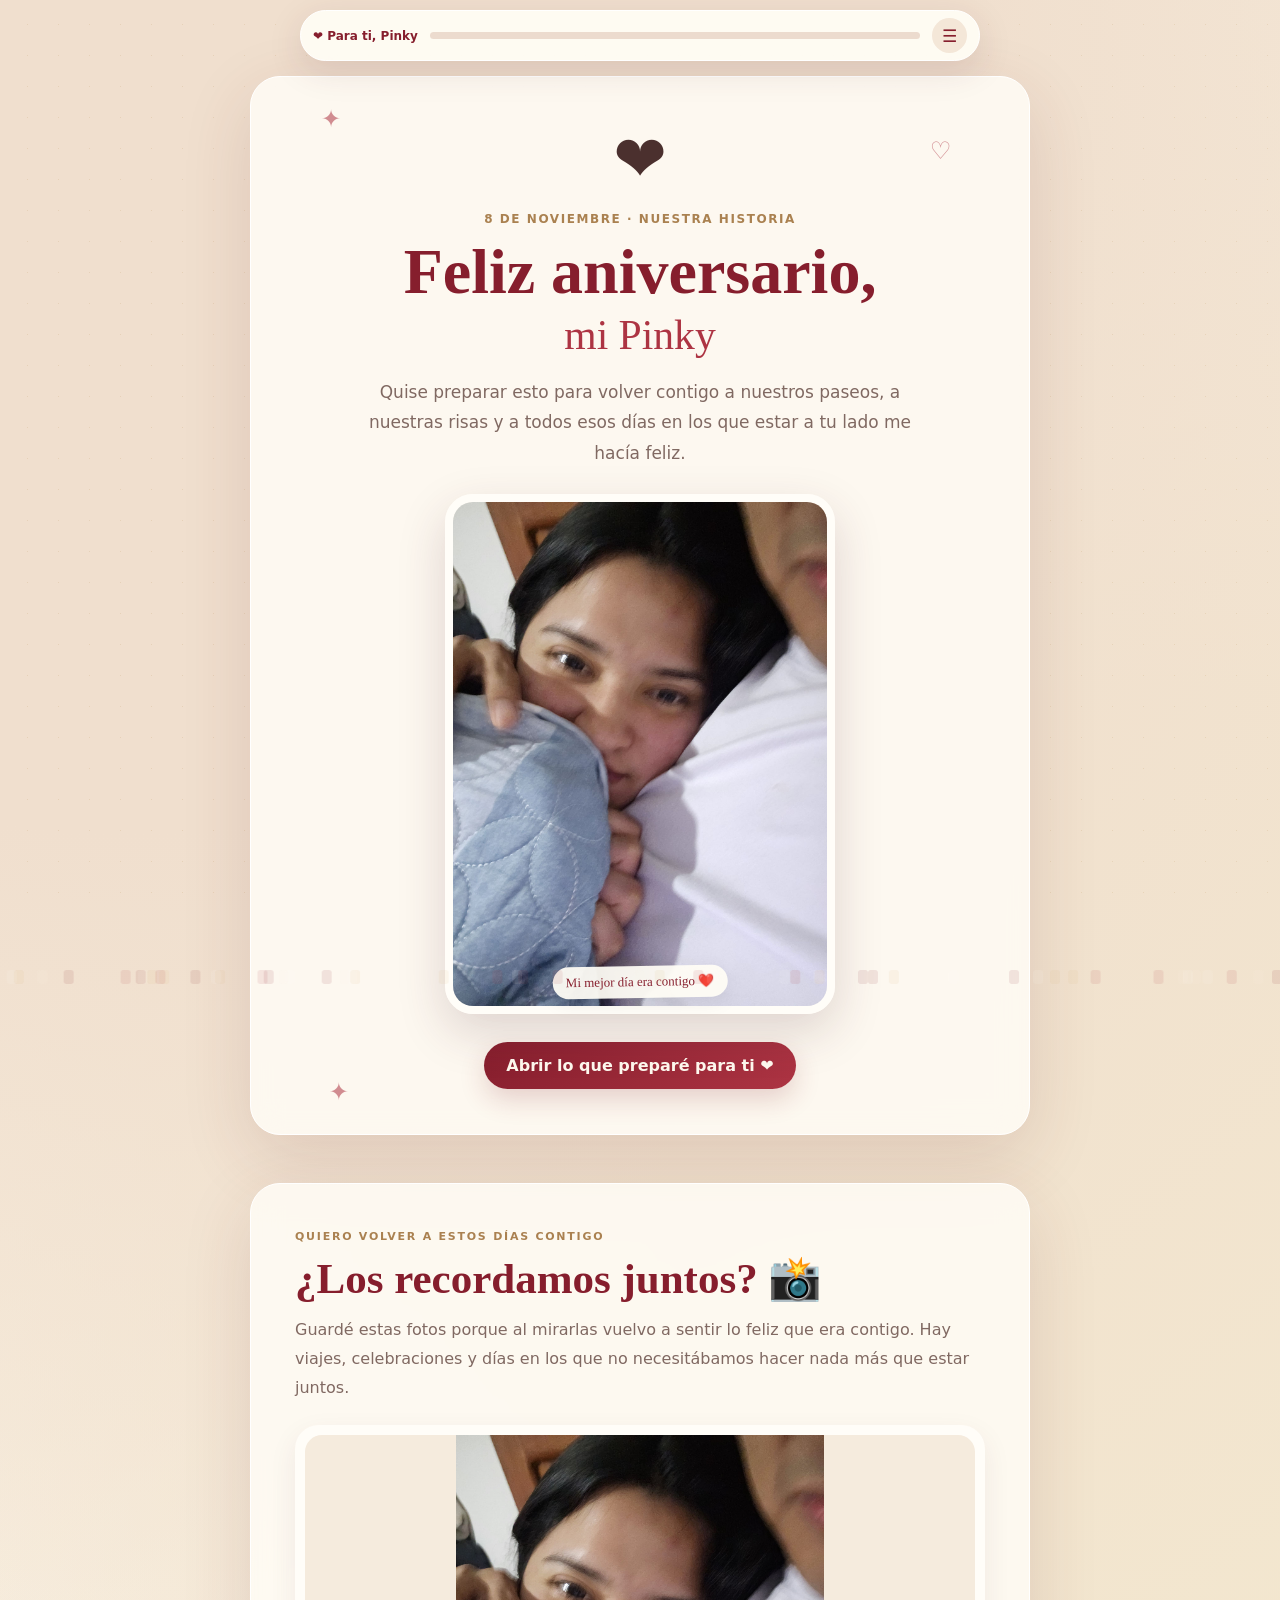
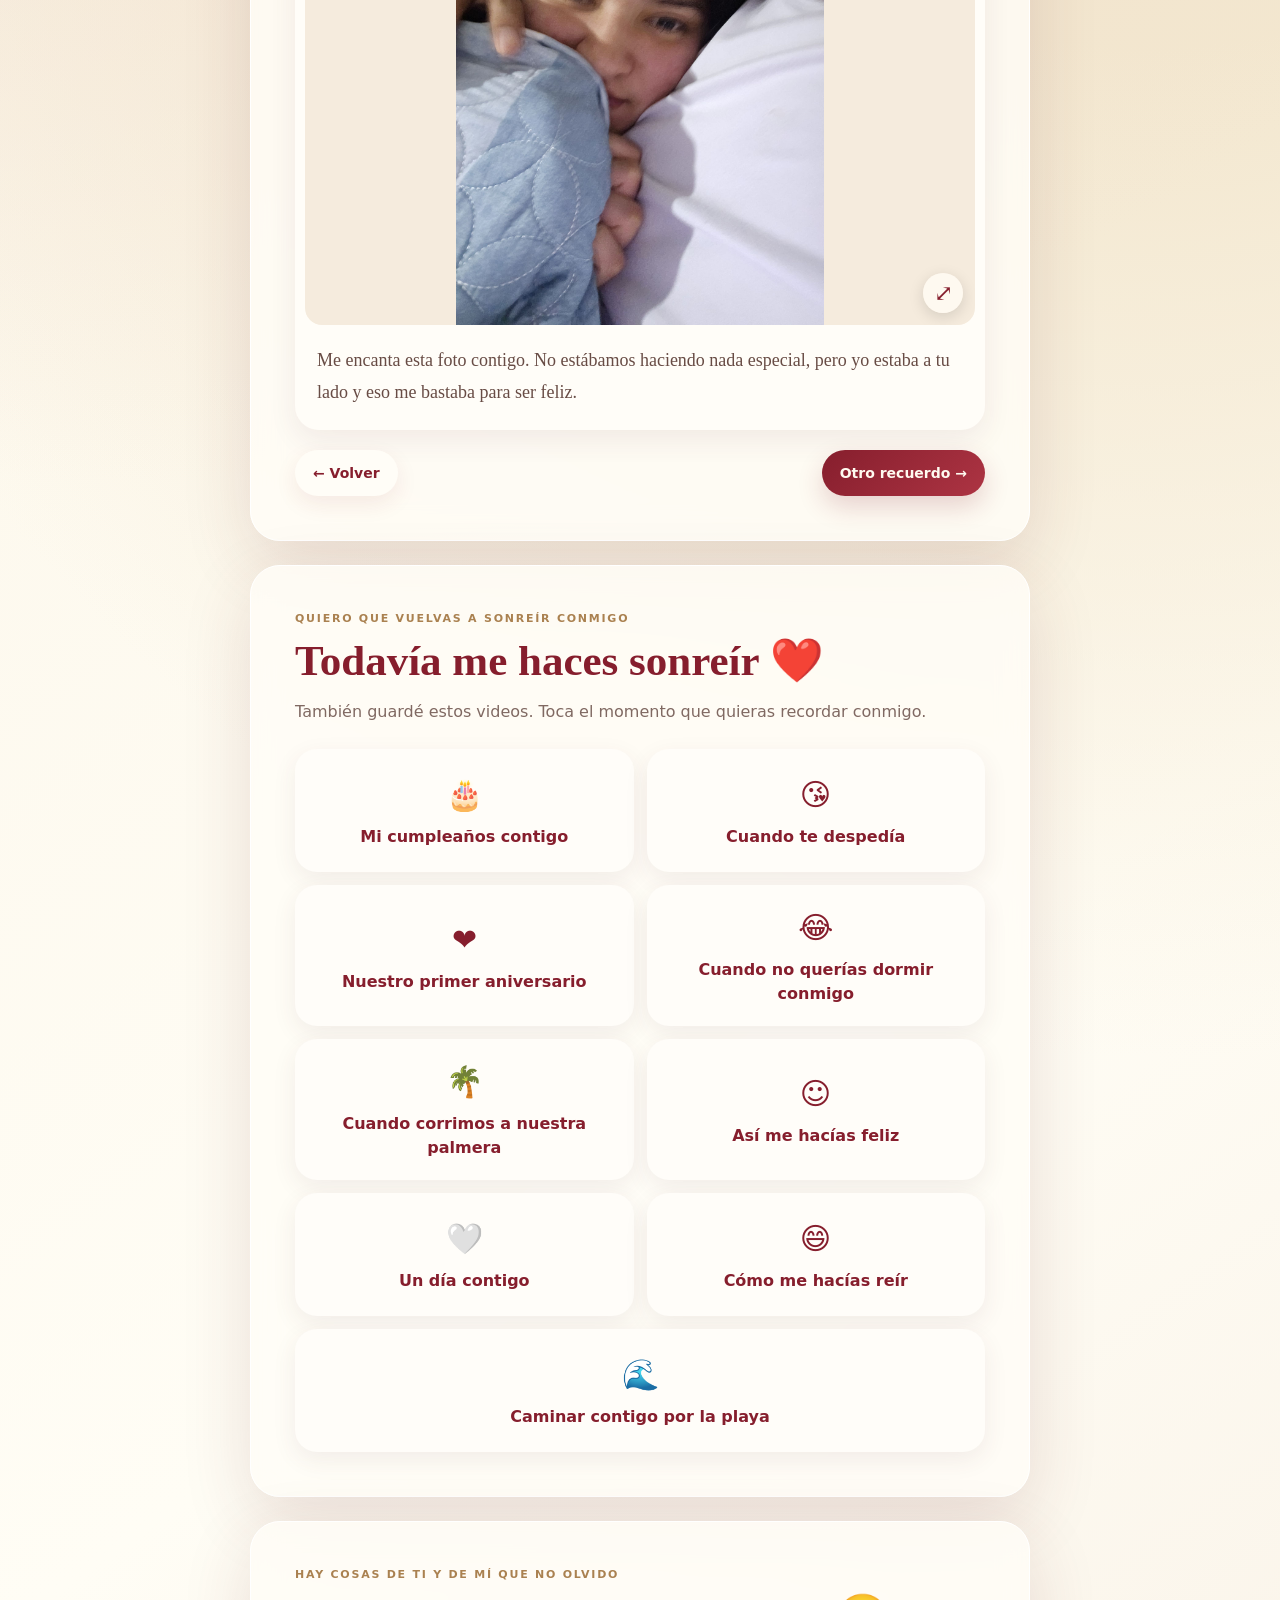
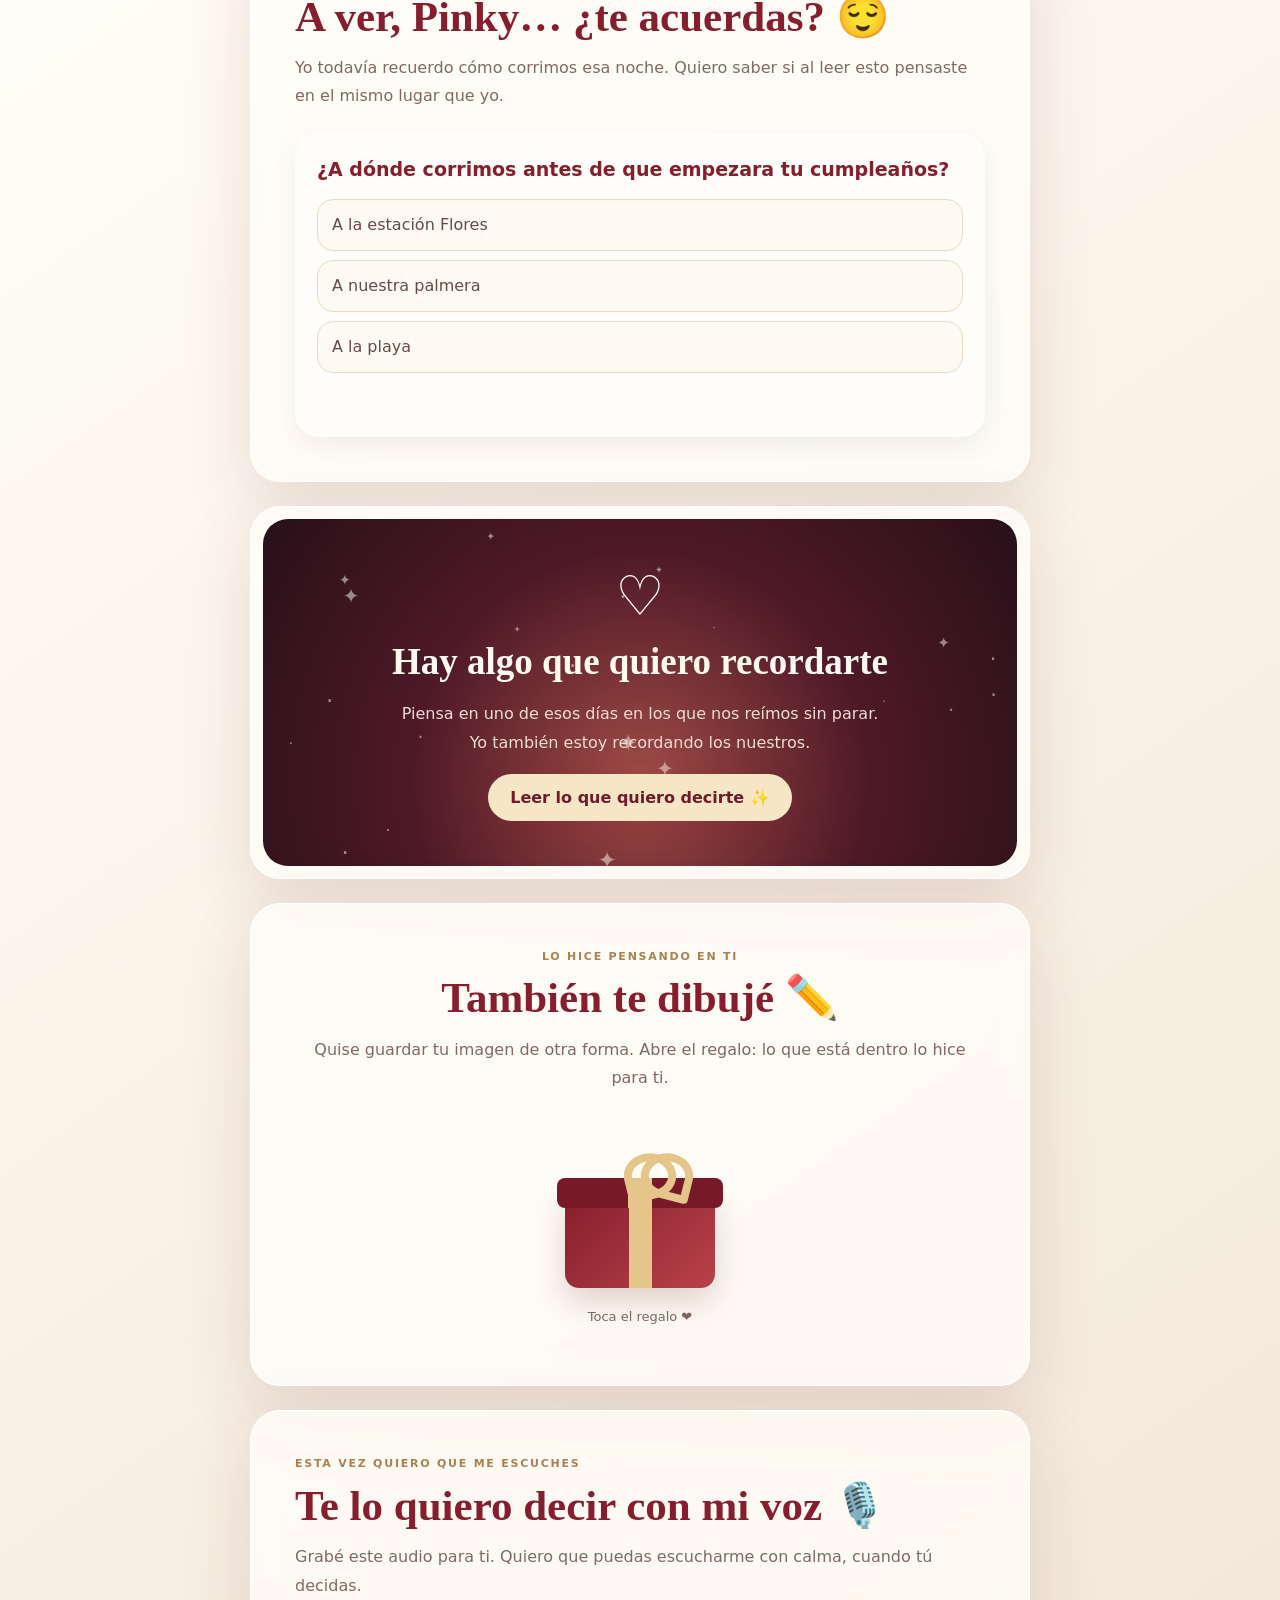
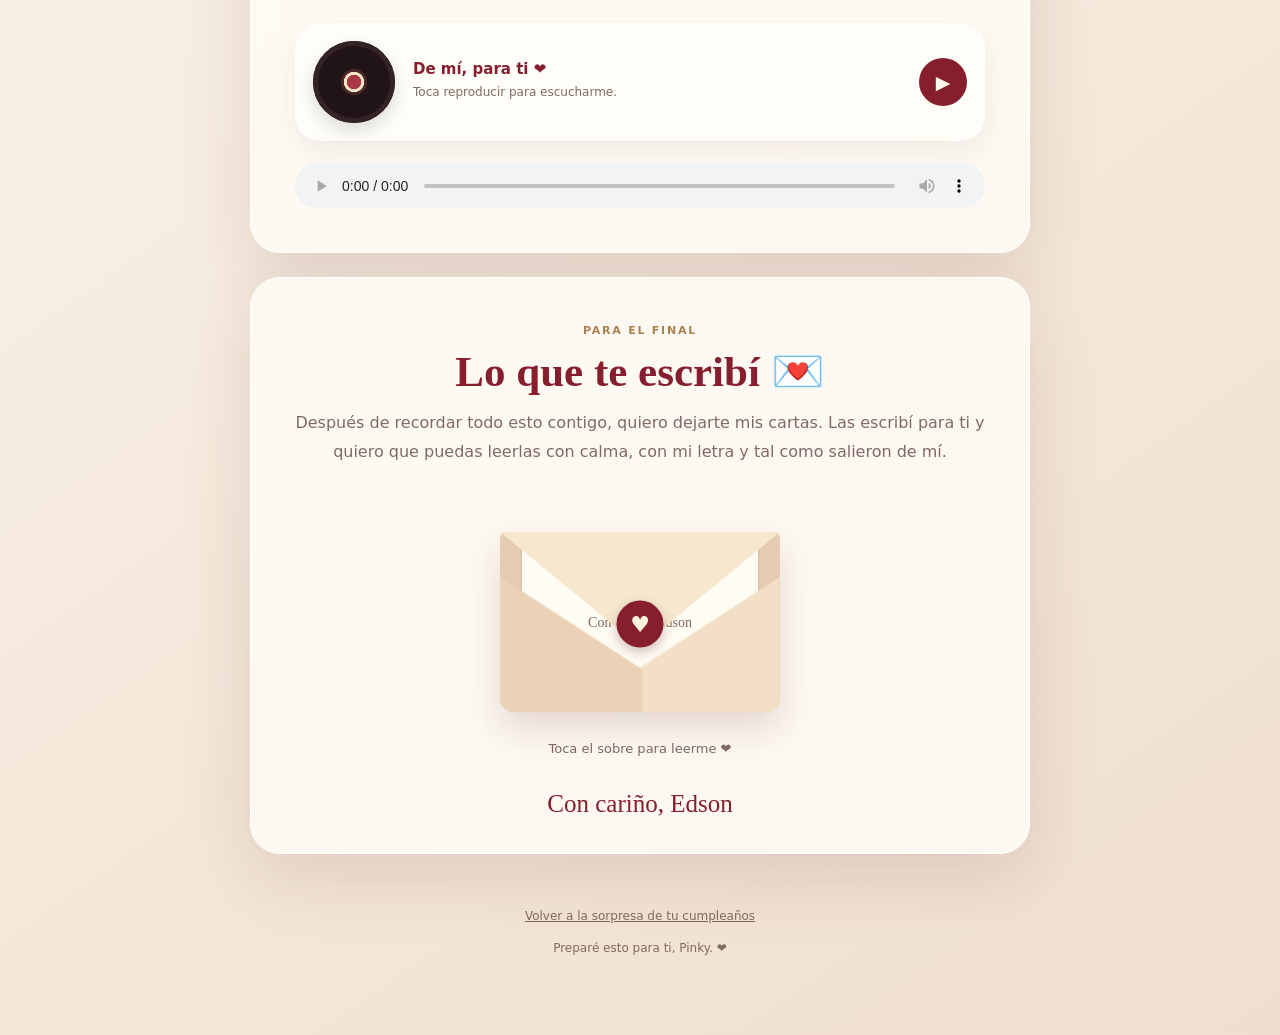
==== aniversario.html @ f5d980b7 "Rehacer aniversario con la experiencia del cumpleaños: mensajes directos a Pinky, sin diminutivos ni" ====
<!doctype html>
<html lang="es">
<head>
<meta charset="utf-8">
<meta name="viewport" content="width=device-width,initial-scale=1,viewport-fit=cover">
<meta name="theme-color" content="#861e2d">
<meta name="robots" content="noindex,nofollow">
<meta name="description" content="Pinky, preparé esto para recordar contigo todo lo que vivimos.">
<title>Feliz aniversario, mi Pinky ❤️</title>
<link rel="stylesheet" href="./assets/aniversario-experiencia.css?v=20261107-2">
<script src="./assets/aniversario-experiencia.js?v=20261107-2" defer></script>
</head>
<body>
<div class="floaters" id="floaters" aria-hidden="true"></div>
<div id="vistaEtiqueta" class="preview-banner" hidden>Vista previa · <a href="./aniversario.html">Ver con la cuenta regresiva</a></div>
<section id="gate" class="gate" aria-labelledby="gateTitle">
  <div class="gate-card">
    <div class="gate-heart" aria-hidden="true">❤️</div>
    <h1 id="gateTitle">Para ti, mi Pinky</h1>
    <p>Te preparé una sorpresa para nuestro aniversario.<br>Quiero que la abras cuando empiece el 8 de noviembre.</p>
    <div class="countdown" role="timer" aria-label="Tiempo para abrir la sorpresa">
      <div><b id="dd">00</b><span>días</span></div><div><b id="hh">00</b><span>horas</span></div><div><b id="mm">00</b><span>minutos</span></div><div><b id="ss">00</b><span>segundos</span></div>
    </div>
    <p class="date-note">8 de noviembre · 00:00 · Hora de Perú</p>
    <a class="back" href="./index.html">Volver a tu cumpleaños</a>
  </div>
</section>
<div id="experience" hidden>
  <div class="progress-shell">
    <a href="#inicio" class="progress-name">❤️ Para ti, Pinky</a>
    <div class="progress-track" role="progressbar" aria-label="Sorpresas descubiertas" aria-valuemin="0" aria-valuemax="7" aria-valuenow="0" id="progressTrack"><span id="progressBar"></span></div>
    <button id="menuButton" class="icon-button" aria-label="Ir a una parte de la sorpresa" aria-expanded="false" aria-controls="sectionMenu">☰</button>
    <nav id="sectionMenu" class="section-menu" aria-label="Nuestra sorpresa" hidden><a href="#recuerdos">Nuestros recuerdos</a><a href="#momentos">Nuestros videos</a><a href="#juego">¿Te acuerdas?</a><a href="#regalo">Lo que dibujé para ti</a><a href="#voz">Mi voz</a><a href="#cartas">Lo que te escribí</a></nav>
  </div>
  <main class="app"><div class="wrap">
    <section class="hero" id="inicio">
      <div class="panel hero-panel">
        <span class="spark s1" aria-hidden="true">✦</span><span class="spark s2" aria-hidden="true">♡</span><span class="spark s3" aria-hidden="true">✦</span>
        <div class="hero-heart" aria-hidden="true">❤️</div>
        <p class="hero-date">8 de noviembre · Nuestra historia</p>
        <h1>Feliz aniversario,<small>mi Pinky</small></h1>
        <p class="hero-copy">Quise preparar esto para volver contigo a nuestros paseos, a nuestras risas y a todos esos días en los que estar a tu lado me hacía feliz.</p>
        <div class="hero-photo"><img src="assets/aniversario/foto-01.jpg" alt="Nosotros abrazados" fetchpriority="high"><span>Mi mejor día era contigo ❤️</span></div>
        <button class="btn" id="start">Abrir lo que preparé para ti ❤️</button>
      </div>
    </section>
    <section class="panel" id="recuerdos" aria-labelledby="photosTitle">
      <p class="section-kicker">Quiero volver a estos días contigo</p>
      <h2 class="section-title" id="photosTitle">¿Los recordamos juntos? 📸</h2>
      <p class="section-copy">Guardé estas fotos porque al mirarlas vuelvo a sentir lo feliz que era contigo. Hay viajes, celebraciones y días en los que no necesitábamos hacer nada más que estar juntos.</p>
      <div class="photo-viewer" id="photoViewer" tabindex="0" aria-label="Nuestros recuerdos; usa las flechas para cambiar de imagen">
        <button class="photo-open" id="photoOpen" aria-label="Ampliar este recuerdo"><img id="memoryPhoto" alt=""><span class="zoom-badge" aria-hidden="true">⤢</span></button>
        <p id="photoCaption" class="photo-caption" aria-live="polite"></p>
      </div>
      <div class="photo-actions"><button class="btn soft" id="previousPhoto">← Volver</button><button class="btn" id="nextPhoto">Otro recuerdo →</button></div>
    </section>
    <section class="panel" id="momentos" aria-labelledby="videosTitle">
      <p class="section-kicker">Quiero que vuelvas a sonreír conmigo</p>
      <h2 class="section-title" id="videosTitle">Todavía me haces sonreír ❤️</h2>
      <p class="section-copy">También guardé estos videos. Toca el momento que quieras recordar conmigo.</p>
      <div class="open-grid" id="videoGrid"></div>
    </section>
    <section class="panel" id="juego" aria-labelledby="quizTitle">
      <p class="section-kicker">Hay cosas de ti y de mí que no olvido</p>
      <h2 class="section-title" id="quizTitle">A ver, Pinky… ¿te acuerdas? 😌</h2>
      <p class="section-copy">Yo todavía recuerdo cómo corrimos esa noche. Quiero saber si al leer esto pensaste en el mismo lugar que yo.</p>
      <div class="quiz-card"><h3>¿A dónde corrimos antes de que empezara tu cumpleaños?</h3><div class="quiz-options" id="quizOptions"><button data-correct="false">A la estación Flores</button><button data-correct="true">A nuestra palmera</button><button data-correct="false">A la playa</button></div><p id="quizResult" class="quiz-result" role="status"></p></div>
      <div class="quiz-memory" id="quizMemory" hidden><p>¡A nuestra palmera! Faltaban diez minutos para tu cumpleaños y llegamos a tiempo. Me hizo feliz recibir ese día contigo, donde nos dimos nuestro primer beso.</p><button class="btn soft" id="palmVideo">Volver a esa noche ❤️</button></div>
    </section>
    <section class="panel wish-panel" id="mensaje" aria-labelledby="wishTitle">
      <div class="wish-box"><div class="starfield" id="starfield" aria-hidden="true"></div><div class="wish-content"><span class="wish-heart" aria-hidden="true">♡</span><h2 id="wishTitle">Hay algo que quiero recordarte</h2><p>Piensa en uno de esos días en los que nos reímos sin parar.<br>Yo también estoy recordando los nuestros.</p><button class="btn cream" id="wishButton">Leer lo que quiero decirte ✨</button><div id="wishMessage" class="wish-message" hidden>Contigo aprendí que no hacía falta un plan especial para tener un día hermoso. A veces era una caminata, una conversación o estar acostados sin hacer nada. Estar a tu lado convertía ese día en mi mejor día. ❤️</div></div></div>
    </section>
    <section class="panel center" id="regalo" aria-labelledby="giftTitle">
      <p class="section-kicker">Lo hice pensando en ti</p>
      <h2 class="section-title" id="giftTitle">También te dibujé ✏️</h2>
      <p class="section-copy">Quise guardar tu imagen de otra forma. Abre el regalo: lo que está dentro lo hice para ti.</p>
      <button class="gift" id="gift" aria-label="Abrir el regalo y ver mi dibujo para ti" aria-expanded="false" aria-controls="giftMessage"><span class="gift-bow" aria-hidden="true"></span><span class="gift-box" aria-hidden="true"></span><span class="gift-ribbon" aria-hidden="true"></span><span class="gift-lid" aria-hidden="true"></span></button>
      <p class="hint" id="giftHint">Toca el regalo ❤️</p>
      <div class="gift-message" id="giftMessage" hidden><button class="drawing-open" id="drawingOpen" aria-label="Ampliar mi dibujo para ti"><img src="assets/aniversario/dibujo.jpg" alt="El retrato que dibujé para ti" loading="lazy"></button><p>Este dibujo también es una forma de decirte cuánto significas para mí.</p><button class="btn soft" id="drawingZoom">Ver mi dibujo completo</button></div>
    </section>
    <section class="panel" id="voz" aria-labelledby="voiceTitle">
      <p class="section-kicker">Esta vez quiero que me escuches</p>
      <h2 class="section-title" id="voiceTitle">Te lo quiero decir con mi voz 🎙️</h2>
      <p class="section-copy">Grabé este audio para ti. Quiero que puedas escucharme con calma, cuando tú decidas.</p>
      <div class="music-card"><div class="disc" id="disc" aria-hidden="true"></div><div class="music-info"><strong>De mí, para ti ❤️</strong><p id="voiceStatus" role="status">Toca reproducir para escucharme.</p></div><button class="music-play" id="voiceButton" aria-label="Reproducir mi mensaje de voz">▶</button></div>
      <audio id="voiceAudio" controls preload="none" aria-label="Mi mensaje de voz para ti"></audio>
    </section>
    <section class="panel center letters-panel" id="cartas" aria-labelledby="lettersTitle">
      <p class="section-kicker">Para el final</p>
      <h2 class="section-title" id="lettersTitle">Lo que te escribí 💌</h2>
      <p class="section-copy">Después de recordar todo esto contigo, quiero dejarte mis cartas. Las escribí para ti y quiero que puedas leerlas con calma, con mi letra y tal como salieron de mí.</p>
      <button class="envelope" id="envelope" aria-label="Abrir mis cartas para ti"><span class="envelope-back" aria-hidden="true"></span><span class="envelope-paper" aria-hidden="true">Para ti, Pinky<br><span>Con cariño, Edson</span></span><span class="envelope-front" aria-hidden="true"></span><span class="envelope-flap" aria-hidden="true"></span><span class="envelope-seal" aria-hidden="true">♥</span></button>
      <p class="hint" id="envelopeHint">Toca el sobre para leerme ❤️</p>
      <p class="signature">Con cariño, Edson</p>
    </section>
    <footer class="footer"><a href="./index.html">Volver a la sorpresa de tu cumpleaños</a><br>Preparé esto para ti, Pinky. ❤️</footer>
  </div></main>
</div>
<dialog class="modal" id="mediaDialog" aria-labelledby="mediaTitle"><div class="modal-header"><h2 id="mediaTitle"></h2><button class="close" id="closeMedia" aria-label="Cerrar recuerdo">×</button></div><div class="modal-content"><div id="mediaBody"></div><p id="mediaCaption" class="modal-caption"></p></div></dialog>
<dialog class="modal letter-modal" id="letterDialog" aria-labelledby="letterTitle"><div class="modal-header"><h2 id="letterTitle">Lo que te escribí</h2><button class="close" id="closeLetter" aria-label="Cerrar mis cartas">×</button></div><div class="letter-tools"><button id="zoomLetter" class="text-button" aria-pressed="false">Ampliar la letra</button><a id="fullLetter" target="_blank" rel="noopener noreferrer">Abrir a tamaño completo ↗</a></div><div class="paper-scroll" id="paperScroll"><img id="letterImage" alt="Una de las páginas que te escribí a mano"></div><div class="letter-navigation"><button class="btn soft" id="previousLetter">← Volver</button><button class="btn" id="nextLetter">Seguir leyendo →</button></div></dialog>
<div class="toast" id="toast" role="status"></div>
<noscript><p class="noscript">Para abrir las sorpresas, activa JavaScript en tu navegador.</p></noscript>
</body>
</html>
---- assets/aniversario-experiencia.css ----
/* La misma base visual de la página de cumpleaños, en crema y rojo. */
:root{--wine:#861e2d;--wine2:#ad3443;--cream:#faf3e3;--paper:#fffdf7;--ink:#4b302e;--muted:#806962;--gold:#aa8150;--glass:rgba(255,253,247,.83);--shadow:0 22px 70px rgba(103,39,42,.14);--top:10px}
*{box-sizing:border-box}html{scroll-behavior:smooth;scroll-padding-top:85px}body{margin:0;min-height:100vh;font-family:Inter,ui-sans-serif,system-ui,-apple-system,"Segoe UI",sans-serif;color:var(--ink);background:radial-gradient(circle at 10% 0%,#f0dfce 0 14%,transparent 35%),radial-gradient(circle at 90% 20%,#f3e7cf 0 10%,transparent 31%),linear-gradient(145deg,#faf2e2,#fffdf5 48%,#efdfcf);overflow-x:hidden}body:before{content:"";position:fixed;inset:0;pointer-events:none;opacity:.17;background-image:radial-gradient(#ad3443 .7px,transparent .7px),radial-gradient(#b78c50 .7px,transparent .7px);background-size:26px 26px,31px 31px;background-position:0 0,12px 9px;z-index:-2}[hidden]{display:none!important}button,a{-webkit-tap-highlight-color:transparent}button{font:inherit;cursor:pointer}a{color:inherit}button:focus-visible,a:focus-visible,[tabindex]:focus-visible{outline:3px solid var(--wine2);outline-offset:4px}button:disabled{cursor:default;opacity:.45}img{max-width:100%}p{overflow-wrap:break-word}.center{text-align:center}
.floaters{position:fixed;inset:0;overflow:hidden;pointer-events:none;z-index:0}.floater{position:absolute;bottom:-50px;opacity:0;color:var(--wine2);animation:rise linear infinite;filter:drop-shadow(0 3px 4px #78323218)}@keyframes rise{0%{transform:translateY(0) rotate(0) scale(.7);opacity:0}10%{opacity:.26}85%{opacity:.18}100%{transform:translateY(-120vh) rotate(22deg) scale(1.2);opacity:0}}@keyframes pulse{50%{transform:scale(1.12)}}@keyframes twinkle{50%{transform:scale(1.5) rotate(10deg);opacity:1}}@keyframes pop{from{transform:translateY(12px) scale(.96);opacity:0}to{transform:translateY(0) scale(1);opacity:1}}
.gate{min-height:100svh;display:grid;place-items:center;padding:28px 18px;position:relative;z-index:3}.gate-card{width:min(620px,100%);text-align:center;border:1px solid #fff;background:var(--glass);backdrop-filter:blur(18px);border-radius:34px;padding:38px 24px 32px;box-shadow:var(--shadow)}.gate-heart{font-size:68px;animation:pulse 1.55s ease-in-out infinite}.gate h1{margin:10px 0 9px;font:700 clamp(32px,7vw,54px) Georgia,serif;color:var(--wine)}.gate p{line-height:1.7;color:var(--muted)}.countdown{margin:24px auto;display:grid;grid-template-columns:repeat(4,1fr);gap:8px;max-width:440px}.countdown div{background:var(--paper);padding:16px 4px;border-radius:20px;box-shadow:0 10px 30px #622f4312}.countdown b{display:block;color:var(--wine);font-size:clamp(23px,7vw,36px);font-variant-numeric:tabular-nums}.countdown span{font-size:10px;color:var(--muted);text-transform:uppercase;letter-spacing:.08em}.date-note,.back{font-size:13px}.back{display:inline-block;padding:12px}.preview-banner{position:fixed;inset:0 0 auto;z-index:100;text-align:center;padding:9px 12px;background:#48252a;color:#fff8e9;font-size:12px;line-height:1.5}.preview-banner a{color:#f4daba}.is-preview{--top:49px}.is-preview .app{padding-top:110px}.is-preview{scroll-padding-top:120px}
.progress-shell{position:fixed;left:50%;transform:translateX(-50%);top:var(--top);width:min(680px,calc(100% - 24px));z-index:60;display:flex;align-items:center;gap:12px;background:rgba(255,253,246,.92);backdrop-filter:blur(14px);border:1px solid #fff;border-radius:999px;padding:7px 12px;box-shadow:0 9px 35px #52273621}.progress-name{font-size:12px;white-space:nowrap;color:var(--wine);font-weight:750;text-decoration:none}.progress-track{height:7px;background:#ecdbce;border-radius:999px;flex:1;overflow:hidden}.progress-track span{display:block;height:100%;width:0;background:linear-gradient(90deg,var(--wine2),#cb6c68);border-radius:999px;transition:width .45s}.icon-button{width:35px;height:35px;border:0;border-radius:50%;background:#f4e7d8;color:var(--wine);font-size:17px;flex-shrink:0}.section-menu{position:absolute;right:0;top:58px;padding:10px;background:var(--paper);border-radius:20px;box-shadow:var(--shadow);width:min(270px,85vw)}.section-menu a{display:block;padding:12px;border-radius:12px;text-decoration:none;color:var(--wine);font-size:14px}.section-menu a:hover{background:#f2e5d4}
.app{position:relative;z-index:2;padding:76px 14px 45px}.wrap{width:min(780px,100%);margin:auto}.panel{background:var(--glass);border:1px solid #fff;backdrop-filter:blur(15px);border-radius:30px;box-shadow:var(--shadow);padding:clamp(24px,5vw,44px);margin:24px 0;overflow:hidden;scroll-margin-top:85px}.section-kicker{text-transform:uppercase;letter-spacing:.16em;color:var(--gold);font-weight:800;font-size:11px;line-height:1.6;margin:0 0 9px}.section-title{margin:0 0 13px;color:var(--wine);font-family:Georgia,serif;font-size:clamp(28px,6vw,43px);line-height:1.12}.section-copy{color:var(--muted);line-height:1.8;margin:0 0 22px;font-size:16px}.btn{border:0;border-radius:999px;padding:14px 22px;min-height:46px;background:linear-gradient(135deg,var(--wine),var(--wine2));color:#fffaf0;font-weight:800;box-shadow:0 11px 26px #861e2d30;transition:transform .22s,box-shadow .22s}.btn:hover:not(:disabled){transform:translateY(-2px) scale(1.015)}.btn:active:not(:disabled){transform:scale(.98)}.btn.soft{background:var(--paper);color:var(--wine);box-shadow:0 8px 22px #861e2d16}.btn.cream{background:#f7e6c5;color:#6f1b29}
.hero{display:grid;place-items:center;min-height:calc(100svh - 100px)}.hero-panel{text-align:center;padding-top:45px;padding-bottom:45px;position:relative;width:100%;margin-top:0}.hero-heart{font-size:64px;animation:pulse 1.8s infinite}.hero-date{color:var(--gold);font-weight:850;letter-spacing:.13em;text-transform:uppercase;font-size:12px;margin:16px 0 12px}.hero h1{font-family:Georgia,serif;font-size:clamp(40px,9vw,64px);line-height:1.02;color:var(--wine);margin:13px 0 20px}.hero h1 small{display:block;font-size:.65em;margin-top:10px;color:var(--wine2);font-weight:500}.hero-copy{max-width:590px;margin:0 auto 24px;color:var(--muted);line-height:1.8;font-size:17px}.spark{position:absolute;font-size:24px;color:var(--wine2);opacity:.55;animation:twinkle 2s infinite}.s1{top:28px;left:9%}.s2{top:60px;right:10%;animation-delay:.8s}.s3{bottom:28px;left:10%;animation-delay:1.3s}.hero-photo{width:min(390px,94%);margin:26px auto 28px;position:relative}.hero-photo img{width:100%;aspect-ratio:3/4;object-fit:cover;display:block;border-radius:28px;box-shadow:0 18px 48px #5528382e;border:8px solid #fffdf8}.hero-photo span{position:absolute;left:50%;bottom:16px;transform:translateX(-50%) rotate(-1deg);background:#fffdf6ee;color:var(--wine);padding:8px 13px;border-radius:999px;font-family:Georgia,serif;font-size:13px;white-space:nowrap;box-shadow:0 5px 20px #0001}
.photo-viewer{background:#fffdf8;padding:10px 10px 22px;border-radius:24px;box-shadow:0 10px 28px #5a2b3b14;touch-action:pan-y}.photo-open{display:block;position:relative;width:100%;border:0;border-radius:17px;background:#f5ebdd;padding:0;overflow:hidden}.photo-open img{width:100%;height:clamp(300px,68vw,490px);object-fit:contain;display:block;animation:pop .4s ease}.zoom-badge{position:absolute;right:12px;bottom:12px;display:grid;place-items:center;width:40px;height:40px;border-radius:50%;background:#fffaf2ed;color:var(--wine);font-size:23px;box-shadow:0 4px 15px #0002}.photo-caption{font-family:Georgia,serif;font-size:18px;color:#684c45;line-height:1.8;padding:0 12px;margin:19px 0 0}.photo-actions{display:flex;justify-content:space-between;gap:12px;margin-top:20px}.photo-actions .btn{padding:13px 18px;font-size:14px}
.open-grid{display:grid;grid-template-columns:1fr 1fr;gap:13px;margin-top:22px}.open-btn{min-height:123px;border:0;border-radius:22px;padding:20px 13px;background:#fffdf9;color:var(--wine);font-weight:750;box-shadow:0 8px 24px #5d2d3e14;transition:transform .2s,background .2s;line-height:1.5;position:relative}.open-btn:hover{transform:translateY(-4px)}.open-btn:last-child{grid-column:1/-1}.open-btn .emo{display:block;font-size:30px;margin-bottom:8px}.open-btn.opened{background:#f7e9d9;box-shadow:inset 0 0 0 1px #e7c7b6}.open-btn.opened:after{content:"♥";position:absolute;right:12px;top:10px;font-size:12px;color:var(--wine2)}
.quiz-card{background:#fffdf9;border-radius:24px;padding:22px;margin-top:15px;box-shadow:0 9px 25px #5a2b3b12}.quiz-card h3{color:var(--wine);font-size:19px;margin:0 0 15px;line-height:1.5}.quiz-options{display:grid;gap:9px}.quiz-options button{border:1px solid #e9d9c7;background:#fffaf1;color:#664c45;border-radius:16px;padding:13px 14px;text-align:left;line-height:1.5}.quiz-options .correct{background:#f1e4c9;border:2px solid #9c773e;color:#60202a}.wrong{animation:shake .28s}@keyframes shake{25%{transform:translateX(-5px)}75%{transform:translateX(5px)}}.quiz-result{min-height:27px;margin:15px 0 0;color:var(--wine);font-weight:750;line-height:1.65}.quiz-memory{margin-top:18px;background:#fff9ed;padding:21px;border-radius:20px;animation:pop .4s ease}.quiz-memory p{line-height:1.8;color:var(--muted)}
.wish-panel{padding:12px}.wish-box{position:relative;overflow:hidden;border-radius:25px;padding:45px 25px;background:radial-gradient(circle at 50% 75%,#a04b46,#4e1926 50%,#281018);color:#fff9ef;text-align:center}.wish-box h2{font-family:Georgia,serif;font-size:clamp(28px,6vw,37px);line-height:1.2;margin:12px 0}.wish-box p{color:#efddd3;line-height:1.8}.wish-heart{font-size:55px;display:inline-block;animation:pulse 2s infinite}.starfield{position:absolute;inset:0;pointer-events:none}.star{position:absolute;opacity:.5;animation:twinkle 2s infinite}.wish-content{position:relative;z-index:2}.wish-message{margin-top:22px;font-family:Georgia,serif;line-height:1.9;font-size:20px;animation:pop .6s ease}
.gift{display:block;width:150px;height:150px;margin:45px auto 18px;position:relative;background:none;border:0;padding:0;transition:transform .25s}.gift:hover{transform:translateY(-5px)}.gift-box{position:absolute;bottom:0;left:0;width:100%;height:96px;background:linear-gradient(135deg,#861e2d,#b84249);border-radius:7px 7px 14px 14px;box-shadow:0 14px 30px #711c2d30}.gift-lid{position:absolute;top:40px;left:-8px;width:166px;height:30px;background:linear-gradient(90deg,#781928 43%,#e6c58a 43% 57%,#781928 57%);border-radius:8px;z-index:3;transition:transform .6s}.gift-ribbon{position:absolute;left:64px;bottom:0;width:23px;height:95px;background:#e6c58a;z-index:2}.gift-bow{position:absolute;z-index:4;top:15px;left:41px;width:70px;height:35px;transition:transform .6s}.gift-bow:before,.gift-bow:after{content:"";position:absolute;width:36px;height:30px;border:8px solid #e6c58a;border-radius:70% 60% 10% 60%;transform:rotate(14deg)}.gift-bow:after{right:0;transform:scaleX(-1) rotate(14deg)}.gift.opened .gift-lid{transform:translateY(-42px) rotate(-8deg)}.gift.opened .gift-bow{transform:translateY(-44px) rotate(-8deg)}.gift-message{background:#fffdf8;border-radius:22px;padding:15px;margin-top:22px;box-shadow:0 8px 25px #5a2b3b14;animation:pop .65s ease}.gift-message p{line-height:1.8;color:var(--muted);font-family:Georgia,serif;font-size:18px}.drawing-open{display:block;background:#f8f1e5;border:0;width:100%;padding:8px;border-radius:15px}.drawing-open img{max-height:470px;object-fit:contain;width:100%;display:block}.hint{font-size:13px;color:var(--muted);line-height:1.7}
.music-card{display:flex;align-items:center;gap:18px;background:#fffdf8;border-radius:25px;padding:18px;box-shadow:0 10px 28px #5a2b3b14}.disc{width:82px;height:82px;border-radius:50%;flex:0 0 auto;background:radial-gradient(circle,#a83845 0 12%,#f5e6c5 13% 17%,#4b2629 18% 22%,#201416 23% 100%);box-shadow:inset 0 0 0 5px #332326,0 8px 18px #0002}.disc.playing{animation:spin 3s linear infinite}@keyframes spin{to{transform:rotate(360deg)}}.music-info{flex:1;min-width:0}.music-info strong{color:var(--wine);display:block;margin-bottom:5px;font-size:15px}.music-info p{font-size:12px;color:var(--muted);line-height:1.6;margin:0}.music-play{width:48px;height:48px;border:0;border-radius:50%;background:var(--wine);color:#fff9ec;font-size:19px;flex:0 0 auto}audio{display:block;width:100%;margin-top:22px;height:45px}
.letters-panel{padding-bottom:35px}.envelope{display:block;position:relative;width:min(280px,88%);height:180px;margin:65px auto 26px;background:none;border:0;padding:0;perspective:800px;isolation:isolate;transition:transform .4s}.envelope:hover{transform:translateY(-5px)}.envelope-back{position:absolute;inset:0;background:#e5cbb2;border-radius:6px 6px 14px 14px;box-shadow:0 17px 36px #64223428}.envelope-front{position:absolute;inset:0;border-radius:6px 6px 14px 14px;background:linear-gradient(33deg,#ebd2b6 49%,transparent 50%) left/51% 100% no-repeat,linear-gradient(-33deg,#f3dfc6 49%,transparent 50%) right/51% 100% no-repeat;z-index:3;pointer-events:none}.envelope-flap{position:absolute;top:0;left:0;width:100%;height:115px;clip-path:polygon(0 0,100% 0,50% 100%);background:#f7e7ce;transform-origin:top;z-index:4;transition:transform .6s ease,z-index 0s .3s;backface-visibility:visible;pointer-events:none}.envelope-paper{position:absolute;left:8%;right:8%;top:10px;height:145px;background:#fffcf3;border-radius:5px;padding:25px 10px;color:var(--wine);font:22px/1.6 Georgia,serif;z-index:2;transition:transform .6s .25s;box-shadow:0 0 0 1px #d7bfa9}.envelope-paper span{font-size:14px;color:var(--muted)}.envelope-seal{position:absolute;left:50%;top:92px;transform:translate(-50%,-50%);z-index:5;width:47px;height:47px;border-radius:50%;background:var(--wine);color:#fff5df;display:grid;place-items:center;box-shadow:0 4px 12px #68283350;font-size:22px;transition:opacity .2s}.envelope.opened .envelope-flap{transform:rotateX(180deg);z-index:1}.envelope.opened .envelope-paper{transform:translateY(-65px)}.envelope.opened .envelope-seal{opacity:0}.signature{font-family:"Segoe Script","Brush Script MT",cursive;font-size:25px;color:var(--wine);margin:30px 0 0}.footer{text-align:center;color:var(--muted);font-size:12px;padding:18px 8px 30px;line-height:2}.footer a{display:inline-block;padding:8px}
.modal{border:0;border-radius:28px;padding:0;width:min(720px,calc(100% - 24px));max-width:none;max-height:92svh;background:#fffaf0;color:var(--ink);box-shadow:0 30px 90px #2a141b50;overflow:hidden}.modal[open]{animation:pop .3s ease;display:flex;flex-direction:column}.modal::backdrop{background:#371b25ac;backdrop-filter:blur(7px)}.modal-header{display:flex;align-items:center;justify-content:space-between;gap:15px;padding:15px 20px;border-bottom:1px solid #ecddcc;flex-shrink:0}.modal-header h2{font:700 25px/1.2 Georgia,serif;color:var(--wine);margin:0}.close{background:#f0e0ce;border:0;border-radius:50%;width:42px;height:42px;font-size:26px;color:var(--wine);flex-shrink:0}.modal-content{overflow:auto;padding:18px;overscroll-behavior:contain}.modal-content img,.modal-content video{width:100%;max-height:65svh;object-fit:contain;display:block;border-radius:15px;background:#f2e8da}.modal-content video{background:#25191b;min-height:200px}.modal-caption{font-family:Georgia,serif;line-height:1.85;font-size:18px;padding:0 5px;color:#6c5049}.media-status{font-size:13px;line-height:1.7;color:var(--muted);text-align:center}.retry{display:block;margin:12px auto}.letter-modal{height:92svh}.letter-tools{display:flex;align-items:center;justify-content:space-between;gap:8px;padding:10px 16px;font-size:12px;flex-shrink:0}.text-button{border:0;border-radius:10px;padding:10px;background:#f0dfcb;color:var(--wine);font-size:12px}.letter-tools a{padding:10px;color:var(--wine)}.paper-scroll{min-height:0;flex:1;overflow:auto;padding:14px;background:#e9ddcd;overscroll-behavior:contain}.paper-scroll img{width:100%;max-width:none;height:auto;display:block;margin:auto;box-shadow:0 8px 25px #513c2c25}.paper-scroll.zoomed img{width:175%}.letter-navigation{display:flex;justify-content:space-between;gap:10px;padding:12px 16px;flex-shrink:0}.letter-navigation .btn{font-size:13px;padding:12px 15px}.paper-turn{animation:paperTurn .4s ease}@keyframes paperTurn{from{opacity:0;transform:perspective(900px) rotateY(-10deg) translateX(10px)}to{opacity:1;transform:none}}
.toast{position:fixed;left:50%;bottom:22px;transform:translate(-50%,20px);z-index:200;background:#48252a;color:white;border-radius:999px;padding:11px 17px;opacity:0;pointer-events:none;transition:.3s;font-size:13px;text-align:center;width:max-content;max-width:90vw}.toast.show{opacity:1;transform:translate(-50%,0)}.confetti{position:fixed;top:-20px;width:10px;height:14px;z-index:150;pointer-events:none;border-radius:3px;animation:confettiFall 3.4s linear forwards}@keyframes confettiFall{to{transform:translate3d(var(--drift),110vh,0) rotate(720deg);opacity:.1}}.noscript{text-align:center;padding:25px}
@media(max-width:520px){.panel{border-radius:25px;padding:27px 20px}.hero-panel{padding:36px 18px}.hero-copy{font-size:16px}.hero-photo img{border-width:6px;border-radius:24px}.section-copy{font-size:15px}.open-grid{gap:10px}.open-btn{font-size:13px;padding:17px 10px;min-height:118px;border-radius:18px}.photo-caption{font-size:16px;padding:0 6px}.photo-actions .btn{font-size:12px;padding:12px 15px}.wish-panel{padding:10px}.wish-box{padding:35px 18px}.music-card{gap:12px;padding:14px}.disc{width:60px;height:60px}.music-play{width:42px;height:42px}.music-info strong{font-size:13px}.modal-header{padding:12px 14px}.modal-header h2{font-size:23px}.modal-content{padding:12px}.modal-caption{font-size:16px}.letter-tools{padding:7px 10px;gap:4px}.letter-tools a{font-size:11px;padding:5px}.paper-scroll{padding:9px}.letter-navigation{padding:10px}.gift-message{padding:12px}.progress-shell{gap:8px}.progress-name{font-size:11px}.hero-date{font-size:11px}.photo-open img{height:360px}}
@media(max-width:350px){.app{padding-left:10px;padding-right:10px}.panel{padding:25px 16px}.open-grid{grid-template-columns:1fr}.hero h1{font-size:37px}.photo-open img{height:310px}.photo-actions{gap:8px}.music-card{gap:8px}.disc{width:48px;height:48px}.section-kicker{font-size:10px}.hero-photo span{font-size:11px}.preview-banner{font-size:11px}.envelope{width:240px;max-width:100%}.modal{width:calc(100% - 14px)}}
@media(prefers-reduced-motion:reduce){html{scroll-behavior:auto}*,*:before,*:after{animation:none!important;transition:none!important}.floater{opacity:.12}}
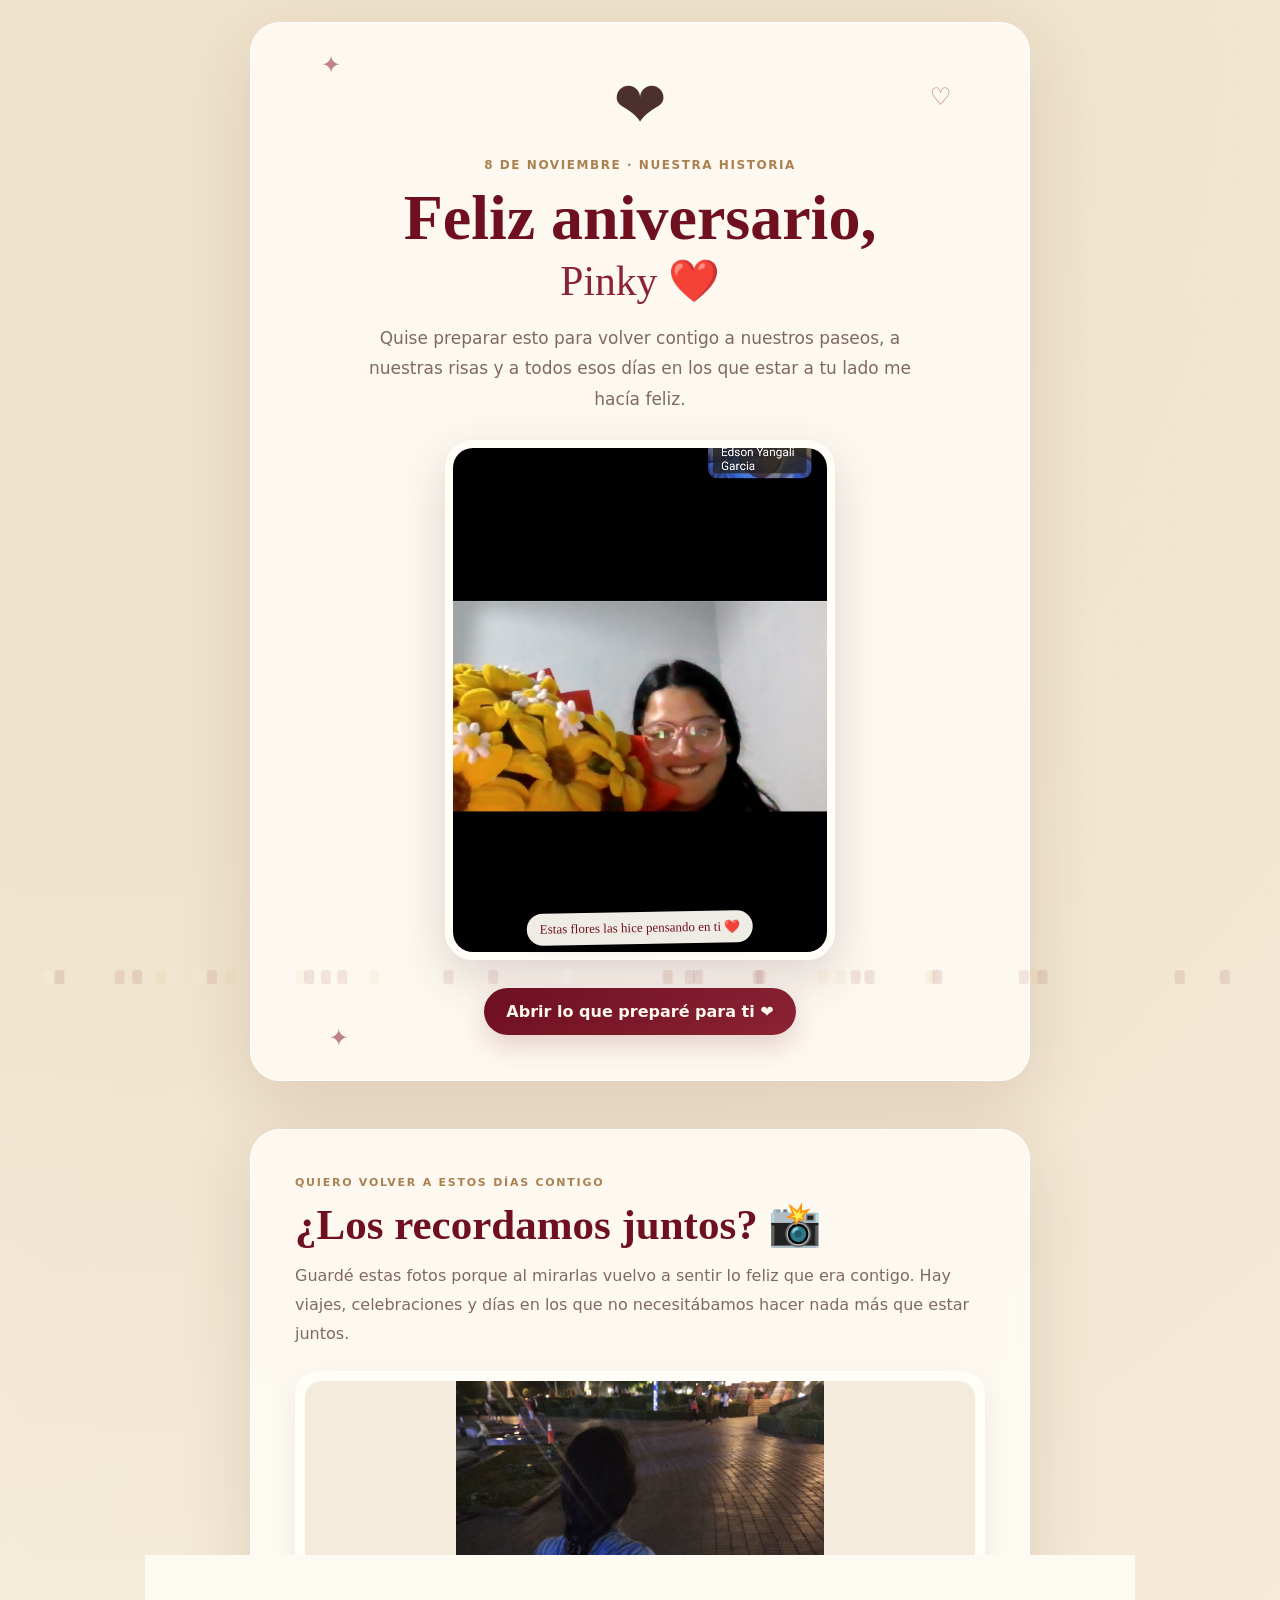
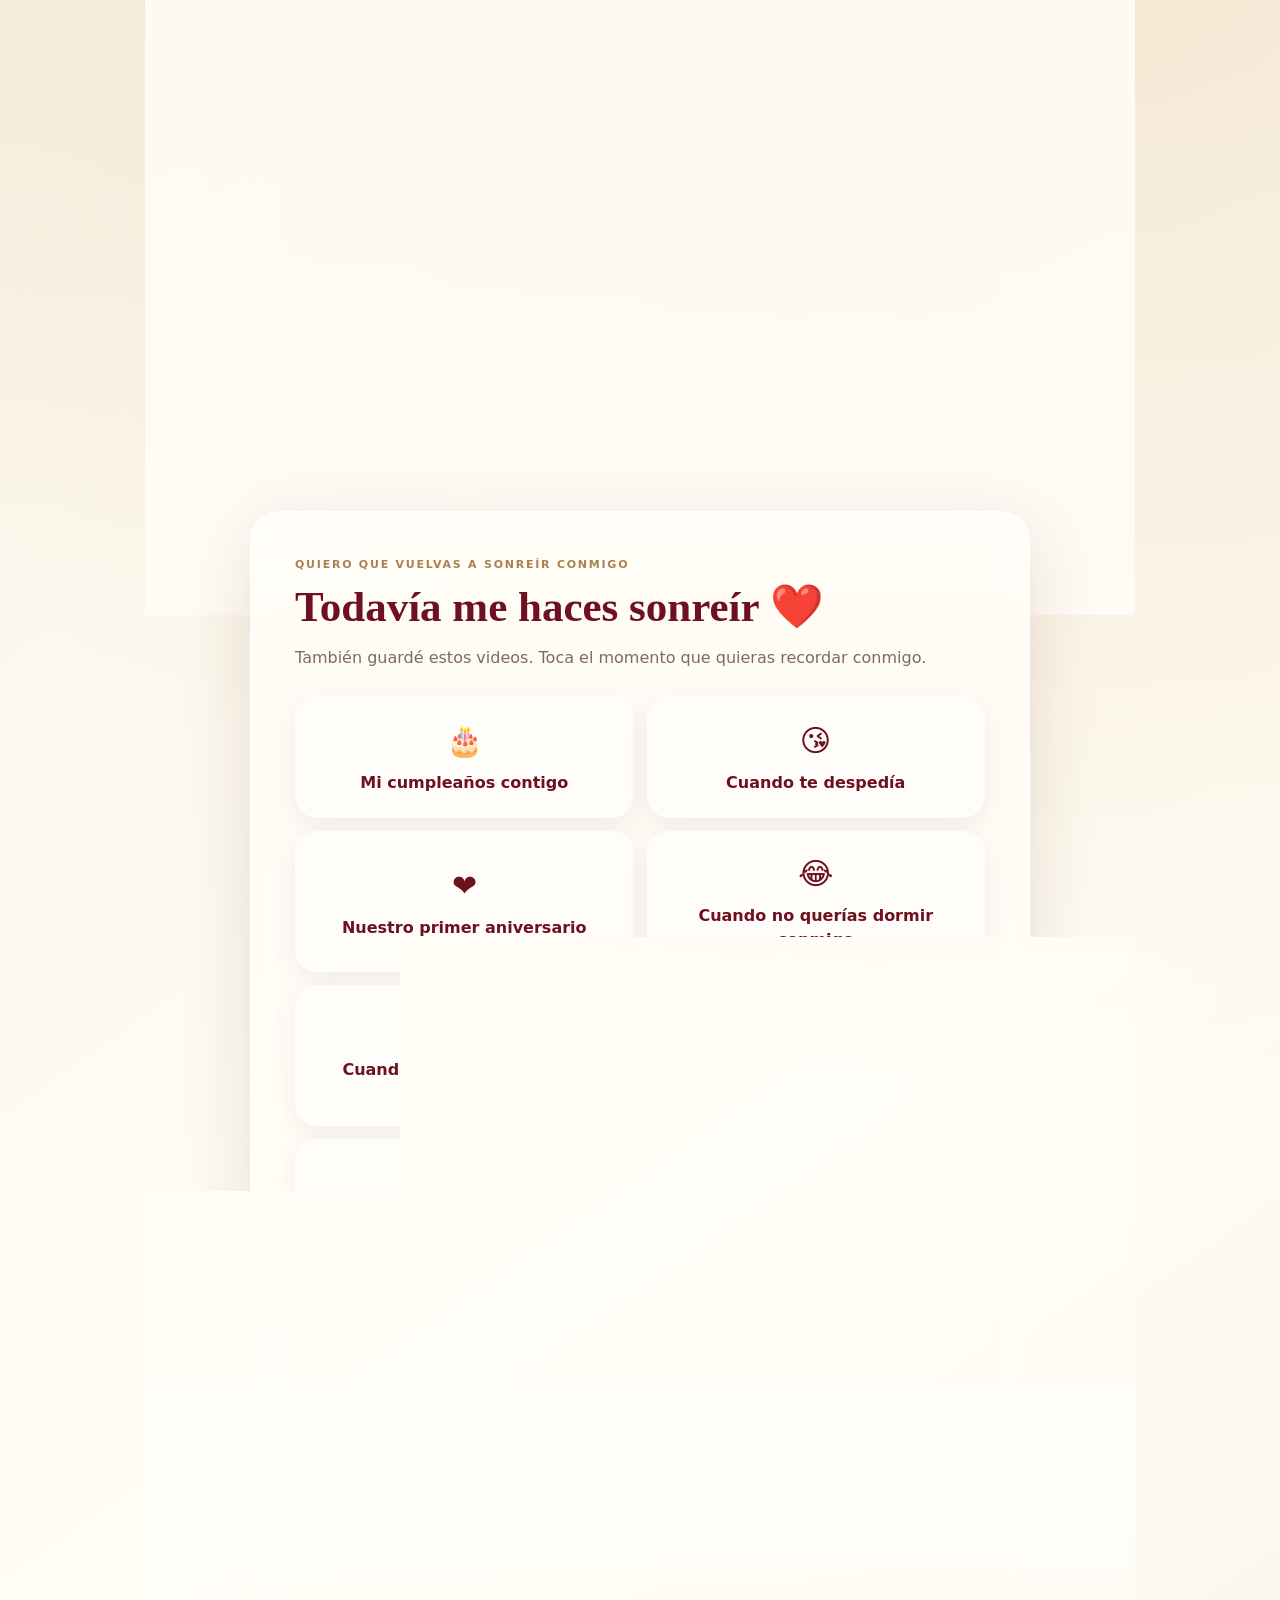
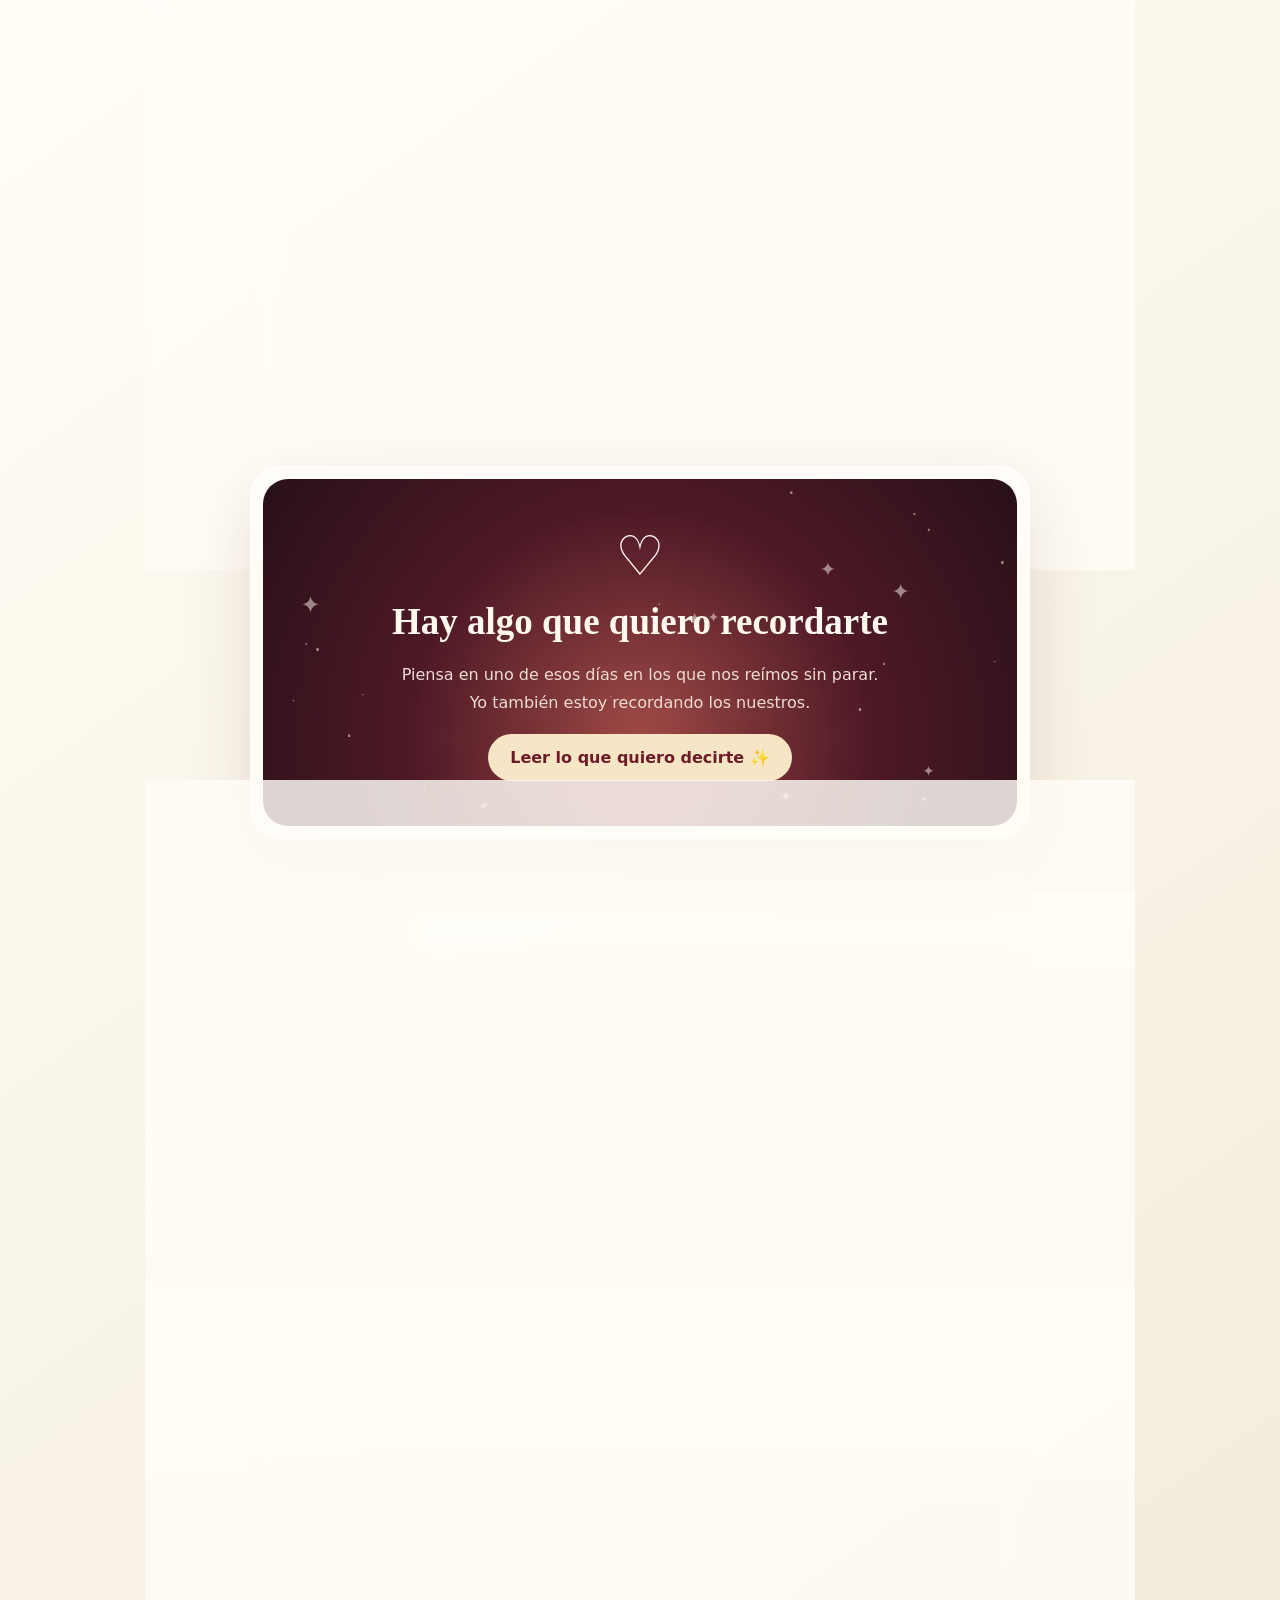
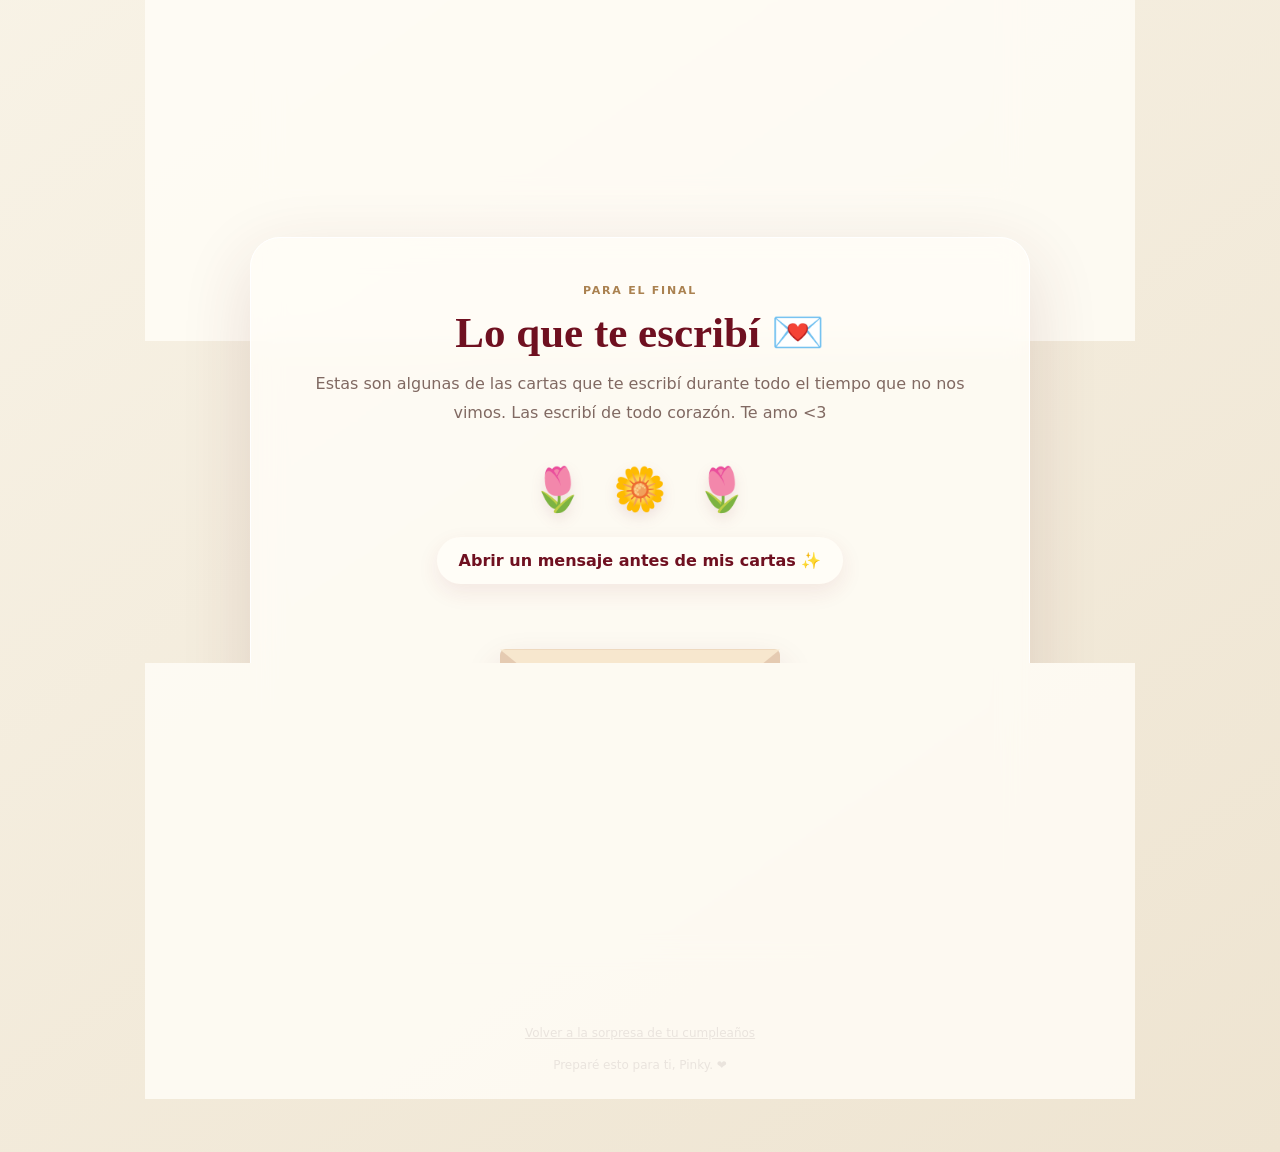
==== commit 5aac1a84: "Personalizar aniversario para Pinky: portada, recuerdos, dibujo y cartas" ====
--- a/aniversario.html
+++ b/aniversario.html
@@ -6,9 +6,9 @@
 <meta name="theme-color" content="#861e2d">
 <meta name="robots" content="noindex,nofollow">
 <meta name="description" content="Pinky, preparé esto para recordar contigo todo lo que vivimos.">
-<title>Feliz aniversario, mi Pinky ❤️</title>
-<link rel="stylesheet" href="./assets/aniversario-experiencia.css?v=20261107-2">
-<script src="./assets/aniversario-experiencia.js?v=20261107-2" defer></script>
+<title>Feliz aniversario, Pinky ❤️</title>
+<link rel="stylesheet" href="./assets/aniversario-experiencia.css?v=20261107-4">
+<script src="./assets/aniversario-experiencia.js?v=20261107-4" defer></script>
 </head>
 <body>
 <div class="floaters" id="floaters" aria-hidden="true"></div>
@@ -26,21 +26,15 @@
   </div>
 </section>
 <div id="experience" hidden>
-  <div class="progress-shell">
-    <a href="#inicio" class="progress-name">❤️ Para ti, Pinky</a>
-    <div class="progress-track" role="progressbar" aria-label="Sorpresas descubiertas" aria-valuemin="0" aria-valuemax="7" aria-valuenow="0" id="progressTrack"><span id="progressBar"></span></div>
-    <button id="menuButton" class="icon-button" aria-label="Ir a una parte de la sorpresa" aria-expanded="false" aria-controls="sectionMenu">☰</button>
-    <nav id="sectionMenu" class="section-menu" aria-label="Nuestra sorpresa" hidden><a href="#recuerdos">Nuestros recuerdos</a><a href="#momentos">Nuestros videos</a><a href="#juego">¿Te acuerdas?</a><a href="#regalo">Lo que dibujé para ti</a><a href="#voz">Mi voz</a><a href="#cartas">Lo que te escribí</a></nav>
-  </div>
-  <main class="app"><div class="wrap">
+    <main class="app"><div class="wrap">
     <section class="hero" id="inicio">
       <div class="panel hero-panel">
         <span class="spark s1" aria-hidden="true">✦</span><span class="spark s2" aria-hidden="true">♡</span><span class="spark s3" aria-hidden="true">✦</span>
         <div class="hero-heart" aria-hidden="true">❤️</div>
         <p class="hero-date">8 de noviembre · Nuestra historia</p>
-        <h1>Feliz aniversario,<small>mi Pinky</small></h1>
+        <h1>Feliz aniversario,<small>Pinky ❤️</small></h1>
         <p class="hero-copy">Quise preparar esto para volver contigo a nuestros paseos, a nuestras risas y a todos esos días en los que estar a tu lado me hacía feliz.</p>
-        <div class="hero-photo"><img src="assets/aniversario/foto-01.jpg" alt="Nosotros abrazados" fetchpriority="high"><span>Mi mejor día era contigo ❤️</span></div>
+        <div class="hero-photo"><img src="assets/aniversario/foto-11.jpg" alt="Tú con las flores que hice para ti" fetchpriority="high"><span>Estas flores las hice pensando en ti ❤️</span></div>
         <button class="btn" id="start">Abrir lo que preparé para ti ❤️</button>
       </div>
     </section>
@@ -60,12 +54,23 @@
       <p class="section-copy">También guardé estos videos. Toca el momento que quieras recordar conmigo.</p>
       <div class="open-grid" id="videoGrid"></div>
     </section>
-    <section class="panel" id="juego" aria-labelledby="quizTitle">
-      <p class="section-kicker">Hay cosas de ti y de mí que no olvido</p>
-      <h2 class="section-title" id="quizTitle">A ver, Pinky… ¿te acuerdas? 😌</h2>
-      <p class="section-copy">Yo todavía recuerdo cómo corrimos esa noche. Quiero saber si al leer esto pensaste en el mismo lugar que yo.</p>
-      <div class="quiz-card"><h3>¿A dónde corrimos antes de que empezara tu cumpleaños?</h3><div class="quiz-options" id="quizOptions"><button data-correct="false">A la estación Flores</button><button data-correct="true">A nuestra palmera</button><button data-correct="false">A la playa</button></div><p id="quizResult" class="quiz-result" role="status"></p></div>
-      <div class="quiz-memory" id="quizMemory" hidden><p>¡A nuestra palmera! Faltaban diez minutos para tu cumpleaños y llegamos a tiempo. Me hizo feliz recibir ese día contigo, donde nos dimos nuestro primer beso.</p><button class="btn soft" id="palmVideo">Volver a esa noche ❤️</button></div>
+
+    <section class="panel note-section" id="antes-dibujo" aria-labelledby="drawingNoteTitle">
+      <p class="section-kicker">Hay algo que todavía quiero decirte</p>
+      <h2 class="section-title" id="drawingNoteTitle">El dibujo que hice para ti 🌷</h2>
+      <p class="section-copy">Antes de enseñártelo, quiero contarte algo. Te lo dejé escrito para que lo abras cuando quieras.</p>
+      <div class="flower-strip" aria-hidden="true"><span>🌷</span><span>🌼</span><span>🌷</span><span>🌼</span><span>🌷</span></div>
+      <button type="button" class="btn soft" id="drawingMemoryButton" aria-expanded="false" aria-controls="drawingMemoryText">Leer mi mensaje para ti 💌</button>
+      <div class="memory-note" id="drawingMemoryText" hidden>
+        <p>¿Te acuerdas de que el día que nos vimos me dijiste que no te gustaba el dibujo? Por eso pensé en no ponerlo aquí… pero al final decidí hacerlo, porque es un regalo que preparé para ti.</p>
+        <p>Sé que no logré dibujar bien tus hermosos ojos ni tus hermosas pestañas, que tanto me gustan. Quizás no salió como quería, pero lo hice con muchísimo cariño, pensando en ti en cada trazo. ❤️</p>
+      </div>
+      <div class="snoopy-corner">
+        <button id="snoopySticker" type="button" aria-label="Ver un recuerdo de tu Snoopy" title="Tu Snoopy">
+          <img src="assets/aniversario/foto-10.jpg" loading="lazy" alt="Tu peluche de Snoopy">
+        </button>
+        <span>También guardé un espacio para tu Snoopy 🤍</span>
+      </div>
     </section>
     <section class="panel wish-panel" id="mensaje" aria-labelledby="wishTitle">
       <div class="wish-box"><div class="starfield" id="starfield" aria-hidden="true"></div><div class="wish-content"><span class="wish-heart" aria-hidden="true">♡</span><h2 id="wishTitle">Hay algo que quiero recordarte</h2><p>Piensa en uno de esos días en los que nos reímos sin parar.<br>Yo también estoy recordando los nuestros.</p><button class="btn cream" id="wishButton">Leer lo que quiero decirte ✨</button><div id="wishMessage" class="wish-message" hidden>Contigo aprendí que no hacía falta un plan especial para tener un día hermoso. A veces era una caminata, una conversación o estar acostados sin hacer nada. Estar a tu lado convertía ese día en mi mejor día. ❤️</div></div></div>
@@ -88,7 +93,15 @@
     <section class="panel center letters-panel" id="cartas" aria-labelledby="lettersTitle">
       <p class="section-kicker">Para el final</p>
       <h2 class="section-title" id="lettersTitle">Lo que te escribí 💌</h2>
-      <p class="section-copy">Después de recordar todo esto contigo, quiero dejarte mis cartas. Las escribí para ti y quiero que puedas leerlas con calma, con mi letra y tal como salieron de mí.</p>
+      <p class="section-copy">Estas son algunas de las cartas que te escribí durante todo el tiempo que no nos vimos. Las escribí de todo corazón. Te amo &lt;3</p>
+      <div class="letters-intro">
+        <div class="flower-strip" aria-hidden="true"><span>🌷</span><span>🌼</span><span>🌷</span></div>
+        <button type="button" class="btn soft" id="lettersMemoryButton" aria-expanded="false" aria-controls="lettersMemoryText">Abrir un mensaje antes de mis cartas ✨</button>
+        <div class="memory-note" id="lettersMemoryText" hidden>
+          <p>Durante todo ese tiempo en que no nos vimos, seguías presente en mis pensamientos. Escribir estas cartas fue una forma de sentirte cerca, incluso en la distancia.</p>
+          <p>Quise conservarlas aquí tal como las escribí, porque cada palabra salió de mi corazón y es parte de lo que vivimos. Te amo. ❤️</p>
+        </div>
+      </div>
       <button class="envelope" id="envelope" aria-label="Abrir mis cartas para ti"><span class="envelope-back" aria-hidden="true"></span><span class="envelope-paper" aria-hidden="true">Para ti, Pinky<br><span>Con cariño, Edson</span></span><span class="envelope-front" aria-hidden="true"></span><span class="envelope-flap" aria-hidden="true"></span><span class="envelope-seal" aria-hidden="true">♥</span></button>
       <p class="hint" id="envelopeHint">Toca el sobre para leerme ❤️</p>
       <p class="signature">Con cariño, Edson</p>
--- a/assets/aniversario-experiencia.css
+++ b/assets/aniversario-experiencia.css
@@ -1,5 +1,5 @@
 /* La misma base visual de la página de cumpleaños, en crema y rojo. */
-:root{--wine:#861e2d;--wine2:#ad3443;--cream:#faf3e3;--paper:#fffdf7;--ink:#4b302e;--muted:#806962;--gold:#aa8150;--glass:rgba(255,253,247,.83);--shadow:0 22px 70px rgba(103,39,42,.14);--top:10px}
+:root{--wine:#6f1020;--wine2:#8b2334;--cream:#f4e9ca;--paper:#fffdf7;--ink:#4b302e;--muted:#806962;--gold:#aa8150;--glass:rgba(255,253,247,.83);--shadow:0 22px 70px rgba(103,39,42,.14);--top:10px}
 *{box-sizing:border-box}html{scroll-behavior:smooth;scroll-padding-top:85px}body{margin:0;min-height:100vh;font-family:Inter,ui-sans-serif,system-ui,-apple-system,"Segoe UI",sans-serif;color:var(--ink);background:radial-gradient(circle at 10% 0%,#f0dfce 0 14%,transparent 35%),radial-gradient(circle at 90% 20%,#f3e7cf 0 10%,transparent 31%),linear-gradient(145deg,#faf2e2,#fffdf5 48%,#efdfcf);overflow-x:hidden}body:before{content:"";position:fixed;inset:0;pointer-events:none;opacity:.17;background-image:radial-gradient(#ad3443 .7px,transparent .7px),radial-gradient(#b78c50 .7px,transparent .7px);background-size:26px 26px,31px 31px;background-position:0 0,12px 9px;z-index:-2}[hidden]{display:none!important}button,a{-webkit-tap-highlight-color:transparent}button{font:inherit;cursor:pointer}a{color:inherit}button:focus-visible,a:focus-visible,[tabindex]:focus-visible{outline:3px solid var(--wine2);outline-offset:4px}button:disabled{cursor:default;opacity:.45}img{max-width:100%}p{overflow-wrap:break-word}.center{text-align:center}
 .floaters{position:fixed;inset:0;overflow:hidden;pointer-events:none;z-index:0}.floater{position:absolute;bottom:-50px;opacity:0;color:var(--wine2);animation:rise linear infinite;filter:drop-shadow(0 3px 4px #78323218)}@keyframes rise{0%{transform:translateY(0) rotate(0) scale(.7);opacity:0}10%{opacity:.26}85%{opacity:.18}100%{transform:translateY(-120vh) rotate(22deg) scale(1.2);opacity:0}}@keyframes pulse{50%{transform:scale(1.12)}}@keyframes twinkle{50%{transform:scale(1.5) rotate(10deg);opacity:1}}@keyframes pop{from{transform:translateY(12px) scale(.96);opacity:0}to{transform:translateY(0) scale(1);opacity:1}}
 .gate{min-height:100svh;display:grid;place-items:center;padding:28px 18px;position:relative;z-index:3}.gate-card{width:min(620px,100%);text-align:center;border:1px solid #fff;background:var(--glass);backdrop-filter:blur(18px);border-radius:34px;padding:38px 24px 32px;box-shadow:var(--shadow)}.gate-heart{font-size:68px;animation:pulse 1.55s ease-in-out infinite}.gate h1{margin:10px 0 9px;font:700 clamp(32px,7vw,54px) Georgia,serif;color:var(--wine)}.gate p{line-height:1.7;color:var(--muted)}.countdown{margin:24px auto;display:grid;grid-template-columns:repeat(4,1fr);gap:8px;max-width:440px}.countdown div{background:var(--paper);padding:16px 4px;border-radius:20px;box-shadow:0 10px 30px #622f4312}.countdown b{display:block;color:var(--wine);font-size:clamp(23px,7vw,36px);font-variant-numeric:tabular-nums}.countdown span{font-size:10px;color:var(--muted);text-transform:uppercase;letter-spacing:.08em}.date-note,.back{font-size:13px}.back{display:inline-block;padding:12px}.preview-banner{position:fixed;inset:0 0 auto;z-index:100;text-align:center;padding:9px 12px;background:#48252a;color:#fff8e9;font-size:12px;line-height:1.5}.preview-banner a{color:#f4daba}.is-preview{--top:49px}.is-preview .app{padding-top:110px}.is-preview{scroll-padding-top:120px}
@@ -18,3 +18,27 @@
 @media(max-width:520px){.panel{border-radius:25px;padding:27px 20px}.hero-panel{padding:36px 18px}.hero-copy{font-size:16px}.hero-photo img{border-width:6px;border-radius:24px}.section-copy{font-size:15px}.open-grid{gap:10px}.open-btn{font-size:13px;padding:17px 10px;min-height:118px;border-radius:18px}.photo-caption{font-size:16px;padding:0 6px}.photo-actions .btn{font-size:12px;padding:12px 15px}.wish-panel{padding:10px}.wish-box{padding:35px 18px}.music-card{gap:12px;padding:14px}.disc{width:60px;height:60px}.music-play{width:42px;height:42px}.music-info strong{font-size:13px}.modal-header{padding:12px 14px}.modal-header h2{font-size:23px}.modal-content{padding:12px}.modal-caption{font-size:16px}.letter-tools{padding:7px 10px;gap:4px}.letter-tools a{font-size:11px;padding:5px}.paper-scroll{padding:9px}.letter-navigation{padding:10px}.gift-message{padding:12px}.progress-shell{gap:8px}.progress-name{font-size:11px}.hero-date{font-size:11px}.photo-open img{height:360px}}
 @media(max-width:350px){.app{padding-left:10px;padding-right:10px}.panel{padding:25px 16px}.open-grid{grid-template-columns:1fr}.hero h1{font-size:37px}.photo-open img{height:310px}.photo-actions{gap:8px}.music-card{gap:8px}.disc{width:48px;height:48px}.section-kicker{font-size:10px}.hero-photo span{font-size:11px}.preview-banner{font-size:11px}.envelope{width:240px;max-width:100%}.modal{width:calc(100% - 14px)}}
 @media(prefers-reduced-motion:reduce){html{scroll-behavior:auto}*,*:before,*:after{animation:none!important;transition:none!important}.floater{opacity:.12}}
+
+/* Ajustes solicitados: sin barra y con la paleta crema y guinda */
+.app{padding-top:22px}
+.is-preview .app{padding-top:22px}
+.preview-banner{display:none!important}
+body{background:radial-gradient(circle at 10% 0%,#efe3cc 0 14%,transparent 36%),radial-gradient(circle at 90% 20%,#f6ecd9 0 10%,transparent 31%),linear-gradient(145deg,#f5ecdc,#fffdf5 48%,#eee4d1)}
+.note-section{text-align:center}
+.note-section .section-copy{max-width:590px;margin:0 auto 22px}
+.flower-strip{display:flex;justify-content:center;align-items:flex-end;gap:clamp(12px,3vw,28px);padding:15px 10px 22px;min-height:78px}
+.flower-strip span{display:inline-block;font-size:clamp(29px,6vw,43px);transform-origin:50% 100%;animation:flowerSway 3.4s ease-in-out infinite;filter:drop-shadow(0 6px 7px #7e25331e)}
+.flower-strip span:nth-child(2n){animation-delay:-1s}.flower-strip span:nth-child(3n){animation-delay:-2s}
+@keyframes flowerSway{0%,100%{transform:rotate(-8deg) translateY(2px)}50%{transform:rotate(9deg) translateY(-7px)}}
+.memory-note{margin:24px auto 8px;padding:22px clamp(15px,4vw,32px);border-radius:24px;max-width:680px;background:linear-gradient(135deg,#fffdf9,#f7eadc);border:1px solid #f0e0ca;box-shadow:0 12px 25px #5b18211b;animation:noteEnter .55s ease both;text-align:left}
+.memory-note p{font-family:Georgia,serif;color:#664640;font-size:clamp(17px,2.6vw,20px);line-height:1.9;margin:0 0 16px}
+.memory-note p:last-child{margin-bottom:0}
+@keyframes noteEnter{from{opacity:0;transform:translateY(16px) rotate(-1deg)}to{opacity:1;transform:none}}
+.snoopy-corner{display:flex;align-items:center;justify-content:center;flex-direction:column;gap:10px;margin:24px auto 2px;color:var(--muted);font-size:13px}
+.snoopy-corner button{border:7px solid white;border-radius:24px;background:#fff;box-shadow:0 10px 26px #6e263025;padding:0;transform:rotate(3deg);transition:transform .25s}
+.snoopy-corner button:hover{transform:rotate(-3deg) translateY(-5px)}
+.snoopy-corner img{display:block;width:110px;height:118px;object-fit:cover;border-radius:16px}
+.letters-intro{margin:20px auto 28px}
+.letters-intro .memory-note{text-align:left}
+@media(max-width:520px){.note-section .memory-note{padding:20px 18px}.flower-strip{gap:12px}.snoopy-corner img{width:92px;height:100px}}
+@media(prefers-reduced-motion:reduce){.flower-strip span{animation:none}}
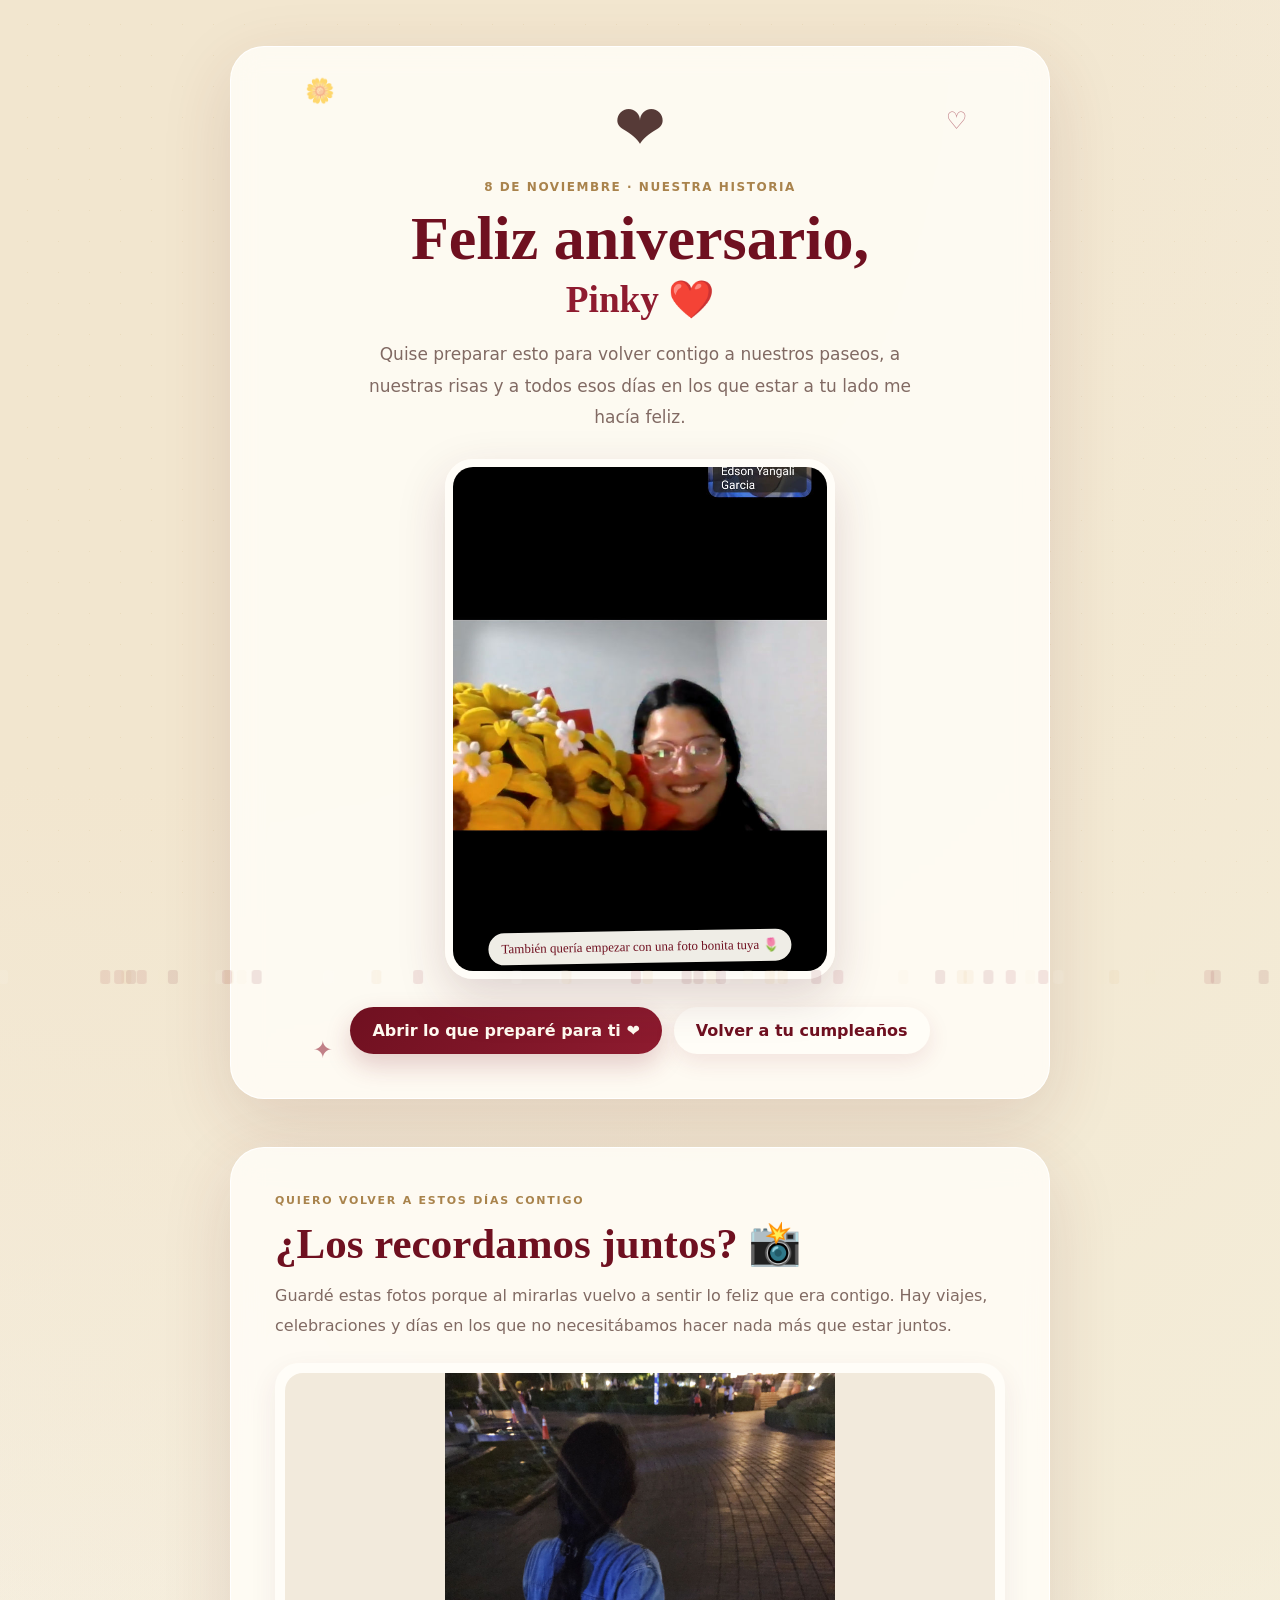
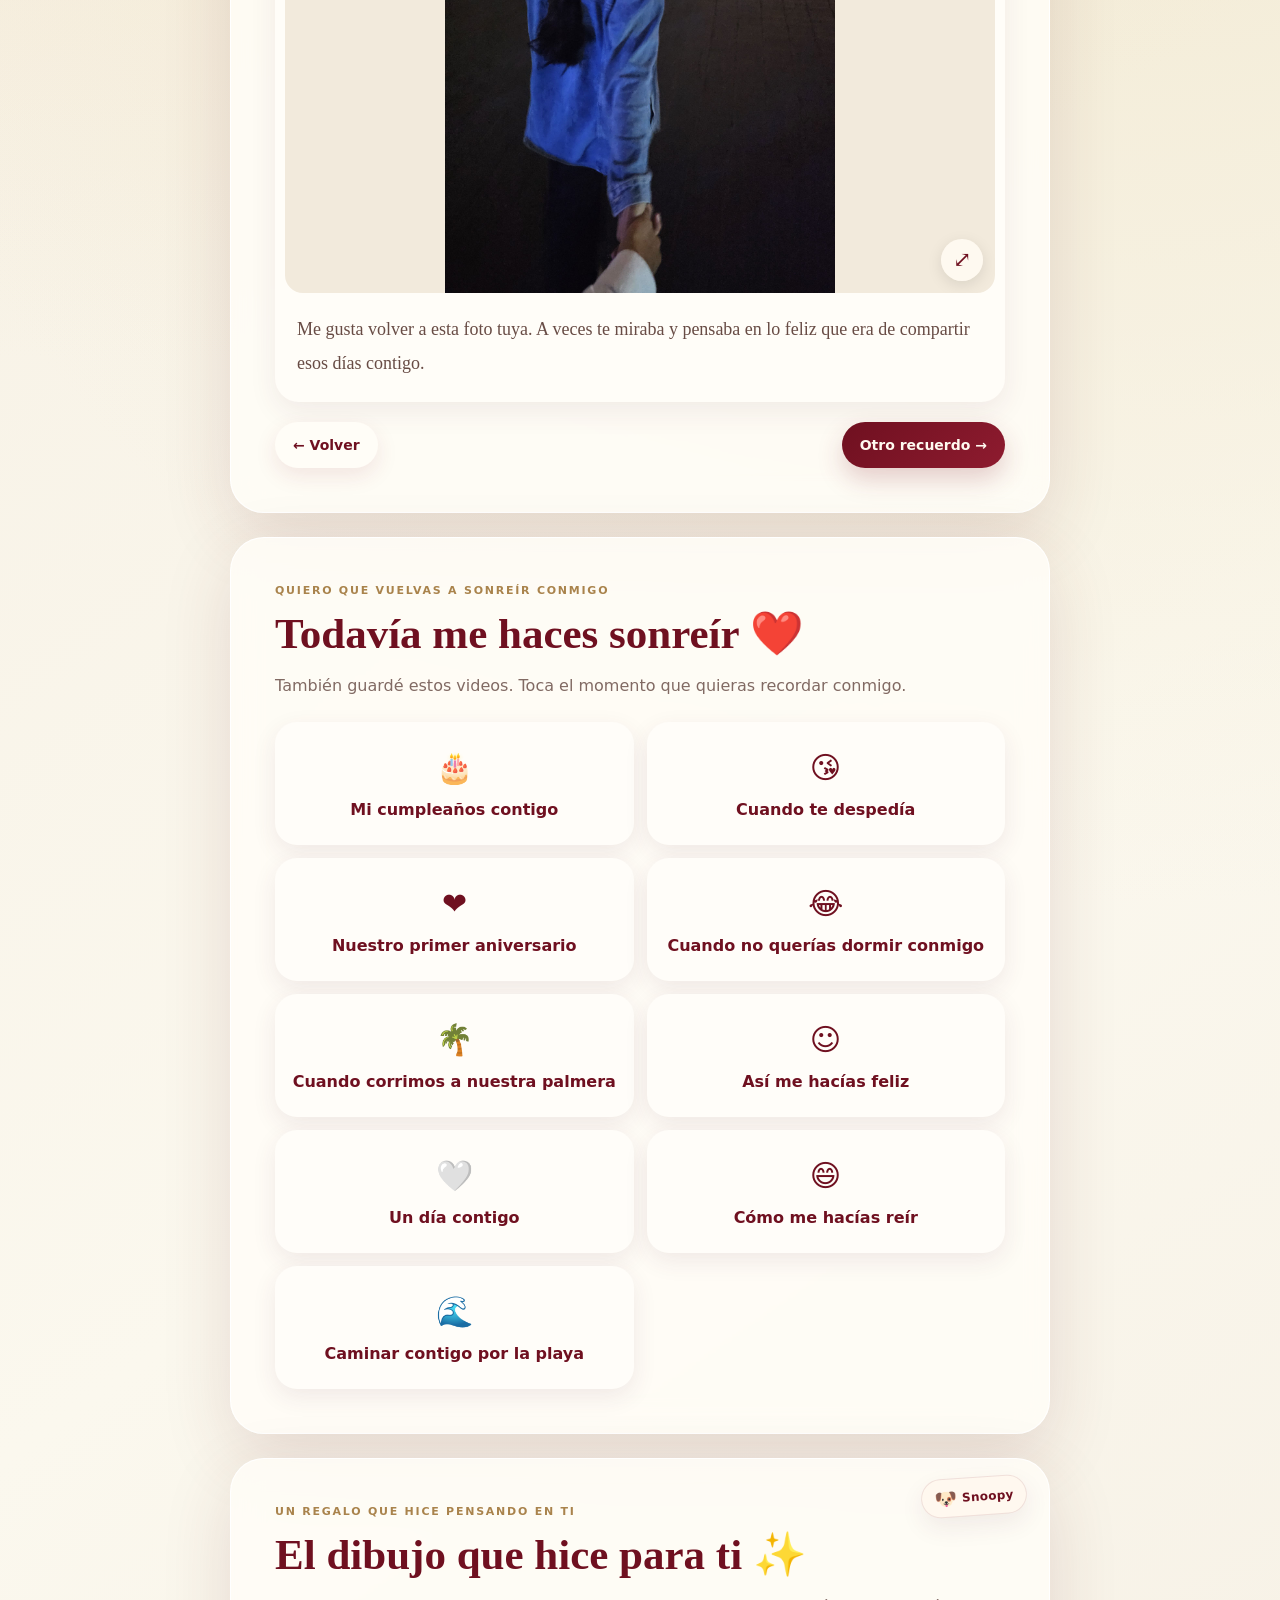
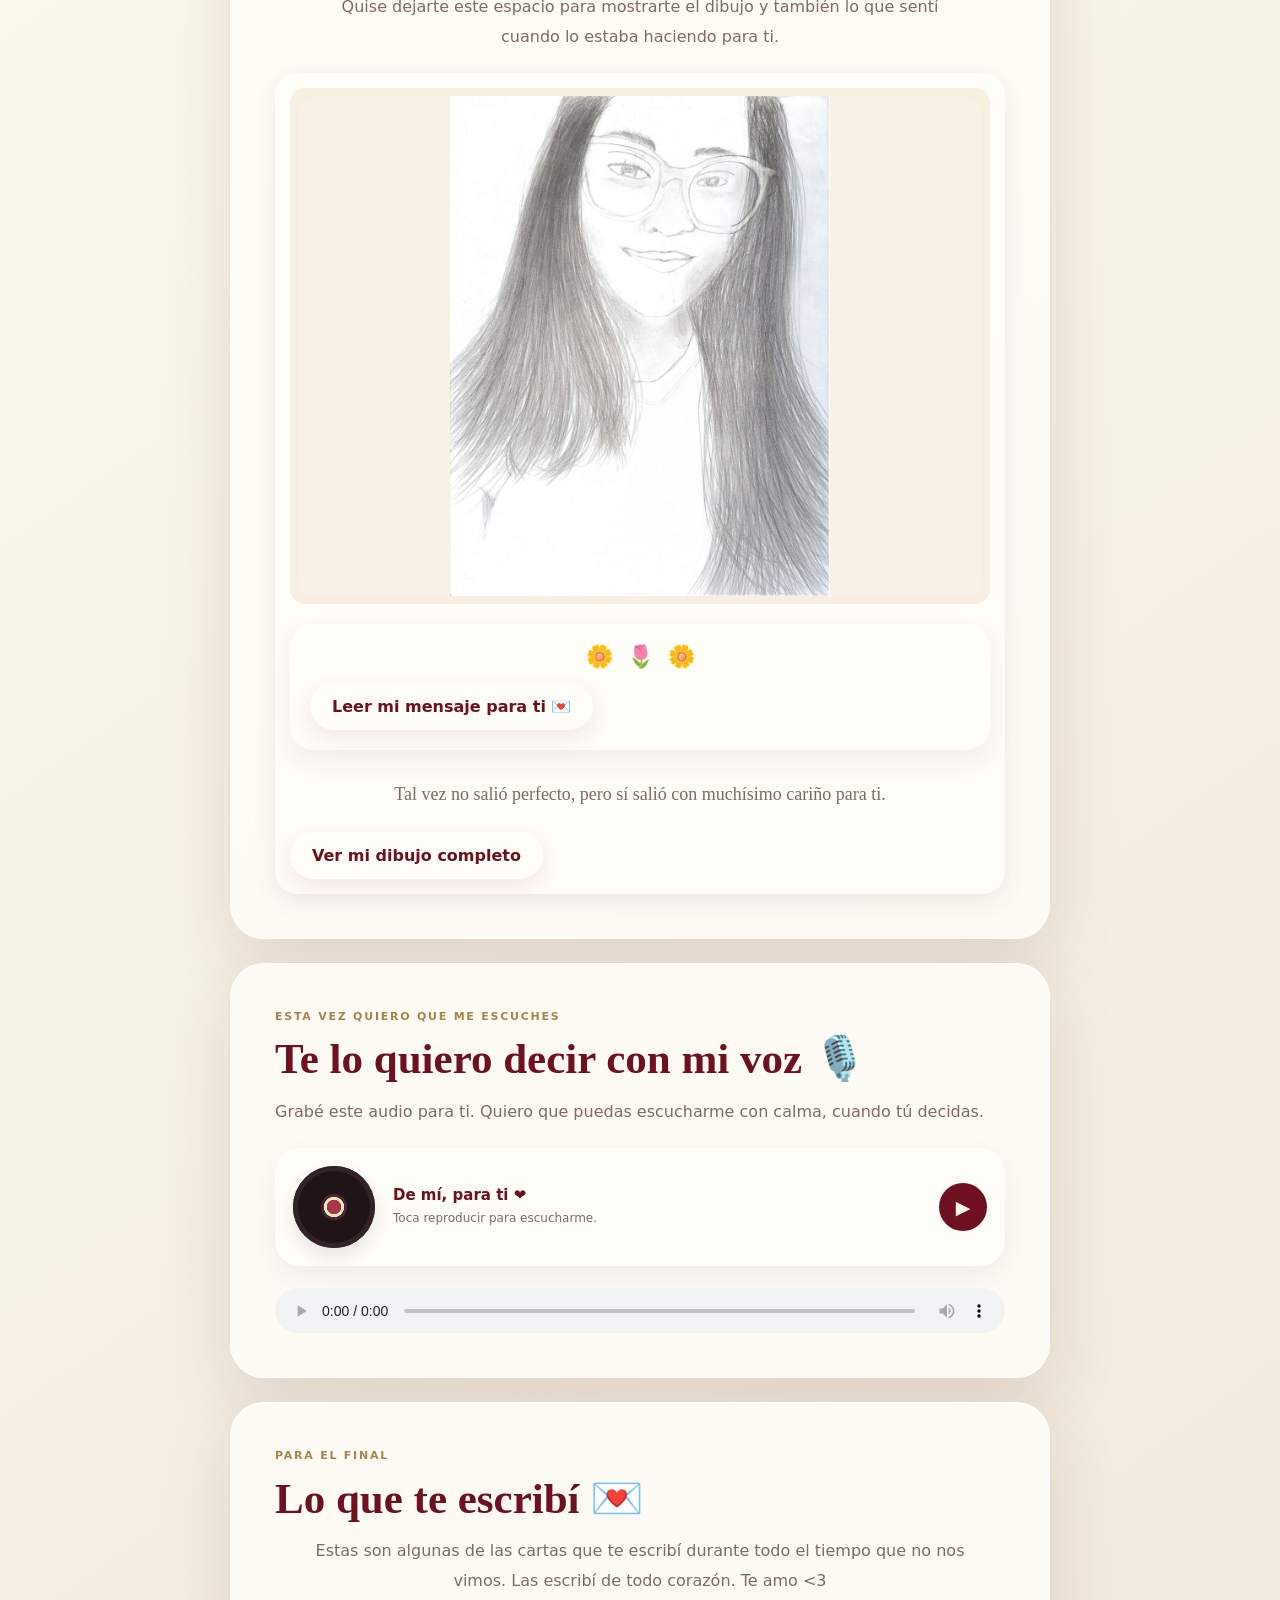
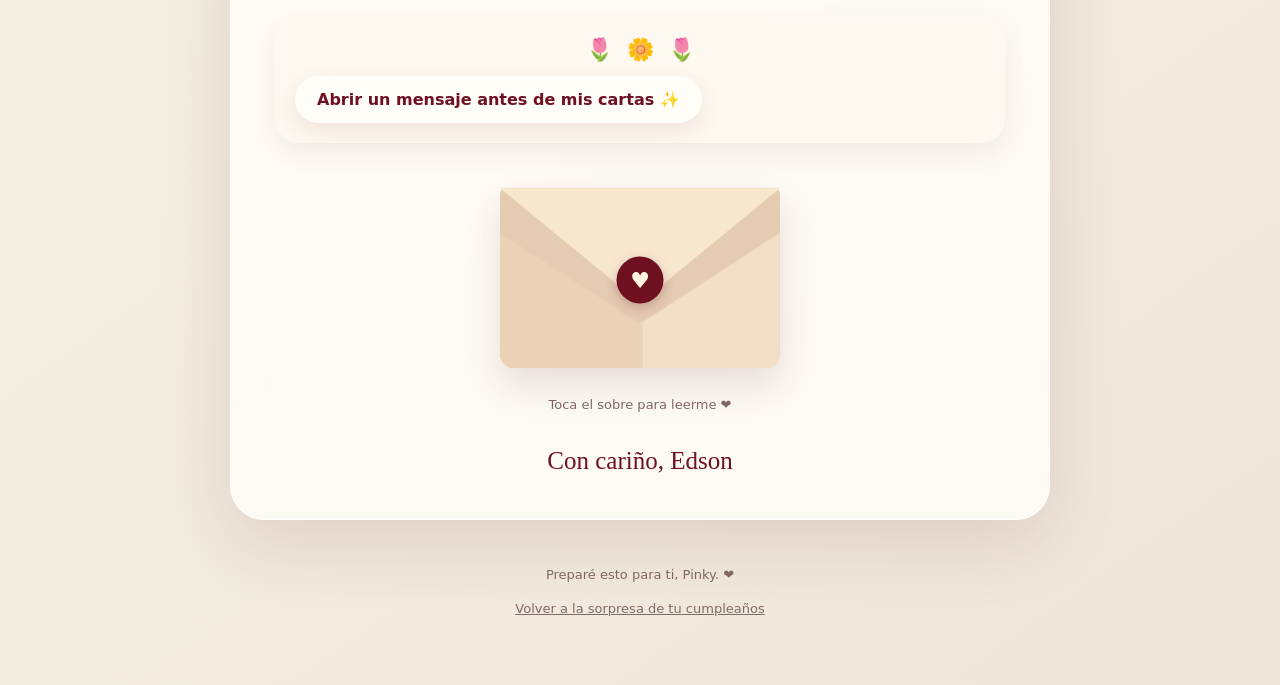
==== commit ce3d06a5: "Corregir aniversario: dibujo integrado, Snoopy separado y sobre cerrado" ====
--- a/aniversario.html
+++ b/aniversario.html
@@ -3,12 +3,12 @@
 <head>
 <meta charset="utf-8">
 <meta name="viewport" content="width=device-width,initial-scale=1,viewport-fit=cover">
-<meta name="theme-color" content="#861e2d">
+<meta name="theme-color" content="#6f1020">
 <meta name="robots" content="noindex,nofollow">
 <meta name="description" content="Pinky, preparé esto para recordar contigo todo lo que vivimos.">
 <title>Feliz aniversario, Pinky ❤️</title>
-<link rel="stylesheet" href="./assets/aniversario-experiencia.css?v=20261107-4">
-<script src="./assets/aniversario-experiencia.js?v=20261107-4" defer></script>
+<link rel="stylesheet" href="./assets/aniversario-experiencia.css?v=20261107-5">
+<script src="./assets/aniversario-experiencia.js?v=20261107-5" defer></script>
 </head>
 <body>
 <div class="floaters" id="floaters" aria-hidden="true"></div>
@@ -16,7 +16,7 @@
 <section id="gate" class="gate" aria-labelledby="gateTitle">
   <div class="gate-card">
     <div class="gate-heart" aria-hidden="true">❤️</div>
-    <h1 id="gateTitle">Para ti, mi Pinky</h1>
+    <h1 id="gateTitle">Para ti, Pinky</h1>
     <p>Te preparé una sorpresa para nuestro aniversario.<br>Quiero que la abras cuando empiece el 8 de noviembre.</p>
     <div class="countdown" role="timer" aria-label="Tiempo para abrir la sorpresa">
       <div><b id="dd">00</b><span>días</span></div><div><b id="hh">00</b><span>horas</span></div><div><b id="mm">00</b><span>minutos</span></div><div><b id="ss">00</b><span>segundos</span></div>
@@ -26,18 +26,19 @@
   </div>
 </section>
 <div id="experience" hidden>
-    <main class="app"><div class="wrap">
+  <main class="app"><div class="wrap">
     <section class="hero" id="inicio">
       <div class="panel hero-panel">
-        <span class="spark s1" aria-hidden="true">✦</span><span class="spark s2" aria-hidden="true">♡</span><span class="spark s3" aria-hidden="true">✦</span>
+        <span class="spark s1" aria-hidden="true">🌼</span><span class="spark s2" aria-hidden="true">♡</span><span class="spark s3" aria-hidden="true">✦</span>
         <div class="hero-heart" aria-hidden="true">❤️</div>
         <p class="hero-date">8 de noviembre · Nuestra historia</p>
         <h1>Feliz aniversario,<small>Pinky ❤️</small></h1>
         <p class="hero-copy">Quise preparar esto para volver contigo a nuestros paseos, a nuestras risas y a todos esos días en los que estar a tu lado me hacía feliz.</p>
-        <div class="hero-photo"><img src="assets/aniversario/foto-11.jpg" alt="Tú con las flores que hice para ti" fetchpriority="high"><span>Estas flores las hice pensando en ti ❤️</span></div>
-        <button class="btn" id="start">Abrir lo que preparé para ti ❤️</button>
+        <div class="hero-photo"><img src="assets/aniversario/foto-11.jpg" alt="Tú con las flores que hice a mano" fetchpriority="high"><span>También quería empezar con una foto bonita tuya 🌷</span></div>
+        <div class="hero-actions"><button class="btn" id="start">Abrir lo que preparé para ti ❤️</button><a class="btn soft" href="./index.html">Volver a tu cumpleaños</a></div>
       </div>
     </section>
+
     <section class="panel" id="recuerdos" aria-labelledby="photosTitle">
       <p class="section-kicker">Quiero volver a estos días contigo</p>
       <h2 class="section-title" id="photosTitle">¿Los recordamos juntos? 📸</h2>
@@ -48,6 +49,7 @@
       </div>
       <div class="photo-actions"><button class="btn soft" id="previousPhoto">← Volver</button><button class="btn" id="nextPhoto">Otro recuerdo →</button></div>
     </section>
+
     <section class="panel" id="momentos" aria-labelledby="videosTitle">
       <p class="section-kicker">Quiero que vuelvas a sonreír conmigo</p>
       <h2 class="section-title" id="videosTitle">Todavía me haces sonreír ❤️</h2>
@@ -55,34 +57,26 @@
       <div class="open-grid" id="videoGrid"></div>
     </section>
 
-    <section class="panel note-section" id="antes-dibujo" aria-labelledby="drawingNoteTitle">
-      <p class="section-kicker">Hay algo que todavía quiero decirte</p>
-      <h2 class="section-title" id="drawingNoteTitle">El dibujo que hice para ti 🌷</h2>
-      <p class="section-copy">Antes de enseñártelo, quiero contarte algo. Te lo dejé escrito para que lo abras cuando quieras.</p>
-      <div class="flower-strip" aria-hidden="true"><span>🌷</span><span>🌼</span><span>🌷</span><span>🌼</span><span>🌷</span></div>
-      <button type="button" class="btn soft" id="drawingMemoryButton" aria-expanded="false" aria-controls="drawingMemoryText">Leer mi mensaje para ti 💌</button>
-      <div class="memory-note" id="drawingMemoryText" hidden>
-        <p>¿Te acuerdas de que el día que nos vimos me dijiste que no te gustaba el dibujo? Por eso pensé en no ponerlo aquí… pero al final decidí hacerlo, porque es un regalo que preparé para ti.</p>
-        <p>Sé que no logré dibujar bien tus hermosos ojos ni tus hermosas pestañas, que tanto me gustan. Quizás no salió como quería, pero lo hice con muchísimo cariño, pensando en ti en cada trazo. ❤️</p>
-      </div>
-      <div class="snoopy-corner">
-        <button id="snoopySticker" type="button" aria-label="Ver un recuerdo de tu Snoopy" title="Tu Snoopy">
-          <img src="assets/aniversario/foto-10.jpg" loading="lazy" alt="Tu peluche de Snoopy">
-        </button>
-        <span>También guardé un espacio para tu Snoopy 🤍</span>
+    <section class="panel drawing-panel" id="dibujo" aria-labelledby="drawingTitle">
+      <div class="snoopy-float" aria-hidden="true">🐶 <span>Snoopy</span></div>
+      <p class="section-kicker">Un regalo que hice pensando en ti</p>
+      <h2 class="section-title" id="drawingTitle">El dibujo que hice para ti ✨</h2>
+      <p class="section-copy">Quise dejarte este espacio para mostrarte el dibujo y también lo que sentí cuando lo estaba haciendo para ti.</p>
+      <div class="gift-message is-visible" id="giftMessage">
+        <button class="drawing-open" id="drawingOpen" aria-label="Ampliar mi dibujo para ti"><img src="assets/aniversario/dibujo.jpg" alt="El retrato que dibujé para ti" loading="lazy"></button>
+        <div class="note-card drawing-note-card">
+          <div class="flower-row" aria-hidden="true"><span>🌼</span><span>🌷</span><span>🌼</span></div>
+          <button class="btn soft" id="revealDrawingNote">Leer mi mensaje para ti 💌</button>
+          <div class="revealed-note" id="drawingNote" hidden>
+            <p>¿Te acuerdas de que el día que nos vimos me dijiste que no te gustaba el dibujo? Por eso pensé en no ponerlo aquí… pero al final decidí dejarlo, porque es un regalo que preparé para ti.</p>
+            <p>Sé que no logré dibujar bien tus hermosos ojos ni tus hermosas pestañas, que tanto me gustan. Quizás no salió como quería, pero lo hice con muchísimo cariño, pensando en ti en cada trazo. ❤️</p>
+          </div>
+        </div>
+        <p class="drawing-caption">Tal vez no salió perfecto, pero sí salió con muchísimo cariño para ti.</p>
+        <button class="btn soft" id="drawingZoom">Ver mi dibujo completo</button>
       </div>
     </section>
-    <section class="panel wish-panel" id="mensaje" aria-labelledby="wishTitle">
-      <div class="wish-box"><div class="starfield" id="starfield" aria-hidden="true"></div><div class="wish-content"><span class="wish-heart" aria-hidden="true">♡</span><h2 id="wishTitle">Hay algo que quiero recordarte</h2><p>Piensa en uno de esos días en los que nos reímos sin parar.<br>Yo también estoy recordando los nuestros.</p><button class="btn cream" id="wishButton">Leer lo que quiero decirte ✨</button><div id="wishMessage" class="wish-message" hidden>Contigo aprendí que no hacía falta un plan especial para tener un día hermoso. A veces era una caminata, una conversación o estar acostados sin hacer nada. Estar a tu lado convertía ese día en mi mejor día. ❤️</div></div></div>
-    </section>
-    <section class="panel center" id="regalo" aria-labelledby="giftTitle">
-      <p class="section-kicker">Lo hice pensando en ti</p>
-      <h2 class="section-title" id="giftTitle">También te dibujé ✏️</h2>
-      <p class="section-copy">Quise guardar tu imagen de otra forma. Abre el regalo: lo que está dentro lo hice para ti.</p>
-      <button class="gift" id="gift" aria-label="Abrir el regalo y ver mi dibujo para ti" aria-expanded="false" aria-controls="giftMessage"><span class="gift-bow" aria-hidden="true"></span><span class="gift-box" aria-hidden="true"></span><span class="gift-ribbon" aria-hidden="true"></span><span class="gift-lid" aria-hidden="true"></span></button>
-      <p class="hint" id="giftHint">Toca el regalo ❤️</p>
-      <div class="gift-message" id="giftMessage" hidden><button class="drawing-open" id="drawingOpen" aria-label="Ampliar mi dibujo para ti"><img src="assets/aniversario/dibujo.jpg" alt="El retrato que dibujé para ti" loading="lazy"></button><p>Este dibujo también es una forma de decirte cuánto significas para mí.</p><button class="btn soft" id="drawingZoom">Ver mi dibujo completo</button></div>
-    </section>
+
     <section class="panel" id="voz" aria-labelledby="voiceTitle">
       <p class="section-kicker">Esta vez quiero que me escuches</p>
       <h2 class="section-title" id="voiceTitle">Te lo quiero decir con mi voz 🎙️</h2>
@@ -90,23 +84,26 @@
       <div class="music-card"><div class="disc" id="disc" aria-hidden="true"></div><div class="music-info"><strong>De mí, para ti ❤️</strong><p id="voiceStatus" role="status">Toca reproducir para escucharme.</p></div><button class="music-play" id="voiceButton" aria-label="Reproducir mi mensaje de voz">▶</button></div>
       <audio id="voiceAudio" controls preload="none" aria-label="Mi mensaje de voz para ti"></audio>
     </section>
-    <section class="panel center letters-panel" id="cartas" aria-labelledby="lettersTitle">
+
+    <section class="panel letters-panel" id="cartas" aria-labelledby="lettersTitle">
       <p class="section-kicker">Para el final</p>
       <h2 class="section-title" id="lettersTitle">Lo que te escribí 💌</h2>
       <p class="section-copy">Estas son algunas de las cartas que te escribí durante todo el tiempo que no nos vimos. Las escribí de todo corazón. Te amo &lt;3</p>
-      <div class="letters-intro">
-        <div class="flower-strip" aria-hidden="true"><span>🌷</span><span>🌼</span><span>🌷</span></div>
-        <button type="button" class="btn soft" id="lettersMemoryButton" aria-expanded="false" aria-controls="lettersMemoryText">Abrir un mensaje antes de mis cartas ✨</button>
-        <div class="memory-note" id="lettersMemoryText" hidden>
-          <p>Durante todo ese tiempo en que no nos vimos, seguías presente en mis pensamientos. Escribir estas cartas fue una forma de sentirte cerca, incluso en la distancia.</p>
-          <p>Quise conservarlas aquí tal como las escribí, porque cada palabra salió de mi corazón y es parte de lo que vivimos. Te amo. ❤️</p>
+      <div class="note-card note-card-soft">
+        <div class="flower-row" aria-hidden="true"><span>🌷</span><span>🌼</span><span>🌷</span></div>
+        <button class="btn soft" id="revealLettersNote">Abrir un mensaje antes de mis cartas ✨</button>
+        <div class="revealed-note" id="lettersNote" hidden>
+          <p>Antes de que leas mis cartas, quiero que sepas algo: incluso en la distancia, seguías estando en mi mente y en mi corazón.</p>
+          <p>Las guardé aquí porque también son parte de nuestra historia, y porque en cada una de ellas hay muchísimo amor para ti.</p>
         </div>
       </div>
-      <button class="envelope" id="envelope" aria-label="Abrir mis cartas para ti"><span class="envelope-back" aria-hidden="true"></span><span class="envelope-paper" aria-hidden="true">Para ti, Pinky<br><span>Con cariño, Edson</span></span><span class="envelope-front" aria-hidden="true"></span><span class="envelope-flap" aria-hidden="true"></span><span class="envelope-seal" aria-hidden="true">♥</span></button>
-      <p class="hint" id="envelopeHint">Toca el sobre para leerme ❤️</p>
-      <p class="signature">Con cariño, Edson</p>
+      <div class="center">
+        <button class="envelope" id="envelope" aria-label="Abrir mis cartas para ti"><span class="envelope-back" aria-hidden="true"></span><span class="envelope-paper" aria-hidden="true">Para ti, Pinky<br><span>Con cariño, Edson</span></span><span class="envelope-front" aria-hidden="true"></span><span class="envelope-flap" aria-hidden="true"></span><span class="envelope-seal" aria-hidden="true">♥</span></button>
+        <p class="hint" id="envelopeHint">Toca el sobre para leerme ❤️</p>
+        <p class="signature">Con cariño, Edson</p>
+      </div>
     </section>
-    <footer class="footer"><a href="./index.html">Volver a la sorpresa de tu cumpleaños</a><br>Preparé esto para ti, Pinky. ❤️</footer>
+    <footer class="footer"><div>Preparé esto para ti, Pinky. ❤️</div><a href="./index.html">Volver a la sorpresa de tu cumpleaños</a></footer>
   </div></main>
 </div>
 <dialog class="modal" id="mediaDialog" aria-labelledby="mediaTitle"><div class="modal-header"><h2 id="mediaTitle"></h2><button class="close" id="closeMedia" aria-label="Cerrar recuerdo">×</button></div><div class="modal-content"><div id="mediaBody"></div><p id="mediaCaption" class="modal-caption"></p></div></dialog>
@@ -114,4 +111,4 @@
 <div class="toast" id="toast" role="status"></div>
 <noscript><p class="noscript">Para abrir las sorpresas, activa JavaScript en tu navegador.</p></noscript>
 </body>
-</html>
+</html>
--- a/assets/aniversario-experiencia.css
+++ b/assets/aniversario-experiencia.css
@@ -1,44 +1,19 @@
-/* La misma base visual de la página de cumpleaños, en crema y rojo. */
-:root{--wine:#6f1020;--wine2:#8b2334;--cream:#f4e9ca;--paper:#fffdf7;--ink:#4b302e;--muted:#806962;--gold:#aa8150;--glass:rgba(255,253,247,.83);--shadow:0 22px 70px rgba(103,39,42,.14);--top:10px}
-*{box-sizing:border-box}html{scroll-behavior:smooth;scroll-padding-top:85px}body{margin:0;min-height:100vh;font-family:Inter,ui-sans-serif,system-ui,-apple-system,"Segoe UI",sans-serif;color:var(--ink);background:radial-gradient(circle at 10% 0%,#f0dfce 0 14%,transparent 35%),radial-gradient(circle at 90% 20%,#f3e7cf 0 10%,transparent 31%),linear-gradient(145deg,#faf2e2,#fffdf5 48%,#efdfcf);overflow-x:hidden}body:before{content:"";position:fixed;inset:0;pointer-events:none;opacity:.17;background-image:radial-gradient(#ad3443 .7px,transparent .7px),radial-gradient(#b78c50 .7px,transparent .7px);background-size:26px 26px,31px 31px;background-position:0 0,12px 9px;z-index:-2}[hidden]{display:none!important}button,a{-webkit-tap-highlight-color:transparent}button{font:inherit;cursor:pointer}a{color:inherit}button:focus-visible,a:focus-visible,[tabindex]:focus-visible{outline:3px solid var(--wine2);outline-offset:4px}button:disabled{cursor:default;opacity:.45}img{max-width:100%}p{overflow-wrap:break-word}.center{text-align:center}
-.floaters{position:fixed;inset:0;overflow:hidden;pointer-events:none;z-index:0}.floater{position:absolute;bottom:-50px;opacity:0;color:var(--wine2);animation:rise linear infinite;filter:drop-shadow(0 3px 4px #78323218)}@keyframes rise{0%{transform:translateY(0) rotate(0) scale(.7);opacity:0}10%{opacity:.26}85%{opacity:.18}100%{transform:translateY(-120vh) rotate(22deg) scale(1.2);opacity:0}}@keyframes pulse{50%{transform:scale(1.12)}}@keyframes twinkle{50%{transform:scale(1.5) rotate(10deg);opacity:1}}@keyframes pop{from{transform:translateY(12px) scale(.96);opacity:0}to{transform:translateY(0) scale(1);opacity:1}}
-.gate{min-height:100svh;display:grid;place-items:center;padding:28px 18px;position:relative;z-index:3}.gate-card{width:min(620px,100%);text-align:center;border:1px solid #fff;background:var(--glass);backdrop-filter:blur(18px);border-radius:34px;padding:38px 24px 32px;box-shadow:var(--shadow)}.gate-heart{font-size:68px;animation:pulse 1.55s ease-in-out infinite}.gate h1{margin:10px 0 9px;font:700 clamp(32px,7vw,54px) Georgia,serif;color:var(--wine)}.gate p{line-height:1.7;color:var(--muted)}.countdown{margin:24px auto;display:grid;grid-template-columns:repeat(4,1fr);gap:8px;max-width:440px}.countdown div{background:var(--paper);padding:16px 4px;border-radius:20px;box-shadow:0 10px 30px #622f4312}.countdown b{display:block;color:var(--wine);font-size:clamp(23px,7vw,36px);font-variant-numeric:tabular-nums}.countdown span{font-size:10px;color:var(--muted);text-transform:uppercase;letter-spacing:.08em}.date-note,.back{font-size:13px}.back{display:inline-block;padding:12px}.preview-banner{position:fixed;inset:0 0 auto;z-index:100;text-align:center;padding:9px 12px;background:#48252a;color:#fff8e9;font-size:12px;line-height:1.5}.preview-banner a{color:#f4daba}.is-preview{--top:49px}.is-preview .app{padding-top:110px}.is-preview{scroll-padding-top:120px}
-.progress-shell{position:fixed;left:50%;transform:translateX(-50%);top:var(--top);width:min(680px,calc(100% - 24px));z-index:60;display:flex;align-items:center;gap:12px;background:rgba(255,253,246,.92);backdrop-filter:blur(14px);border:1px solid #fff;border-radius:999px;padding:7px 12px;box-shadow:0 9px 35px #52273621}.progress-name{font-size:12px;white-space:nowrap;color:var(--wine);font-weight:750;text-decoration:none}.progress-track{height:7px;background:#ecdbce;border-radius:999px;flex:1;overflow:hidden}.progress-track span{display:block;height:100%;width:0;background:linear-gradient(90deg,var(--wine2),#cb6c68);border-radius:999px;transition:width .45s}.icon-button{width:35px;height:35px;border:0;border-radius:50%;background:#f4e7d8;color:var(--wine);font-size:17px;flex-shrink:0}.section-menu{position:absolute;right:0;top:58px;padding:10px;background:var(--paper);border-radius:20px;box-shadow:var(--shadow);width:min(270px,85vw)}.section-menu a{display:block;padding:12px;border-radius:12px;text-decoration:none;color:var(--wine);font-size:14px}.section-menu a:hover{background:#f2e5d4}
-.app{position:relative;z-index:2;padding:76px 14px 45px}.wrap{width:min(780px,100%);margin:auto}.panel{background:var(--glass);border:1px solid #fff;backdrop-filter:blur(15px);border-radius:30px;box-shadow:var(--shadow);padding:clamp(24px,5vw,44px);margin:24px 0;overflow:hidden;scroll-margin-top:85px}.section-kicker{text-transform:uppercase;letter-spacing:.16em;color:var(--gold);font-weight:800;font-size:11px;line-height:1.6;margin:0 0 9px}.section-title{margin:0 0 13px;color:var(--wine);font-family:Georgia,serif;font-size:clamp(28px,6vw,43px);line-height:1.12}.section-copy{color:var(--muted);line-height:1.8;margin:0 0 22px;font-size:16px}.btn{border:0;border-radius:999px;padding:14px 22px;min-height:46px;background:linear-gradient(135deg,var(--wine),var(--wine2));color:#fffaf0;font-weight:800;box-shadow:0 11px 26px #861e2d30;transition:transform .22s,box-shadow .22s}.btn:hover:not(:disabled){transform:translateY(-2px) scale(1.015)}.btn:active:not(:disabled){transform:scale(.98)}.btn.soft{background:var(--paper);color:var(--wine);box-shadow:0 8px 22px #861e2d16}.btn.cream{background:#f7e6c5;color:#6f1b29}
-.hero{display:grid;place-items:center;min-height:calc(100svh - 100px)}.hero-panel{text-align:center;padding-top:45px;padding-bottom:45px;position:relative;width:100%;margin-top:0}.hero-heart{font-size:64px;animation:pulse 1.8s infinite}.hero-date{color:var(--gold);font-weight:850;letter-spacing:.13em;text-transform:uppercase;font-size:12px;margin:16px 0 12px}.hero h1{font-family:Georgia,serif;font-size:clamp(40px,9vw,64px);line-height:1.02;color:var(--wine);margin:13px 0 20px}.hero h1 small{display:block;font-size:.65em;margin-top:10px;color:var(--wine2);font-weight:500}.hero-copy{max-width:590px;margin:0 auto 24px;color:var(--muted);line-height:1.8;font-size:17px}.spark{position:absolute;font-size:24px;color:var(--wine2);opacity:.55;animation:twinkle 2s infinite}.s1{top:28px;left:9%}.s2{top:60px;right:10%;animation-delay:.8s}.s3{bottom:28px;left:10%;animation-delay:1.3s}.hero-photo{width:min(390px,94%);margin:26px auto 28px;position:relative}.hero-photo img{width:100%;aspect-ratio:3/4;object-fit:cover;display:block;border-radius:28px;box-shadow:0 18px 48px #5528382e;border:8px solid #fffdf8}.hero-photo span{position:absolute;left:50%;bottom:16px;transform:translateX(-50%) rotate(-1deg);background:#fffdf6ee;color:var(--wine);padding:8px 13px;border-radius:999px;font-family:Georgia,serif;font-size:13px;white-space:nowrap;box-shadow:0 5px 20px #0001}
-.photo-viewer{background:#fffdf8;padding:10px 10px 22px;border-radius:24px;box-shadow:0 10px 28px #5a2b3b14;touch-action:pan-y}.photo-open{display:block;position:relative;width:100%;border:0;border-radius:17px;background:#f5ebdd;padding:0;overflow:hidden}.photo-open img{width:100%;height:clamp(300px,68vw,490px);object-fit:contain;display:block;animation:pop .4s ease}.zoom-badge{position:absolute;right:12px;bottom:12px;display:grid;place-items:center;width:40px;height:40px;border-radius:50%;background:#fffaf2ed;color:var(--wine);font-size:23px;box-shadow:0 4px 15px #0002}.photo-caption{font-family:Georgia,serif;font-size:18px;color:#684c45;line-height:1.8;padding:0 12px;margin:19px 0 0}.photo-actions{display:flex;justify-content:space-between;gap:12px;margin-top:20px}.photo-actions .btn{padding:13px 18px;font-size:14px}
-.open-grid{display:grid;grid-template-columns:1fr 1fr;gap:13px;margin-top:22px}.open-btn{min-height:123px;border:0;border-radius:22px;padding:20px 13px;background:#fffdf9;color:var(--wine);font-weight:750;box-shadow:0 8px 24px #5d2d3e14;transition:transform .2s,background .2s;line-height:1.5;position:relative}.open-btn:hover{transform:translateY(-4px)}.open-btn:last-child{grid-column:1/-1}.open-btn .emo{display:block;font-size:30px;margin-bottom:8px}.open-btn.opened{background:#f7e9d9;box-shadow:inset 0 0 0 1px #e7c7b6}.open-btn.opened:after{content:"♥";position:absolute;right:12px;top:10px;font-size:12px;color:var(--wine2)}
-.quiz-card{background:#fffdf9;border-radius:24px;padding:22px;margin-top:15px;box-shadow:0 9px 25px #5a2b3b12}.quiz-card h3{color:var(--wine);font-size:19px;margin:0 0 15px;line-height:1.5}.quiz-options{display:grid;gap:9px}.quiz-options button{border:1px solid #e9d9c7;background:#fffaf1;color:#664c45;border-radius:16px;padding:13px 14px;text-align:left;line-height:1.5}.quiz-options .correct{background:#f1e4c9;border:2px solid #9c773e;color:#60202a}.wrong{animation:shake .28s}@keyframes shake{25%{transform:translateX(-5px)}75%{transform:translateX(5px)}}.quiz-result{min-height:27px;margin:15px 0 0;color:var(--wine);font-weight:750;line-height:1.65}.quiz-memory{margin-top:18px;background:#fff9ed;padding:21px;border-radius:20px;animation:pop .4s ease}.quiz-memory p{line-height:1.8;color:var(--muted)}
-.wish-panel{padding:12px}.wish-box{position:relative;overflow:hidden;border-radius:25px;padding:45px 25px;background:radial-gradient(circle at 50% 75%,#a04b46,#4e1926 50%,#281018);color:#fff9ef;text-align:center}.wish-box h2{font-family:Georgia,serif;font-size:clamp(28px,6vw,37px);line-height:1.2;margin:12px 0}.wish-box p{color:#efddd3;line-height:1.8}.wish-heart{font-size:55px;display:inline-block;animation:pulse 2s infinite}.starfield{position:absolute;inset:0;pointer-events:none}.star{position:absolute;opacity:.5;animation:twinkle 2s infinite}.wish-content{position:relative;z-index:2}.wish-message{margin-top:22px;font-family:Georgia,serif;line-height:1.9;font-size:20px;animation:pop .6s ease}
-.gift{display:block;width:150px;height:150px;margin:45px auto 18px;position:relative;background:none;border:0;padding:0;transition:transform .25s}.gift:hover{transform:translateY(-5px)}.gift-box{position:absolute;bottom:0;left:0;width:100%;height:96px;background:linear-gradient(135deg,#861e2d,#b84249);border-radius:7px 7px 14px 14px;box-shadow:0 14px 30px #711c2d30}.gift-lid{position:absolute;top:40px;left:-8px;width:166px;height:30px;background:linear-gradient(90deg,#781928 43%,#e6c58a 43% 57%,#781928 57%);border-radius:8px;z-index:3;transition:transform .6s}.gift-ribbon{position:absolute;left:64px;bottom:0;width:23px;height:95px;background:#e6c58a;z-index:2}.gift-bow{position:absolute;z-index:4;top:15px;left:41px;width:70px;height:35px;transition:transform .6s}.gift-bow:before,.gift-bow:after{content:"";position:absolute;width:36px;height:30px;border:8px solid #e6c58a;border-radius:70% 60% 10% 60%;transform:rotate(14deg)}.gift-bow:after{right:0;transform:scaleX(-1) rotate(14deg)}.gift.opened .gift-lid{transform:translateY(-42px) rotate(-8deg)}.gift.opened .gift-bow{transform:translateY(-44px) rotate(-8deg)}.gift-message{background:#fffdf8;border-radius:22px;padding:15px;margin-top:22px;box-shadow:0 8px 25px #5a2b3b14;animation:pop .65s ease}.gift-message p{line-height:1.8;color:var(--muted);font-family:Georgia,serif;font-size:18px}.drawing-open{display:block;background:#f8f1e5;border:0;width:100%;padding:8px;border-radius:15px}.drawing-open img{max-height:470px;object-fit:contain;width:100%;display:block}.hint{font-size:13px;color:var(--muted);line-height:1.7}
-.music-card{display:flex;align-items:center;gap:18px;background:#fffdf8;border-radius:25px;padding:18px;box-shadow:0 10px 28px #5a2b3b14}.disc{width:82px;height:82px;border-radius:50%;flex:0 0 auto;background:radial-gradient(circle,#a83845 0 12%,#f5e6c5 13% 17%,#4b2629 18% 22%,#201416 23% 100%);box-shadow:inset 0 0 0 5px #332326,0 8px 18px #0002}.disc.playing{animation:spin 3s linear infinite}@keyframes spin{to{transform:rotate(360deg)}}.music-info{flex:1;min-width:0}.music-info strong{color:var(--wine);display:block;margin-bottom:5px;font-size:15px}.music-info p{font-size:12px;color:var(--muted);line-height:1.6;margin:0}.music-play{width:48px;height:48px;border:0;border-radius:50%;background:var(--wine);color:#fff9ec;font-size:19px;flex:0 0 auto}audio{display:block;width:100%;margin-top:22px;height:45px}
-.letters-panel{padding-bottom:35px}.envelope{display:block;position:relative;width:min(280px,88%);height:180px;margin:65px auto 26px;background:none;border:0;padding:0;perspective:800px;isolation:isolate;transition:transform .4s}.envelope:hover{transform:translateY(-5px)}.envelope-back{position:absolute;inset:0;background:#e5cbb2;border-radius:6px 6px 14px 14px;box-shadow:0 17px 36px #64223428}.envelope-front{position:absolute;inset:0;border-radius:6px 6px 14px 14px;background:linear-gradient(33deg,#ebd2b6 49%,transparent 50%) left/51% 100% no-repeat,linear-gradient(-33deg,#f3dfc6 49%,transparent 50%) right/51% 100% no-repeat;z-index:3;pointer-events:none}.envelope-flap{position:absolute;top:0;left:0;width:100%;height:115px;clip-path:polygon(0 0,100% 0,50% 100%);background:#f7e7ce;transform-origin:top;z-index:4;transition:transform .6s ease,z-index 0s .3s;backface-visibility:visible;pointer-events:none}.envelope-paper{position:absolute;left:8%;right:8%;top:10px;height:145px;background:#fffcf3;border-radius:5px;padding:25px 10px;color:var(--wine);font:22px/1.6 Georgia,serif;z-index:2;transition:transform .6s .25s;box-shadow:0 0 0 1px #d7bfa9}.envelope-paper span{font-size:14px;color:var(--muted)}.envelope-seal{position:absolute;left:50%;top:92px;transform:translate(-50%,-50%);z-index:5;width:47px;height:47px;border-radius:50%;background:var(--wine);color:#fff5df;display:grid;place-items:center;box-shadow:0 4px 12px #68283350;font-size:22px;transition:opacity .2s}.envelope.opened .envelope-flap{transform:rotateX(180deg);z-index:1}.envelope.opened .envelope-paper{transform:translateY(-65px)}.envelope.opened .envelope-seal{opacity:0}.signature{font-family:"Segoe Script","Brush Script MT",cursive;font-size:25px;color:var(--wine);margin:30px 0 0}.footer{text-align:center;color:var(--muted);font-size:12px;padding:18px 8px 30px;line-height:2}.footer a{display:inline-block;padding:8px}
-.modal{border:0;border-radius:28px;padding:0;width:min(720px,calc(100% - 24px));max-width:none;max-height:92svh;background:#fffaf0;color:var(--ink);box-shadow:0 30px 90px #2a141b50;overflow:hidden}.modal[open]{animation:pop .3s ease;display:flex;flex-direction:column}.modal::backdrop{background:#371b25ac;backdrop-filter:blur(7px)}.modal-header{display:flex;align-items:center;justify-content:space-between;gap:15px;padding:15px 20px;border-bottom:1px solid #ecddcc;flex-shrink:0}.modal-header h2{font:700 25px/1.2 Georgia,serif;color:var(--wine);margin:0}.close{background:#f0e0ce;border:0;border-radius:50%;width:42px;height:42px;font-size:26px;color:var(--wine);flex-shrink:0}.modal-content{overflow:auto;padding:18px;overscroll-behavior:contain}.modal-content img,.modal-content video{width:100%;max-height:65svh;object-fit:contain;display:block;border-radius:15px;background:#f2e8da}.modal-content video{background:#25191b;min-height:200px}.modal-caption{font-family:Georgia,serif;line-height:1.85;font-size:18px;padding:0 5px;color:#6c5049}.media-status{font-size:13px;line-height:1.7;color:var(--muted);text-align:center}.retry{display:block;margin:12px auto}.letter-modal{height:92svh}.letter-tools{display:flex;align-items:center;justify-content:space-between;gap:8px;padding:10px 16px;font-size:12px;flex-shrink:0}.text-button{border:0;border-radius:10px;padding:10px;background:#f0dfcb;color:var(--wine);font-size:12px}.letter-tools a{padding:10px;color:var(--wine)}.paper-scroll{min-height:0;flex:1;overflow:auto;padding:14px;background:#e9ddcd;overscroll-behavior:contain}.paper-scroll img{width:100%;max-width:none;height:auto;display:block;margin:auto;box-shadow:0 8px 25px #513c2c25}.paper-scroll.zoomed img{width:175%}.letter-navigation{display:flex;justify-content:space-between;gap:10px;padding:12px 16px;flex-shrink:0}.letter-navigation .btn{font-size:13px;padding:12px 15px}.paper-turn{animation:paperTurn .4s ease}@keyframes paperTurn{from{opacity:0;transform:perspective(900px) rotateY(-10deg) translateX(10px)}to{opacity:1;transform:none}}
-.toast{position:fixed;left:50%;bottom:22px;transform:translate(-50%,20px);z-index:200;background:#48252a;color:white;border-radius:999px;padding:11px 17px;opacity:0;pointer-events:none;transition:.3s;font-size:13px;text-align:center;width:max-content;max-width:90vw}.toast.show{opacity:1;transform:translate(-50%,0)}.confetti{position:fixed;top:-20px;width:10px;height:14px;z-index:150;pointer-events:none;border-radius:3px;animation:confettiFall 3.4s linear forwards}@keyframes confettiFall{to{transform:translate3d(var(--drift),110vh,0) rotate(720deg);opacity:.1}}.noscript{text-align:center;padding:25px}
-@media(max-width:520px){.panel{border-radius:25px;padding:27px 20px}.hero-panel{padding:36px 18px}.hero-copy{font-size:16px}.hero-photo img{border-width:6px;border-radius:24px}.section-copy{font-size:15px}.open-grid{gap:10px}.open-btn{font-size:13px;padding:17px 10px;min-height:118px;border-radius:18px}.photo-caption{font-size:16px;padding:0 6px}.photo-actions .btn{font-size:12px;padding:12px 15px}.wish-panel{padding:10px}.wish-box{padding:35px 18px}.music-card{gap:12px;padding:14px}.disc{width:60px;height:60px}.music-play{width:42px;height:42px}.music-info strong{font-size:13px}.modal-header{padding:12px 14px}.modal-header h2{font-size:23px}.modal-content{padding:12px}.modal-caption{font-size:16px}.letter-tools{padding:7px 10px;gap:4px}.letter-tools a{font-size:11px;padding:5px}.paper-scroll{padding:9px}.letter-navigation{padding:10px}.gift-message{padding:12px}.progress-shell{gap:8px}.progress-name{font-size:11px}.hero-date{font-size:11px}.photo-open img{height:360px}}
-@media(max-width:350px){.app{padding-left:10px;padding-right:10px}.panel{padding:25px 16px}.open-grid{grid-template-columns:1fr}.hero h1{font-size:37px}.photo-open img{height:310px}.photo-actions{gap:8px}.music-card{gap:8px}.disc{width:48px;height:48px}.section-kicker{font-size:10px}.hero-photo span{font-size:11px}.preview-banner{font-size:11px}.envelope{width:240px;max-width:100%}.modal{width:calc(100% - 14px)}}
+
+:root{--u-maroon:#6f1020;--u-maroon-2:#8e1b2f;--u-cream:#f4ebc8;--u-cream-2:#fbf6e6;--u-paper:#fffdf7;--u-ink:#563a37;--u-muted:#816a63;--u-gold:#a9834c;--glass:rgba(255,253,247,.86);--shadow:0 22px 70px rgba(103,39,42,.14)}
+*{box-sizing:border-box}html{scroll-behavior:smooth}body{margin:0;min-height:100vh;font-family:Inter,ui-sans-serif,system-ui,-apple-system,"Segoe UI",sans-serif;color:var(--u-ink);background:radial-gradient(circle at 10% 0%,#f2e6cf 0 14%,transparent 35%),radial-gradient(circle at 90% 20%,#f4edd9 0 10%,transparent 31%),linear-gradient(145deg,#f3ebdd,#fbf8ee 48%,#efe6d9);overflow-x:hidden}body:before{content:"";position:fixed;inset:0;pointer-events:none;opacity:.16;background-image:radial-gradient(#8e1b2f .7px,transparent .7px),radial-gradient(#c4a569 .7px,transparent .7px);background-size:26px 26px,31px 31px;background-position:0 0,12px 9px;z-index:-2}[hidden]{display:none!important}button{font:inherit;cursor:pointer}a{color:inherit}button:focus-visible,a:focus-visible,[tabindex]:focus-visible{outline:3px solid var(--u-maroon-2);outline-offset:4px}img{max-width:100%;display:block}.center{text-align:center}
+.floaters{position:fixed;inset:0;overflow:hidden;pointer-events:none;z-index:0}.floater{position:absolute;bottom:-50px;opacity:0;color:var(--u-maroon-2);animation:rise linear infinite;filter:drop-shadow(0 3px 4px rgba(120,50,70,.1))}@keyframes rise{0%{transform:translateY(0) rotate(0) scale(.7);opacity:0}10%{opacity:.24}85%{opacity:.18}100%{transform:translateY(-120vh) rotate(22deg) scale(1.2);opacity:0}}@keyframes pulse{50%{transform:scale(1.12)}}@keyframes twinkle{50%{transform:scale(1.5) rotate(10deg);opacity:1}}@keyframes pop{from{transform:translateY(10px) scale(.98);opacity:0}to{transform:none;opacity:1}}@keyframes spin{to{transform:rotate(360deg)}}@keyframes paperTurn{from{opacity:0;transform:perspective(900px) rotateY(-10deg) translateX(10px)}to{opacity:1;transform:none}}@keyframes confettiFall{to{transform:translate3d(var(--drift),110vh,0) rotate(720deg);opacity:.1}}
+.gate{min-height:100svh;display:grid;place-items:center;padding:28px 18px;position:relative;z-index:3}.gate-card{width:min(620px,100%);text-align:center;border:1px solid rgba(255,255,255,.92);background:var(--glass);backdrop-filter:blur(18px);border-radius:34px;padding:38px 24px 32px;box-shadow:var(--shadow)}.gate-heart{font-size:68px;animation:pulse 1.55s ease-in-out infinite}.gate h1{margin:10px 0 9px;font:700 clamp(32px,7vw,54px) Georgia,serif;color:var(--u-maroon)}.gate p{line-height:1.75;color:var(--u-muted)}.countdown{margin:24px auto;display:grid;grid-template-columns:repeat(4,1fr);gap:8px;max-width:440px}.countdown div{background:var(--u-paper);padding:16px 4px;border-radius:20px;box-shadow:0 10px 30px rgba(98,47,67,.08)}.countdown b{display:block;color:var(--u-maroon);font-size:clamp(23px,7vw,36px);font-variant-numeric:tabular-nums}.countdown span{font-size:10px;color:var(--u-muted);text-transform:uppercase;letter-spacing:.08em}.date-note,.back{font-size:13px}.back{display:inline-block;padding:12px}.preview-banner{position:fixed;inset:0 0 auto;z-index:100;text-align:center;padding:9px 12px;background:#47252a;color:#fff8e9;font-size:12px;line-height:1.5}.preview-banner a{color:#f7dfba}.app{position:relative;z-index:2;padding:22px 14px 45px}.wrap{width:min(820px,100%);margin:auto}.panel{position:relative;background:var(--glass);border:1px solid rgba(255,255,255,.92);backdrop-filter:blur(15px);border-radius:34px;box-shadow:var(--shadow);padding:clamp(24px,5vw,44px);margin:24px 0;overflow:hidden}.section-kicker{text-transform:uppercase;letter-spacing:.16em;color:var(--u-gold);font-weight:800;font-size:11px;line-height:1.7;margin:0 0 9px}.section-title{margin:0 0 13px;color:var(--u-maroon);font-family:Georgia,serif;font-size:clamp(28px,6vw,43px);line-height:1.12}.section-copy{color:var(--u-muted);line-height:1.85;margin:0 0 22px;font-size:16px}.btn{border:0;border-radius:999px;padding:14px 22px;min-height:46px;background:linear-gradient(135deg,var(--u-maroon),var(--u-maroon-2));color:#fffaf0;font-weight:800;box-shadow:0 11px 26px rgba(134,30,45,.22);transition:transform .22s,box-shadow .22s;text-decoration:none;display:inline-flex;align-items:center;justify-content:center}.btn:hover:not(:disabled){transform:translateY(-2px) scale(1.015)}.btn:active:not(:disabled){transform:scale(.98)}.btn.soft{background:var(--u-paper);color:var(--u-maroon);box-shadow:0 8px 22px rgba(134,30,45,.1)}
+.hero{display:grid;place-items:center;min-height:calc(100svh - 44px)}.hero-panel{text-align:center;padding-top:44px;padding-bottom:44px;width:100%}.hero-heart{font-size:62px;animation:pulse 1.8s infinite}.hero-date{color:var(--u-gold);font-weight:850;letter-spacing:.13em;text-transform:uppercase;font-size:12px;margin:16px 0 12px}.hero h1{font-family:Georgia,serif;font-size:clamp(40px,9vw,62px);line-height:1.03;color:var(--u-maroon);margin:13px 0 20px}.hero h1 small{display:block;font-size:.6em;margin-top:10px;color:var(--u-maroon-2);font-weight:600}.hero-copy{max-width:590px;margin:0 auto 24px;color:var(--u-muted);line-height:1.85;font-size:17px}.hero-photo{width:min(390px,94%);margin:26px auto 28px;position:relative}.hero-photo img{width:100%;aspect-ratio:3/4;object-fit:cover;border-radius:28px;box-shadow:0 18px 48px rgba(85,40,56,.18);border:8px solid #fffdf8}.hero-photo span{position:absolute;left:50%;bottom:16px;transform:translateX(-50%) rotate(-1deg);background:#fffdf6ef;color:var(--u-maroon);padding:8px 13px;border-radius:999px;font-family:Georgia,serif;font-size:13px;white-space:nowrap;box-shadow:0 5px 20px rgba(0,0,0,.06)}.spark{position:absolute;font-size:24px;color:var(--u-maroon-2);opacity:.55;animation:twinkle 2s infinite}.s1{top:30px;left:9%}.s2{top:60px;right:10%;animation-delay:.8s}.s3{bottom:34px;left:10%;animation-delay:1.3s}.hero-actions{display:flex;justify-content:center;gap:12px;flex-wrap:wrap}
+.photo-viewer{background:#fffdf8;padding:10px 10px 22px;border-radius:24px;box-shadow:0 10px 28px rgba(90,43,59,.08);touch-action:pan-y}.photo-open{display:block;position:relative;width:100%;border:0;border-radius:18px;background:#f2eadc;padding:0;overflow:hidden}.photo-open img{width:100%;height:clamp(300px,68vw,520px);object-fit:contain;animation:pop .4s ease}.zoom-badge{position:absolute;right:12px;bottom:12px;display:grid;place-items:center;width:42px;height:42px;border-radius:50%;background:rgba(255,250,242,.95);color:var(--u-maroon);font-size:22px;box-shadow:0 4px 15px rgba(0,0,0,.1)}.photo-caption{font-family:Georgia,serif;font-size:18px;color:#684c45;line-height:1.9;padding:0 12px;margin:19px 0 0}.photo-actions{display:flex;justify-content:space-between;gap:12px;margin-top:20px}.photo-actions .btn{padding:13px 18px;font-size:14px}
+.open-grid{display:grid;grid-template-columns:1fr 1fr;gap:13px;margin-top:22px}.open-btn{min-height:123px;border:0;border-radius:22px;padding:20px 13px;background:#fffdf9;color:var(--u-maroon);font-weight:750;box-shadow:0 8px 24px rgba(93,45,62,.09);transition:transform .2s,background .2s;line-height:1.5;position:relative}.open-btn:hover{transform:translateY(-4px)}.open-btn .emo{display:block;font-size:30px;margin-bottom:8px}.open-btn.opened{background:#f8efde}.section-head-with-sticker{display:flex;justify-content:space-between;align-items:flex-start;gap:18px}.dog-sticker{width:60px;height:60px;border-radius:50%;border:0;background:#fff8ee;box-shadow:0 10px 25px rgba(90,43,59,.12);font-size:30px;flex-shrink:0;transition:transform .2s}.dog-sticker:hover{transform:rotate(-8deg) scale(1.05)}.note-card{background:#fffdf8;border-radius:24px;padding:20px;box-shadow:0 10px 28px rgba(90,43,59,.08);margin:18px 0 28px}.note-card-soft{background:#fdf9f0}.flower-row{display:flex;justify-content:center;gap:14px;font-size:22px;margin-bottom:14px}.flower-row span{display:inline-block;animation:twinkle 2.6s infinite}.flower-row span:nth-child(2){animation-delay:.6s}.flower-row span:nth-child(3){animation-delay:1.2s}.revealed-note{margin-top:18px;padding:16px 18px;border-radius:18px;background:#f9f0df;animation:pop .35s ease}.revealed-note p{margin:0 0 14px;line-height:1.9;color:#6b4f49}.revealed-note p:last-child{margin-bottom:0}
+.gift{display:block;width:150px;height:150px;margin:15px auto 18px;position:relative;background:none;border:0;padding:0;transition:transform .25s}.gift:hover{transform:translateY(-5px)}.gift-box{position:absolute;bottom:0;left:0;width:100%;height:96px;background:linear-gradient(135deg,var(--u-maroon),var(--u-maroon-2));border-radius:7px 7px 14px 14px;box-shadow:0 14px 30px rgba(113,28,45,.18)}.gift-lid{position:absolute;top:40px;left:-8px;width:166px;height:30px;background:linear-gradient(90deg,#6f1020 43%,#e4c589 43% 57%,#6f1020 57%);border-radius:8px;z-index:3;transition:transform .6s}.gift-ribbon{position:absolute;left:64px;bottom:0;width:23px;height:95px;background:#e4c589;z-index:2}.gift-bow{position:absolute;z-index:4;top:15px;left:41px;width:70px;height:35px;transition:transform .6s}.gift-bow:before,.gift-bow:after{content:"";position:absolute;width:36px;height:30px;border:8px solid #e4c589;border-radius:70% 60% 10% 60%;transform:rotate(14deg)}.gift-bow:after{right:0;transform:scaleX(-1) rotate(14deg)}.gift.opened .gift-lid{transform:translateY(-42px) rotate(-8deg)}.gift.opened .gift-bow{transform:translateY(-44px) rotate(-8deg)}.hint{font-size:13px;color:var(--u-muted);line-height:1.75}.gift-message{background:#fffdf8;border-radius:22px;padding:15px;margin-top:22px;box-shadow:0 8px 25px rgba(90,43,59,.09);animation:pop .65s ease}.gift-message p{line-height:1.85;color:var(--u-muted);font-family:Georgia,serif;font-size:18px}.drawing-open{display:block;background:#f6efe2;border:0;width:100%;padding:8px;border-radius:15px}.drawing-open img{max-height:500px;object-fit:contain;width:100%;display:block}
+.music-card{display:flex;align-items:center;gap:18px;background:#fffdf8;border-radius:25px;padding:18px;box-shadow:0 10px 28px rgba(90,43,59,.08)}.disc{width:82px;height:82px;border-radius:50%;flex:0 0 auto;background:radial-gradient(circle,#a83845 0 12%,#f5e6c5 13% 17%,#4b2629 18% 22%,#201416 23% 100%);box-shadow:inset 0 0 0 5px #332326,0 8px 18px rgba(0,0,0,.1)}.disc.playing{animation:spin 3s linear infinite}.music-info{flex:1;min-width:0}.music-info strong{color:var(--u-maroon);display:block;margin-bottom:5px;font-size:15px}.music-info p{font-size:12px;color:var(--u-muted);line-height:1.6;margin:0}.music-play{width:48px;height:48px;border:0;border-radius:50%;background:var(--u-maroon);color:#fff9ec;font-size:19px;flex:0 0 auto}audio{display:block;width:100%;margin-top:22px;height:45px}
+.letters-panel .section-copy{text-align:center;max-width:650px;margin-left:auto;margin-right:auto}.signature{font-family:"Segoe Script","Brush Script MT",cursive;font-size:25px;color:var(--u-maroon);margin:30px 0 0}.envelope{display:block;position:relative;width:min(280px,88%);height:180px;margin:45px auto 26px;background:none;border:0;padding:0;perspective:800px;isolation:isolate;transition:transform .4s}.envelope:hover{transform:translateY(-5px)}.envelope-back{position:absolute;inset:0;background:#e5cbb2;border-radius:6px 6px 14px 14px;box-shadow:0 17px 36px rgba(100,34,52,.14)}.envelope-front{position:absolute;inset:0;border-radius:6px 6px 14px 14px;background:linear-gradient(33deg,#ebd2b6 49%,transparent 50%) left/51% 100% no-repeat,linear-gradient(-33deg,#f3dfc6 49%,transparent 50%) right/51% 100% no-repeat;z-index:3;pointer-events:none}.envelope-flap{position:absolute;top:0;left:0;width:100%;height:115px;clip-path:polygon(0 0,100% 0,50% 100%);background:#f7e7ce;transform-origin:top;z-index:4;transition:transform .6s ease,z-index 0s .3s;pointer-events:none}.envelope-paper{position:absolute;left:8%;right:8%;top:10px;height:145px;background:#fffcf3;border-radius:5px;padding:25px 10px;color:var(--u-maroon);font:22px/1.6 Georgia,serif;z-index:2;transition:transform .6s .25s;box-shadow:0 0 0 1px #d7bfa9}.envelope-paper span{font-size:14px;color:var(--u-muted)}.envelope-seal{position:absolute;left:50%;top:92px;transform:translate(-50%,-50%);z-index:5;width:47px;height:47px;border-radius:50%;background:var(--u-maroon);color:#fff5df;display:grid;place-items:center;box-shadow:0 4px 12px rgba(104,40,51,.28);font-size:22px;transition:opacity .2s}.envelope.opened .envelope-flap{transform:rotateX(180deg);z-index:1}.envelope.opened .envelope-paper{transform:translateY(-65px)}.envelope.opened .envelope-seal{opacity:0}
+.footer{text-align:center;color:var(--u-muted);font-size:13px;padding:18px 8px 10px;line-height:2}.footer a{display:inline-block;padding:8px}.modal{border:0;border-radius:28px;padding:0;width:min(720px,calc(100% - 24px));max-width:none;max-height:92svh;background:#fffaf0;color:var(--u-ink);box-shadow:0 30px 90px rgba(42,20,27,.3);overflow:hidden}.modal[open]{animation:pop .3s ease;display:flex;flex-direction:column}.modal::backdrop{background:rgba(55,27,37,.67);backdrop-filter:blur(7px)}.modal-header{display:flex;align-items:center;justify-content:space-between;gap:15px;padding:15px 20px;border-bottom:1px solid #ecddcc;flex-shrink:0}.modal-header h2{font:700 25px/1.2 Georgia,serif;color:var(--u-maroon);margin:0}.close{background:#f0e0ce;border:0;border-radius:50%;width:42px;height:42px;font-size:26px;color:var(--u-maroon);flex-shrink:0}.modal-content{overflow:auto;padding:18px;overscroll-behavior:contain}.modal-content img,.modal-content video{width:100%;max-height:65svh;object-fit:contain;border-radius:15px;background:#f2e8da}.modal-content video{background:#25191b;min-height:200px}.modal-caption{font-family:Georgia,serif;line-height:1.85;font-size:18px;padding:0 5px;color:#6c5049}.media-status{font-size:13px;line-height:1.7;color:var(--u-muted);text-align:center}.retry{display:block;margin:12px auto}.letter-modal{height:92svh}.letter-tools{display:flex;align-items:center;justify-content:space-between;gap:8px;padding:10px 16px;font-size:12px;flex-shrink:0}.text-button{border:0;border-radius:10px;padding:10px;background:#f0dfcb;color:var(--u-maroon);font-size:12px}.letter-tools a{padding:10px;color:var(--u-maroon)}.paper-scroll{min-height:0;flex:1;overflow:auto;padding:14px;background:#e9ddcd;overscroll-behavior:contain}.paper-scroll img{width:100%;max-width:none;height:auto;display:block;margin:auto;box-shadow:0 8px 25px rgba(81,60,44,.14)}.paper-scroll.zoomed img{width:175%}.letter-navigation{display:flex;justify-content:space-between;gap:10px;padding:12px 16px;flex-shrink:0}.letter-navigation .btn{font-size:13px;padding:12px 15px}.paper-turn{animation:paperTurn .4s ease}.toast{position:fixed;left:50%;bottom:22px;transform:translate(-50%,20px);z-index:200;background:#48252a;color:white;border-radius:999px;padding:11px 17px;opacity:0;pointer-events:none;transition:.3s;font-size:13px;text-align:center;width:max-content;max-width:90vw}.toast.show{opacity:1;transform:translate(-50%,0)}.confetti{position:fixed;top:-20px;width:10px;height:14px;z-index:150;pointer-events:none;border-radius:3px;animation:confettiFall 3.4s linear forwards}.noscript{text-align:center;padding:25px}
+@media(max-width:520px){.panel{border-radius:25px;padding:27px 20px}.hero-panel{padding:36px 18px}.hero-copy{font-size:16px}.hero-photo img{border-width:6px;border-radius:24px}.hero-photo span{font-size:11px}.section-copy{font-size:15px}.open-grid{grid-template-columns:1fr;gap:10px}.open-btn{font-size:13px;padding:17px 10px;min-height:118px;border-radius:18px}.photo-caption{font-size:16px;padding:0 6px}.photo-actions .btn{font-size:12px;padding:12px 15px}.music-card{gap:12px;padding:14px}.disc{width:60px;height:60px}.music-play{width:42px;height:42px}.music-info strong{font-size:13px}.modal-header{padding:12px 14px}.modal-header h2{font-size:23px}.modal-content{padding:12px}.modal-caption{font-size:16px}.letter-tools{padding:7px 10px;gap:4px}.letter-tools a{font-size:11px;padding:5px}.paper-scroll{padding:9px}.letter-navigation{padding:10px}.gift-message{padding:12px}.photo-open img{height:360px}.section-head-with-sticker{flex-direction:column;align-items:flex-start}.dog-sticker{width:52px;height:52px;font-size:26px}.hero-actions{flex-direction:column}.hero-actions .btn{width:100%}}
+@media(max-width:350px){.app{padding-left:10px;padding-right:10px}.panel{padding:25px 16px}.hero h1{font-size:37px}.photo-open img{height:310px}.photo-actions{gap:8px}.music-card{gap:8px}.disc{width:48px;height:48px}.section-kicker{font-size:10px}.preview-banner{font-size:11px}.envelope{width:240px;max-width:100%}.modal{width:calc(100% - 14px)}}
 @media(prefers-reduced-motion:reduce){html{scroll-behavior:auto}*,*:before,*:after{animation:none!important;transition:none!important}.floater{opacity:.12}}
 
-/* Ajustes solicitados: sin barra y con la paleta crema y guinda */
-.app{padding-top:22px}
-.is-preview .app{padding-top:22px}
-.preview-banner{display:none!important}
-body{background:radial-gradient(circle at 10% 0%,#efe3cc 0 14%,transparent 36%),radial-gradient(circle at 90% 20%,#f6ecd9 0 10%,transparent 31%),linear-gradient(145deg,#f5ecdc,#fffdf5 48%,#eee4d1)}
-.note-section{text-align:center}
-.note-section .section-copy{max-width:590px;margin:0 auto 22px}
-.flower-strip{display:flex;justify-content:center;align-items:flex-end;gap:clamp(12px,3vw,28px);padding:15px 10px 22px;min-height:78px}
-.flower-strip span{display:inline-block;font-size:clamp(29px,6vw,43px);transform-origin:50% 100%;animation:flowerSway 3.4s ease-in-out infinite;filter:drop-shadow(0 6px 7px #7e25331e)}
-.flower-strip span:nth-child(2n){animation-delay:-1s}.flower-strip span:nth-child(3n){animation-delay:-2s}
-@keyframes flowerSway{0%,100%{transform:rotate(-8deg) translateY(2px)}50%{transform:rotate(9deg) translateY(-7px)}}
-.memory-note{margin:24px auto 8px;padding:22px clamp(15px,4vw,32px);border-radius:24px;max-width:680px;background:linear-gradient(135deg,#fffdf9,#f7eadc);border:1px solid #f0e0ca;box-shadow:0 12px 25px #5b18211b;animation:noteEnter .55s ease both;text-align:left}
-.memory-note p{font-family:Georgia,serif;color:#664640;font-size:clamp(17px,2.6vw,20px);line-height:1.9;margin:0 0 16px}
-.memory-note p:last-child{margin-bottom:0}
-@keyframes noteEnter{from{opacity:0;transform:translateY(16px) rotate(-1deg)}to{opacity:1;transform:none}}
-.snoopy-corner{display:flex;align-items:center;justify-content:center;flex-direction:column;gap:10px;margin:24px auto 2px;color:var(--muted);font-size:13px}
-.snoopy-corner button{border:7px solid white;border-radius:24px;background:#fff;box-shadow:0 10px 26px #6e263025;padding:0;transform:rotate(3deg);transition:transform .25s}
-.snoopy-corner button:hover{transform:rotate(-3deg) translateY(-5px)}
-.snoopy-corner img{display:block;width:110px;height:118px;object-fit:cover;border-radius:16px}
-.letters-intro{margin:20px auto 28px}
-.letters-intro .memory-note{text-align:left}
-@media(max-width:520px){.note-section .memory-note{padding:20px 18px}.flower-strip{gap:12px}.snoopy-corner img{width:92px;height:100px}}
-@media(prefers-reduced-motion:reduce){.flower-strip span{animation:none}}
+
+/* Ajustes finos solicitados */
+.drawing-panel{position:relative}.snoopy-float{position:absolute;top:18px;right:22px;display:flex;align-items:center;gap:6px;background:#fff8ef;border:1px solid rgba(111,16,32,.1);border-radius:999px;padding:8px 12px;box-shadow:0 10px 24px rgba(90,43,59,.08);font-size:18px;color:var(--u-maroon);transform:rotate(-4deg)}.snoopy-float span{font-size:12px;font-weight:700;letter-spacing:.02em}.drawing-panel .section-copy{text-align:center;max-width:620px;margin-left:auto;margin-right:auto}.drawing-panel .gift-message{margin-top:18px}.gift-message.is-visible{display:block}.drawing-note-card{margin-top:20px}.drawing-caption{margin:18px 0 20px;text-align:center}.drawing-open img{border-radius:18px;background:#f8f1e5}.envelope-paper{opacity:0;transform:translateY(28px);transition:transform .6s .25s,opacity .25s ease}.envelope.opened .envelope-paper{opacity:1;transform:translateY(-65px)}@media(max-width:520px){.snoopy-float{top:16px;right:16px;font-size:17px;padding:7px 10px}}@media(max-width:420px){.snoopy-float{position:static;display:inline-flex;margin:0 auto 14px;transform:rotate(-3deg)}}
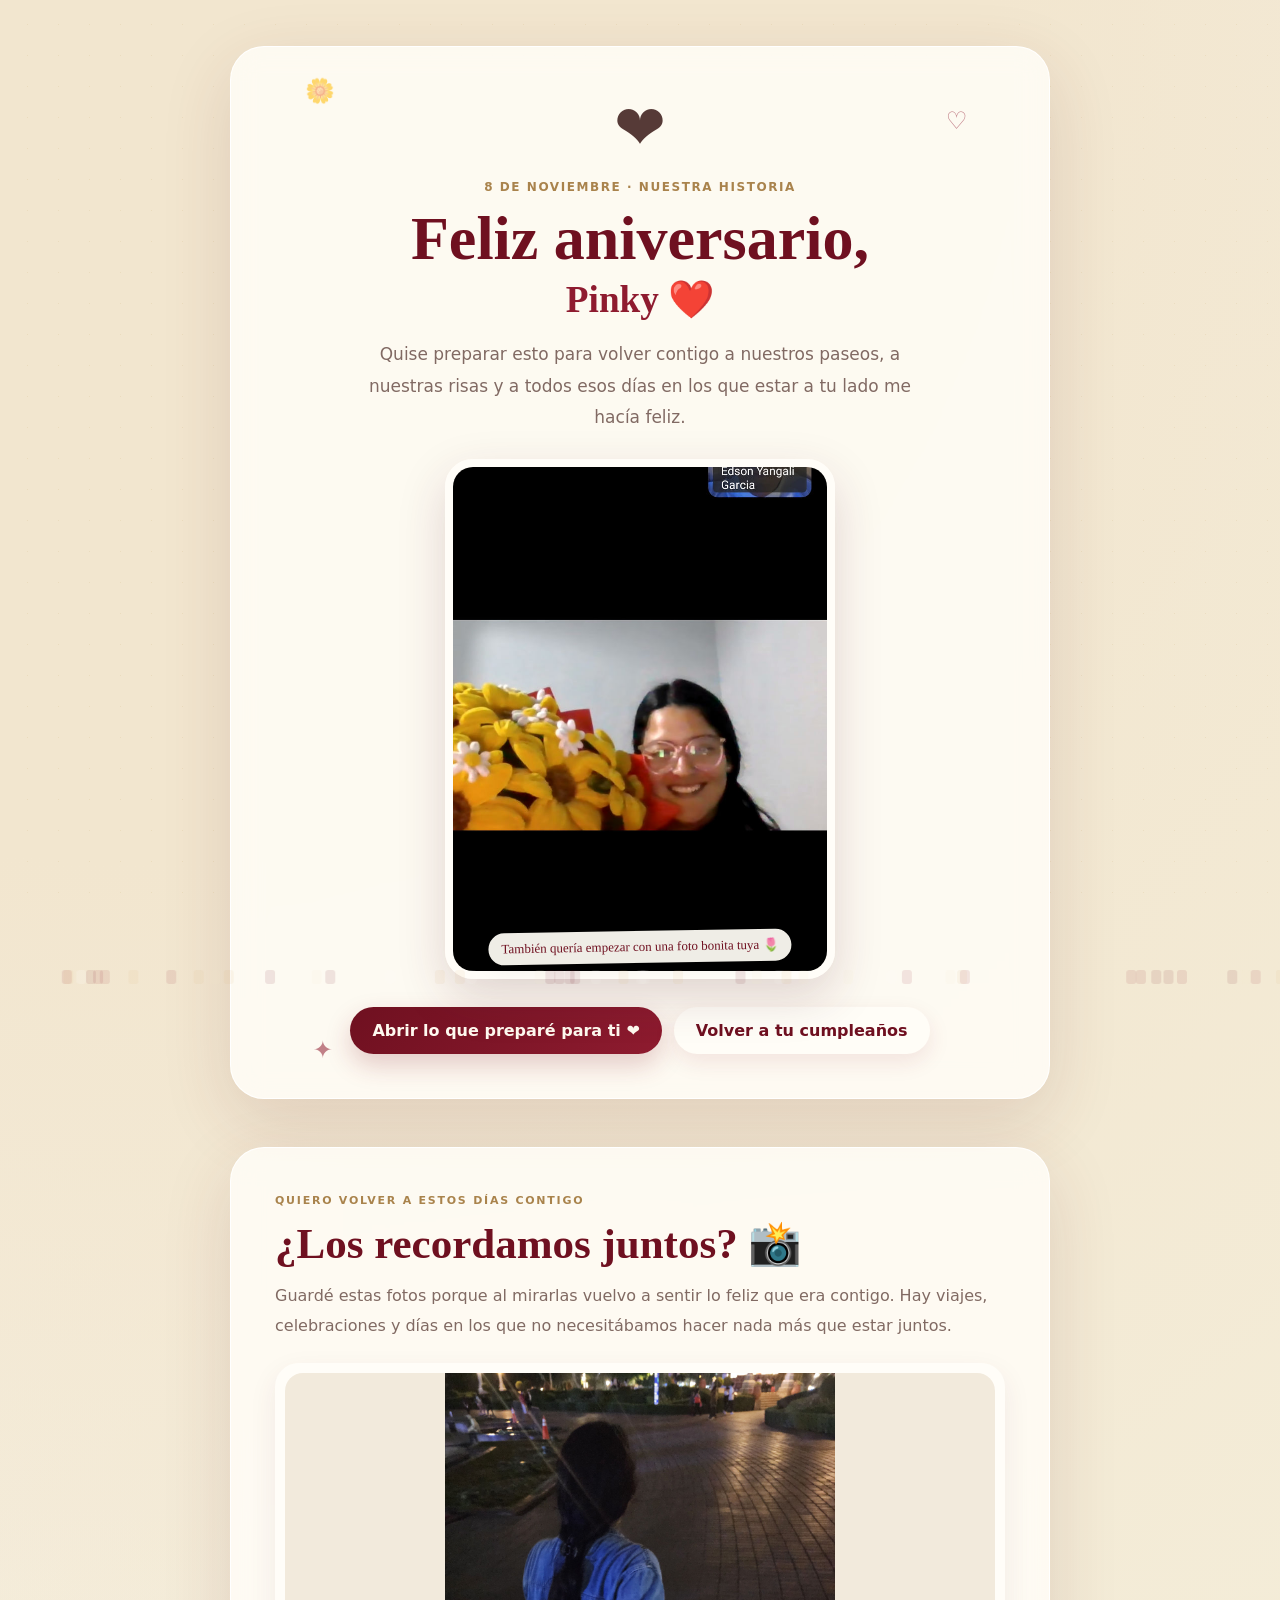
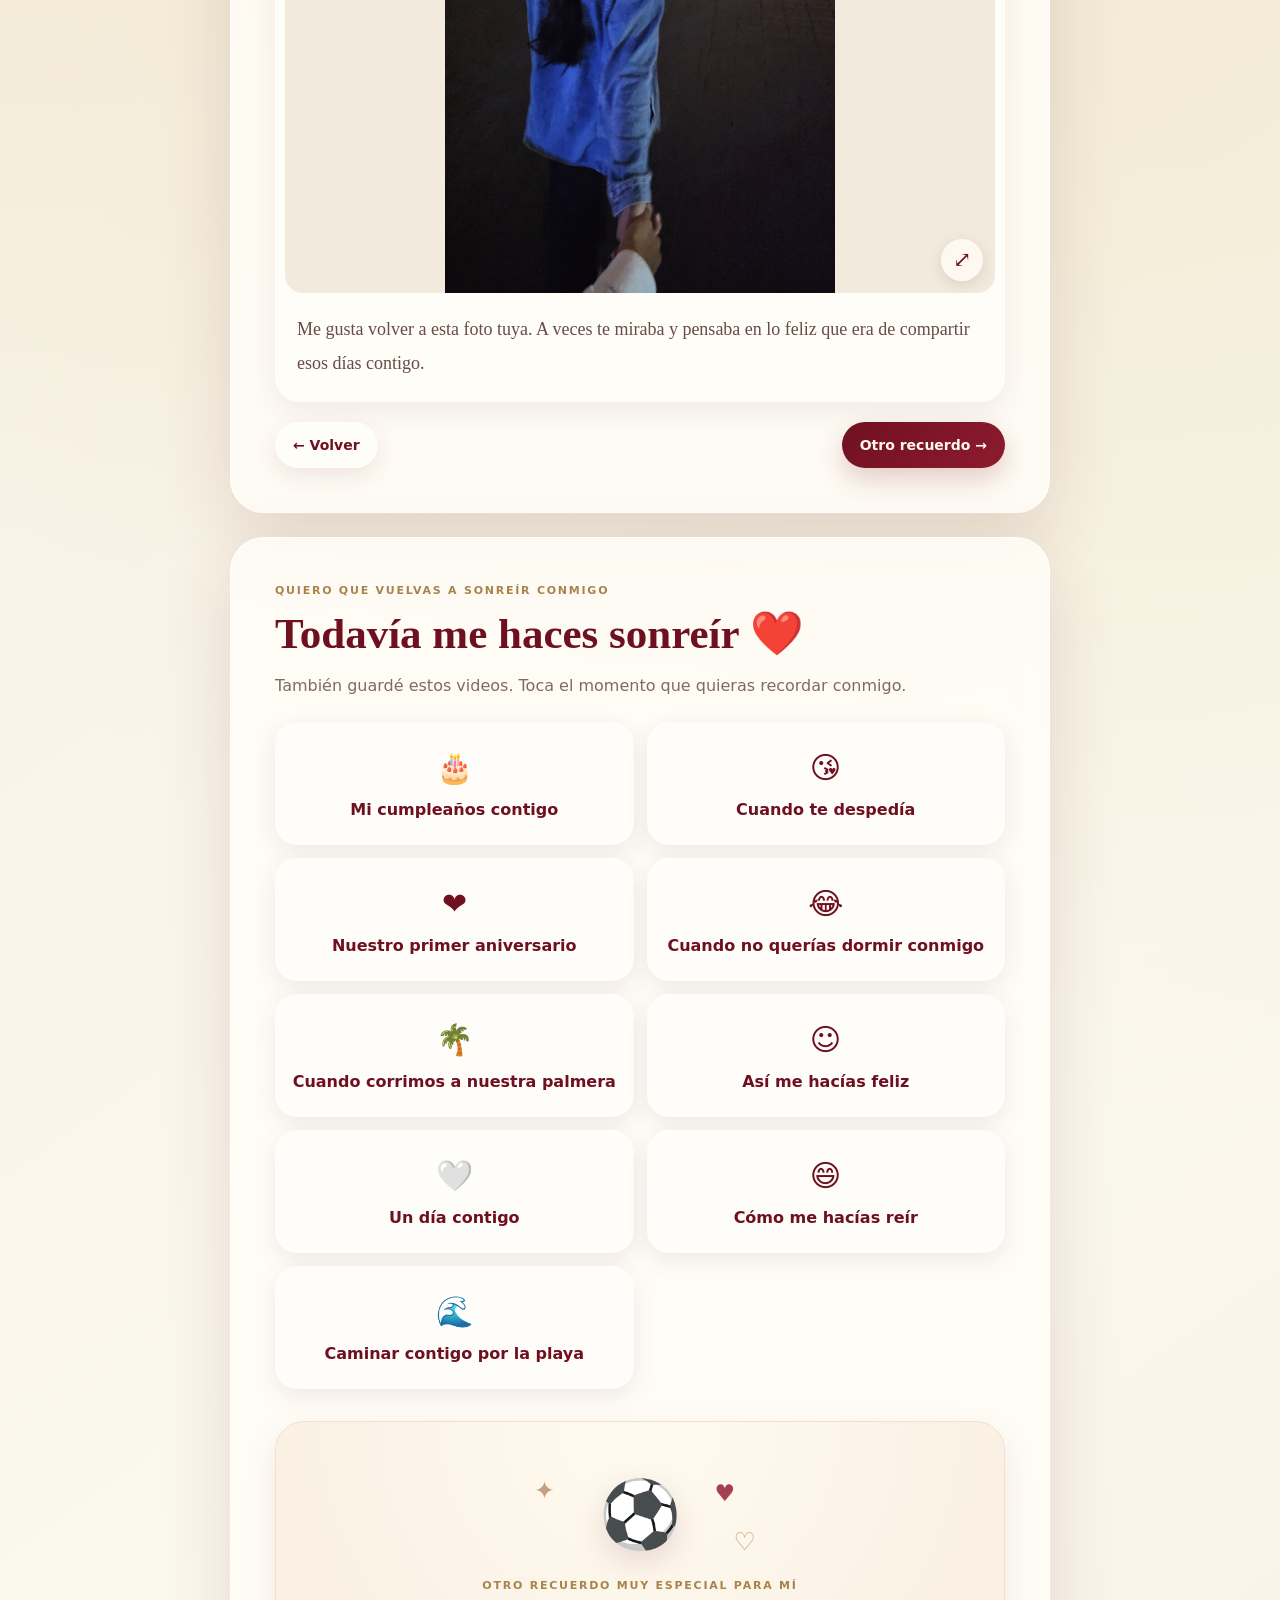
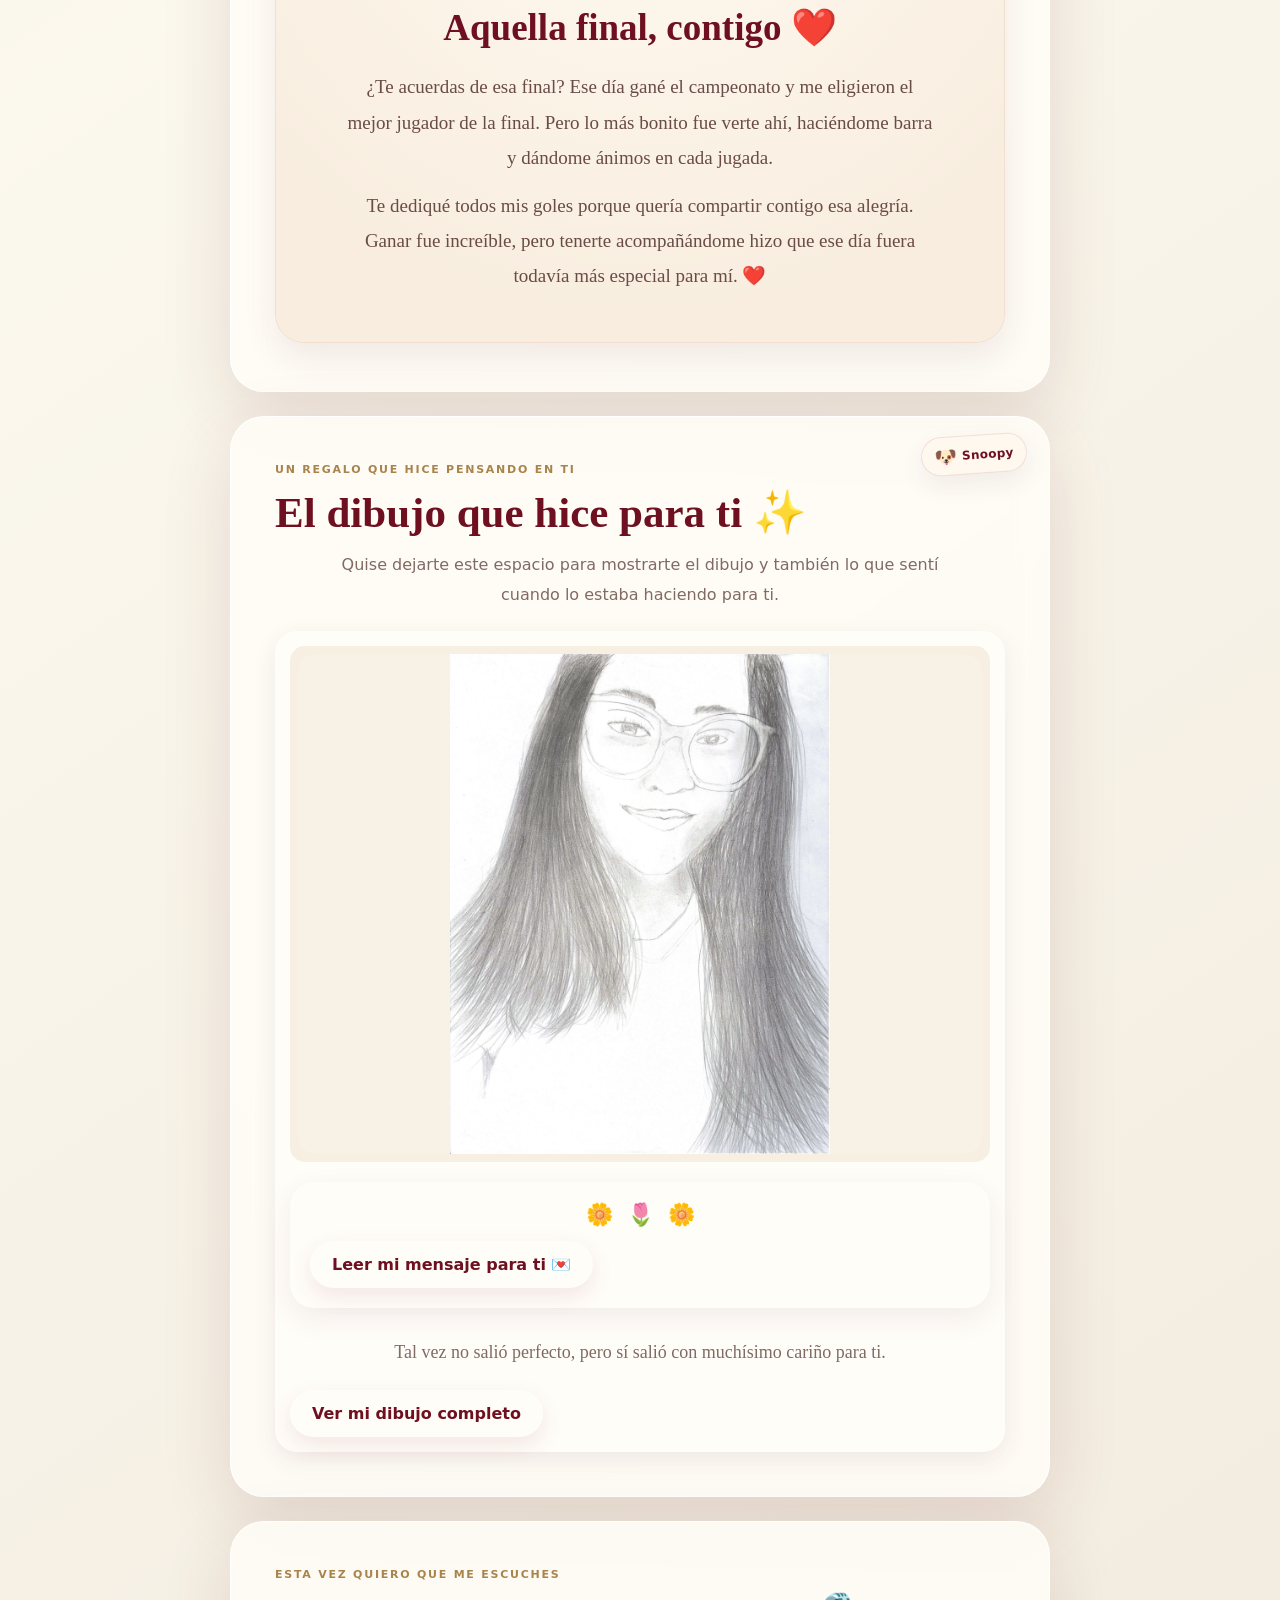
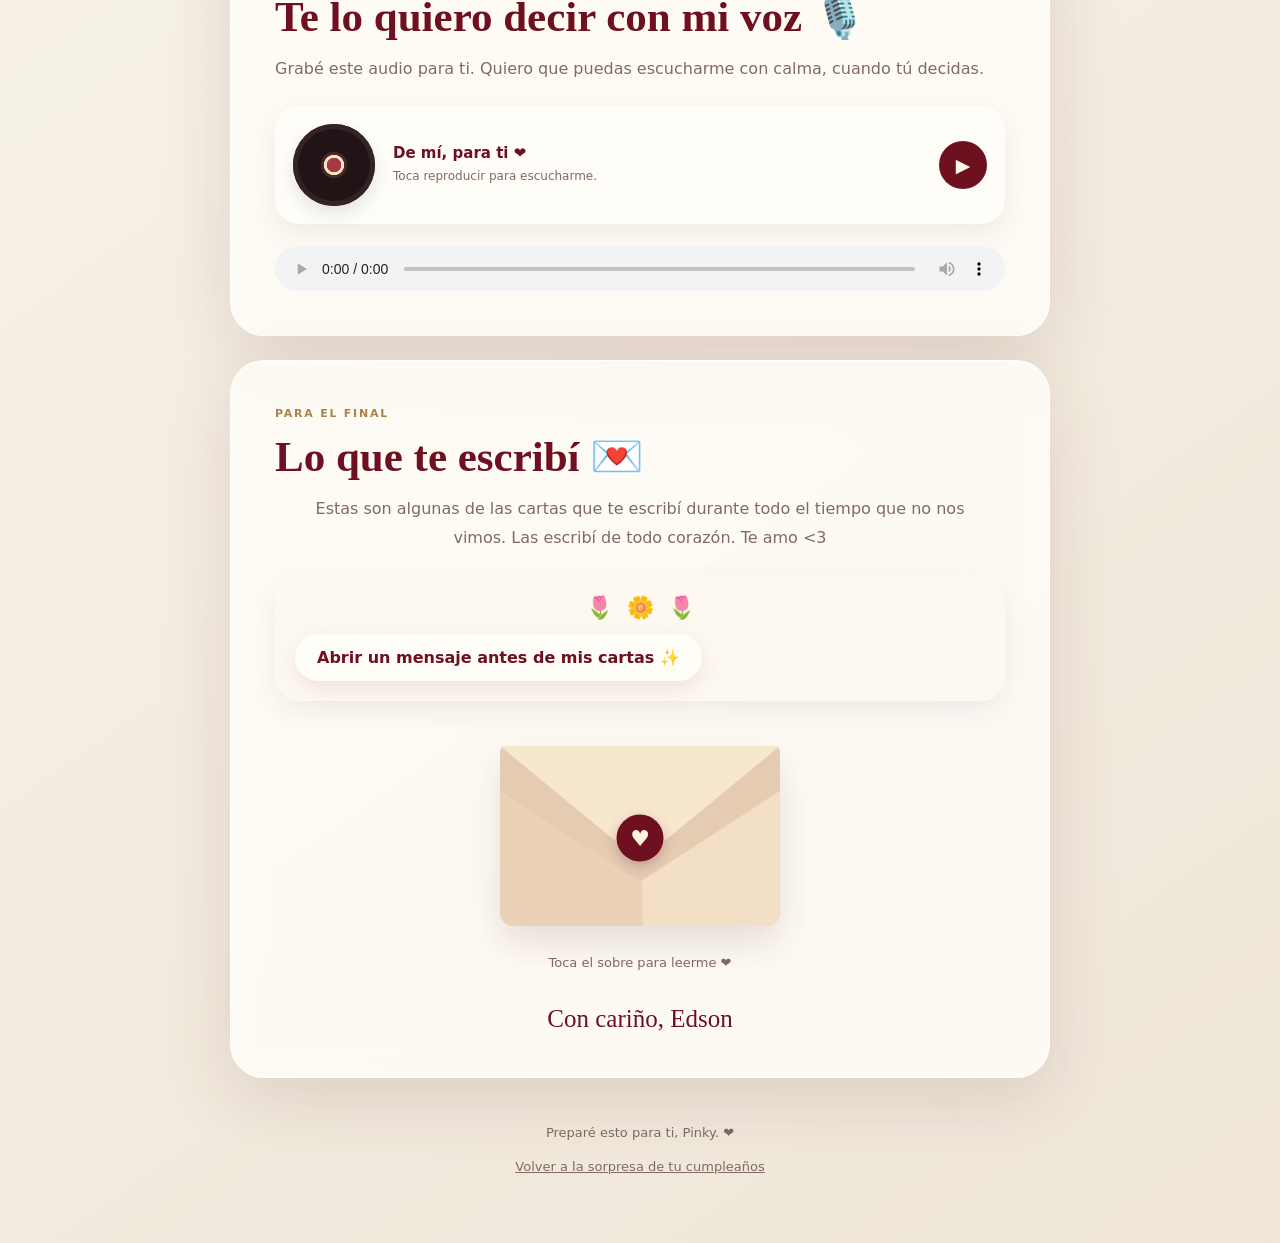
==== commit ca57e09a: "Agregar recuerdo del campeonato y dedicatoria para Pinky" ====
--- a/aniversario.html
+++ b/aniversario.html
@@ -7,8 +7,8 @@
 <meta name="robots" content="noindex,nofollow">
 <meta name="description" content="Pinky, preparé esto para recordar contigo todo lo que vivimos.">
 <title>Feliz aniversario, Pinky ❤️</title>
-<link rel="stylesheet" href="./assets/aniversario-experiencia.css?v=20261107-5">
-<script src="./assets/aniversario-experiencia.js?v=20261107-5" defer></script>
+<link rel="stylesheet" href="./assets/aniversario-experiencia.css?v=20261107-6">
+<script src="./assets/aniversario-experiencia.js?v=20261107-6" defer></script>
 </head>
 <body>
 <div class="floaters" id="floaters" aria-hidden="true"></div>
@@ -55,6 +55,18 @@
       <h2 class="section-title" id="videosTitle">Todavía me haces sonreír ❤️</h2>
       <p class="section-copy">También guardé estos videos. Toca el momento que quieras recordar conmigo.</p>
       <div class="open-grid" id="videoGrid"></div>
+      <article class="championship-card" aria-labelledby="championshipTitle">
+        <div class="championship-art" aria-hidden="true">
+          <span class="championship-spark spark-a">✦</span><span class="championship-spark spark-b">♡</span>
+          <span class="championship-ball">⚽</span>
+          <span class="championship-glow">♥</span>
+        </div>
+        <p class="section-kicker">Otro recuerdo muy especial para mí</p>
+        <h3 id="championshipTitle">Aquella final, contigo ❤️</h3>
+        <p>¿Te acuerdas de esa final? Ese día gané el campeonato y me eligieron el mejor jugador de la final. Pero lo más bonito fue verte ahí, haciéndome barra y dándome ánimos en cada jugada.</p>
+        <p>Te dediqué todos mis goles porque quería compartir contigo esa alegría. Ganar fue increíble, pero tenerte acompañándome hizo que ese día fuera todavía más especial para mí. ❤️</p>
+        <div id="championshipVideo" class="championship-video" hidden></div>
+      </article>
     </section>
 
     <section class="panel drawing-panel" id="dibujo" aria-labelledby="drawingTitle">
--- a/assets/aniversario-experiencia.css
+++ b/assets/aniversario-experiencia.css
@@ -16,4 +16,19 @@
 
 
 /* Ajustes finos solicitados */
-.drawing-panel{position:relative}.snoopy-float{position:absolute;top:18px;right:22px;display:flex;align-items:center;gap:6px;background:#fff8ef;border:1px solid rgba(111,16,32,.1);border-radius:999px;padding:8px 12px;box-shadow:0 10px 24px rgba(90,43,59,.08);font-size:18px;color:var(--u-maroon);transform:rotate(-4deg)}.snoopy-float span{font-size:12px;font-weight:700;letter-spacing:.02em}.drawing-panel .section-copy{text-align:center;max-width:620px;margin-left:auto;margin-right:auto}.drawing-panel .gift-message{margin-top:18px}.gift-message.is-visible{display:block}.drawing-note-card{margin-top:20px}.drawing-caption{margin:18px 0 20px;text-align:center}.drawing-open img{border-radius:18px;background:#f8f1e5}.envelope-paper{opacity:0;transform:translateY(28px);transition:transform .6s .25s,opacity .25s ease}.envelope.opened .envelope-paper{opacity:1;transform:translateY(-65px)}@media(max-width:520px){.snoopy-float{top:16px;right:16px;font-size:17px;padding:7px 10px}}@media(max-width:420px){.snoopy-float{position:static;display:inline-flex;margin:0 auto 14px;transform:rotate(-3deg)}}+.drawing-panel{position:relative}.snoopy-float{position:absolute;top:18px;right:22px;display:flex;align-items:center;gap:6px;background:#fff8ef;border:1px solid rgba(111,16,32,.1);border-radius:999px;padding:8px 12px;box-shadow:0 10px 24px rgba(90,43,59,.08);font-size:18px;color:var(--u-maroon);transform:rotate(-4deg)}.snoopy-float span{font-size:12px;font-weight:700;letter-spacing:.02em}.drawing-panel .section-copy{text-align:center;max-width:620px;margin-left:auto;margin-right:auto}.drawing-panel .gift-message{margin-top:18px}.gift-message.is-visible{display:block}.drawing-note-card{margin-top:20px}.drawing-caption{margin:18px 0 20px;text-align:center}.drawing-open img{border-radius:18px;background:#f8f1e5}.envelope-paper{opacity:0;transform:translateY(28px);transition:transform .6s .25s,opacity .25s ease}.envelope.opened .envelope-paper{opacity:1;transform:translateY(-65px)}@media(max-width:520px){.snoopy-float{top:16px;right:16px;font-size:17px;padding:7px 10px}}@media(max-width:420px){.snoopy-float{position:static;display:inline-flex;margin:0 auto 14px;transform:rotate(-3deg)}}
+/* Recuerdo de la final del campeonato: discreto y con la estética del cumpleaños */
+.championship-card{position:relative;isolation:isolate;margin:32px 0 4px;padding:clamp(24px,5vw,36px);text-align:center;border-radius:29px;background:radial-gradient(circle at 50% 0%,#fffaf0 0%,#f8eddf 80%);border:1px solid #f2dfcd;box-shadow:0 14px 35px rgba(91,33,43,.09)}
+.championship-card .section-kicker{margin-top:8px}
+.championship-card h3{font:700 clamp(27px,5vw,37px)/1.2 Georgia,serif;color:var(--u-maroon);margin:10px 0 19px}
+.championship-card p:not(.section-kicker){margin:0 auto 13px;max-width:590px;font-family:Georgia,serif;font-size:clamp(16px,2.4vw,19px);line-height:1.85;color:#6a4c46}
+.championship-art{height:108px;display:flex;align-items:center;justify-content:center;position:relative;margin:2px auto 9px}
+.championship-ball{display:block;font-size:66px;animation:championshipBounce 3.8s ease-in-out infinite;filter:drop-shadow(0 10px 14px rgba(91,31,44,.14))}
+.championship-glow{position:absolute;right:calc(50% - 95px);top:20px;color:#a44052;font-size:23px;animation:pulse 2s ease-in-out infinite}
+.championship-spark{position:absolute;color:#bb8e67;opacity:.82;font-size:25px;animation:twinkle 2.8s ease-in-out infinite}
+.championship-spark.spark-a{left:calc(50% - 106px);top:16px}
+.championship-spark.spark-b{right:calc(50% - 116px);bottom:12px;animation-delay:1.2s}
+@keyframes championshipBounce{0%,100%{transform:translateY(0) rotate(-8deg)}50%{transform:translateY(-11px) rotate(8deg)}}
+.championship-video{margin:23px auto 2px;max-width:560px}
+.championship-video video{display:block;width:100%;max-height:62svh;object-fit:contain;border-radius:19px;background:#22171a;box-shadow:0 12px 27px #4d132127}
+@media(prefers-reduced-motion:reduce){.championship-ball,.championship-glow,.championship-spark{animation:none}}
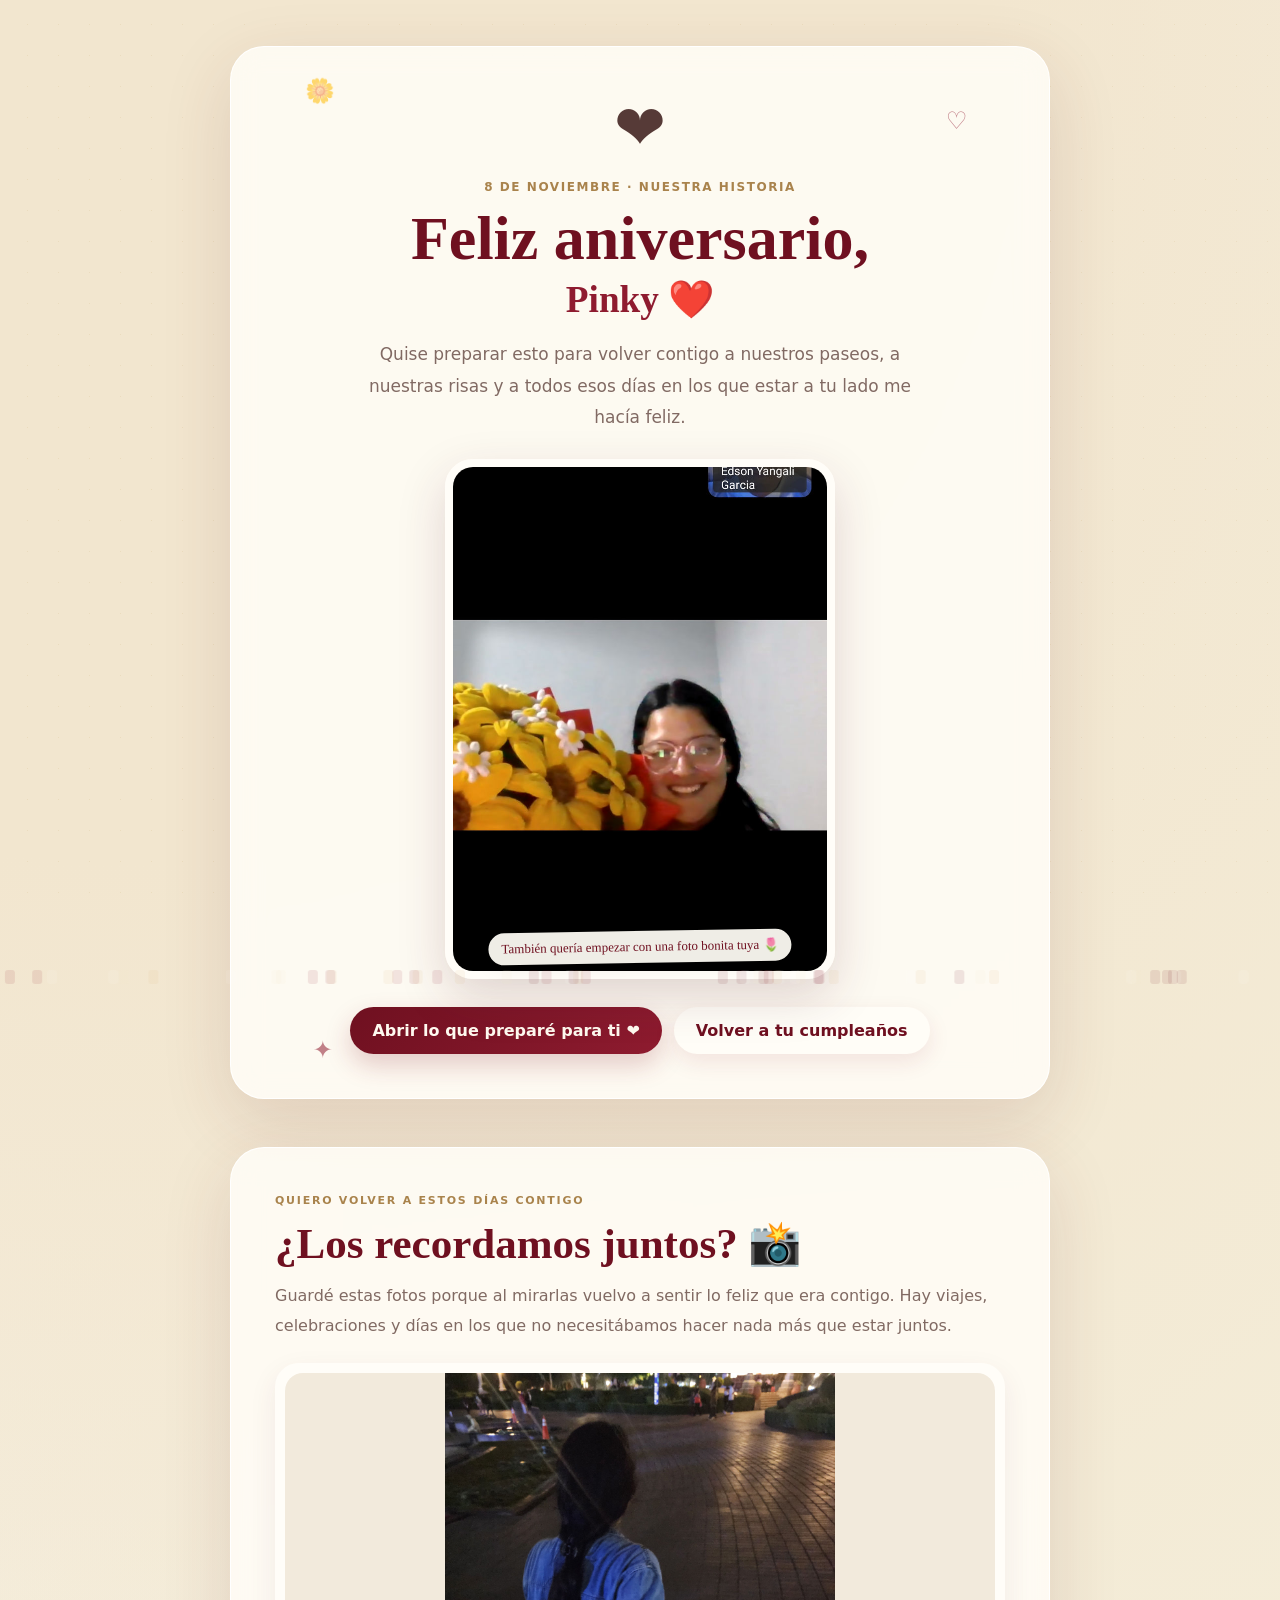
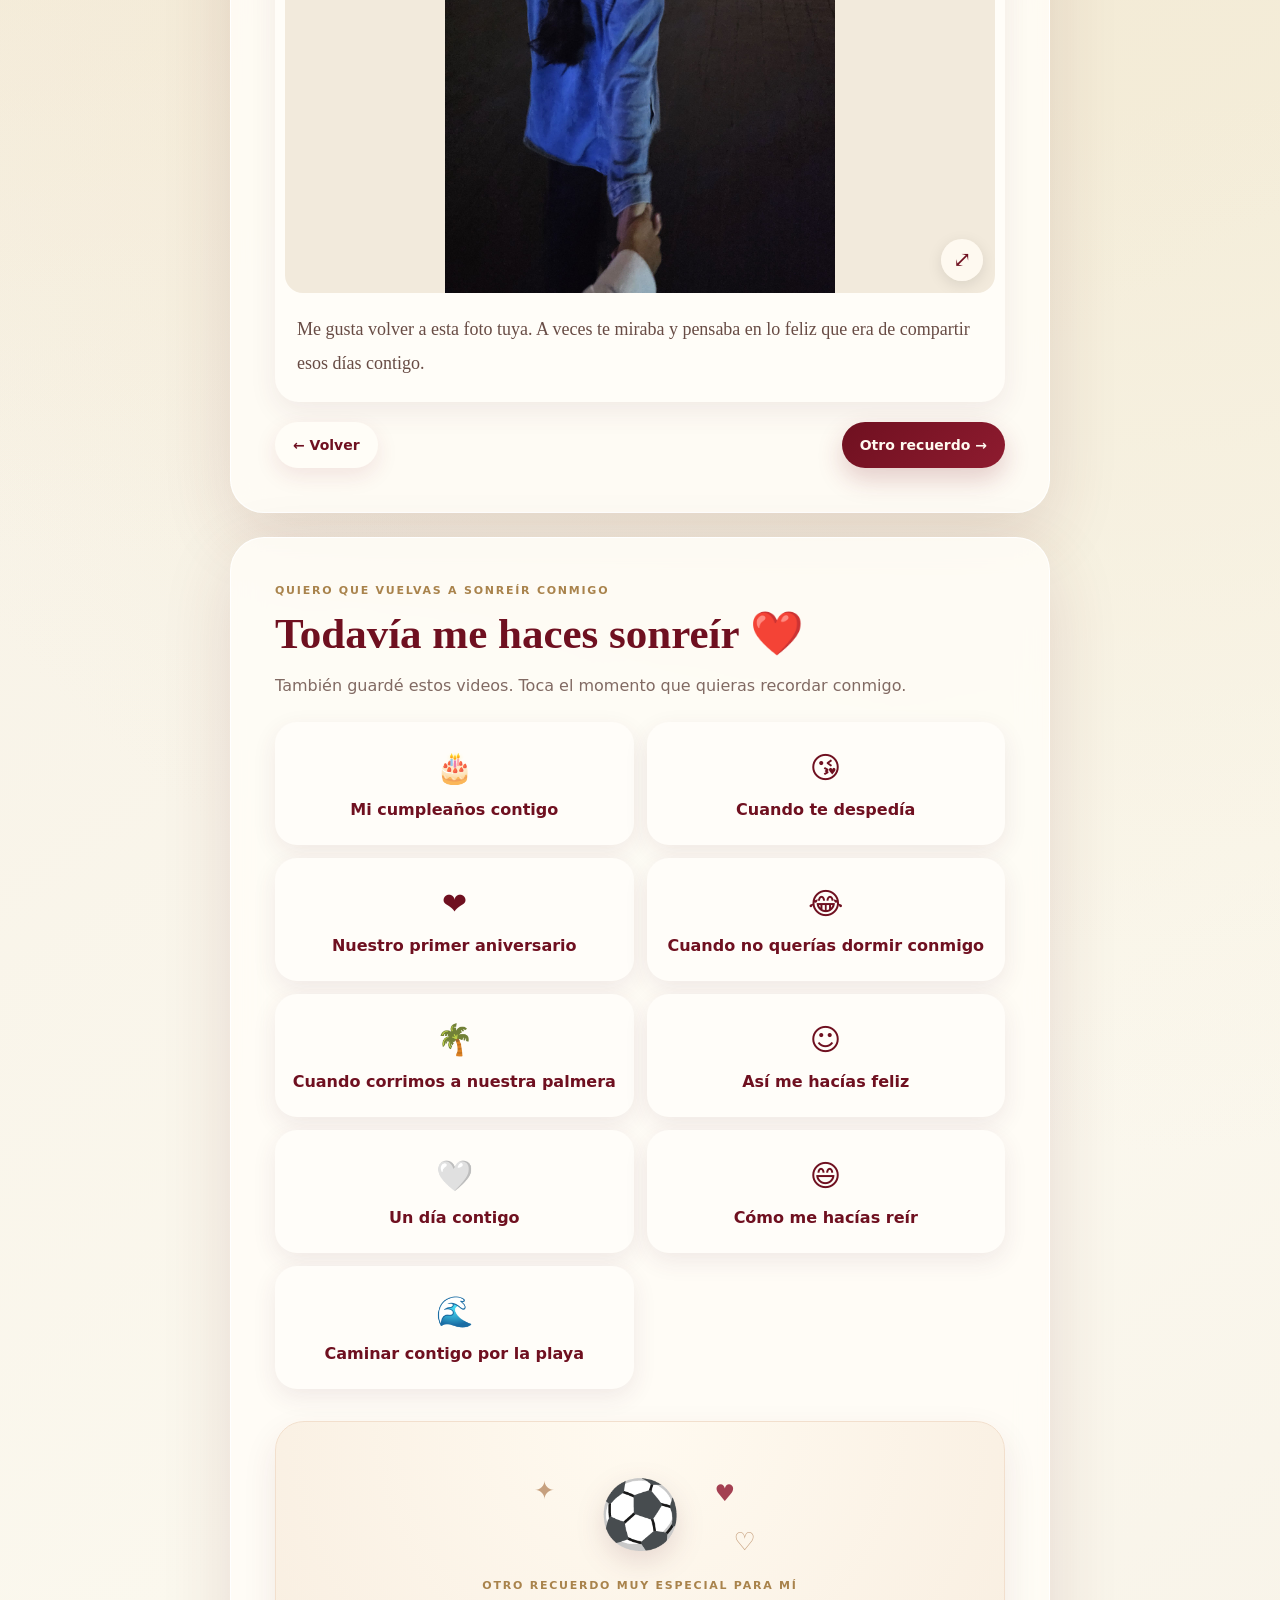
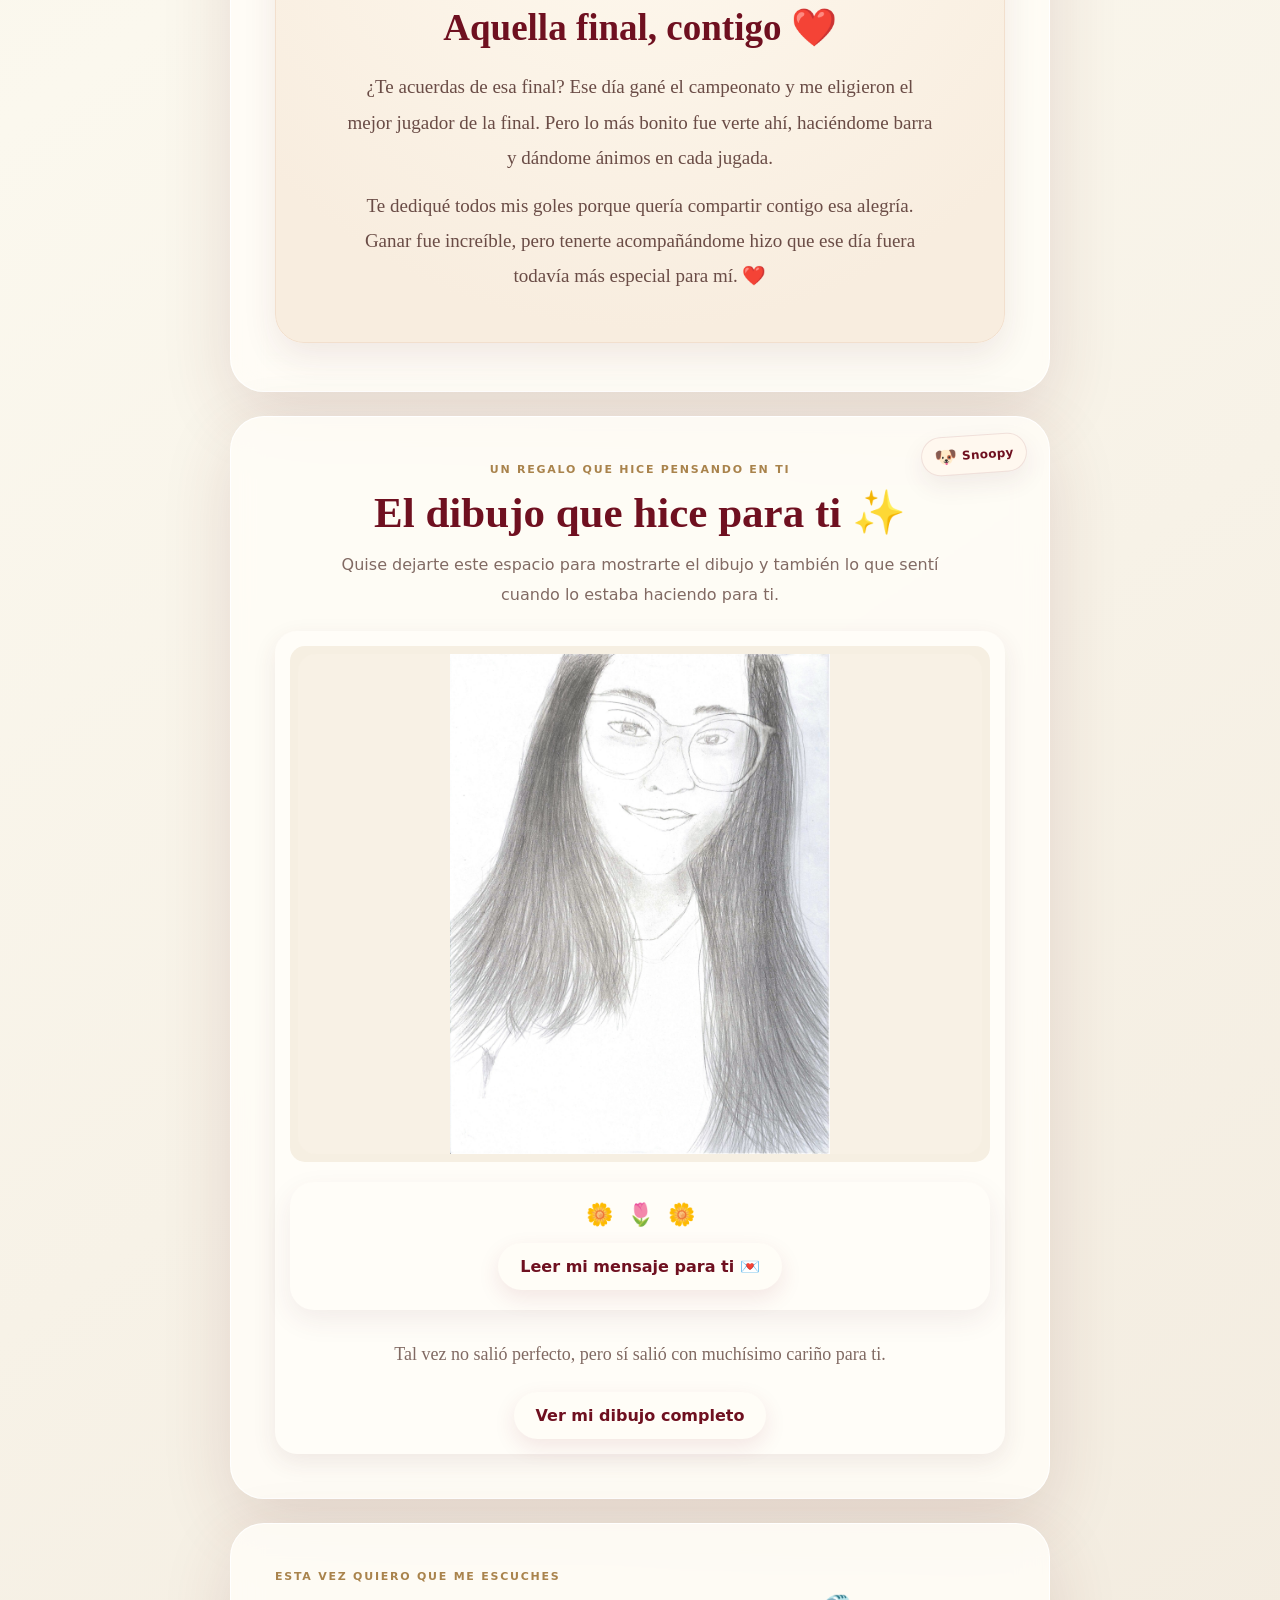
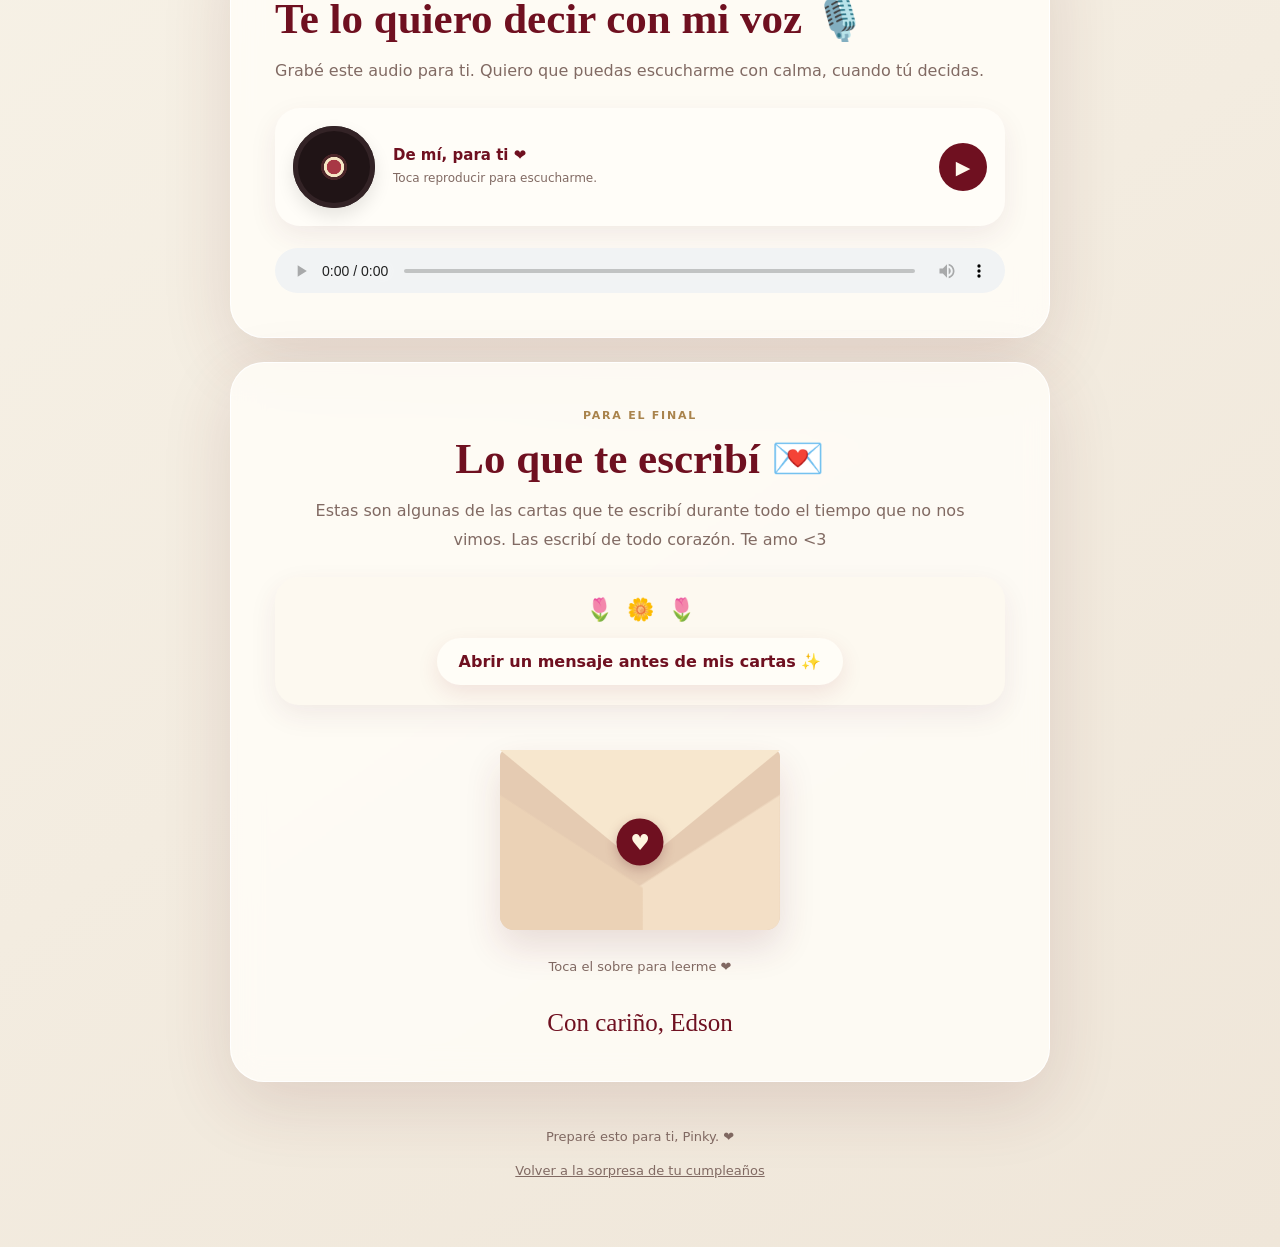
==== commit 21905d32: "Centrar los mensajes y preparar la reproducción del recuerdo de la final" ====
--- a/aniversario.html
+++ b/aniversario.html
@@ -63,9 +63,10 @@
         </div>
         <p class="section-kicker">Otro recuerdo muy especial para mí</p>
         <h3 id="championshipTitle">Aquella final, contigo ❤️</h3>
+        <div id="championshipVideo" class="championship-video" hidden></div>
         <p>¿Te acuerdas de esa final? Ese día gané el campeonato y me eligieron el mejor jugador de la final. Pero lo más bonito fue verte ahí, haciéndome barra y dándome ánimos en cada jugada.</p>
         <p>Te dediqué todos mis goles porque quería compartir contigo esa alegría. Ganar fue increíble, pero tenerte acompañándome hizo que ese día fuera todavía más especial para mí. ❤️</p>
-        <div id="championshipVideo" class="championship-video" hidden></div>
+
       </article>
     </section>
 
--- a/assets/aniversario-experiencia.css
+++ b/assets/aniversario-experiencia.css
@@ -32,3 +32,19 @@
 .championship-video{margin:23px auto 2px;max-width:560px}
 .championship-video video{display:block;width:100%;max-height:62svh;object-fit:contain;border-radius:19px;background:#22171a;box-shadow:0 12px 27px #4d132127}
 @media(prefers-reduced-motion:reduce){.championship-ball,.championship-glow,.championship-spark{animation:none}}
+
+/* Ajuste de centrado solicitado para mensajes, notas y acciones (2026-11-07) */
+#dibujo .section-kicker,#dibujo .section-title,#dibujo .section-copy,
+#cartas .section-kicker,#cartas .section-title,#cartas .section-copy{text-align:center}
+.drawing-panel .gift-message,.drawing-panel .drawing-note-card,.letters-panel .note-card{text-align:center}
+.drawing-panel .drawing-open{display:block;width:100%;margin-inline:auto}
+.drawing-panel .flower-row,.letters-panel .flower-row{justify-content:center}
+.drawing-panel .revealed-note,.letters-panel .revealed-note{text-align:center}
+.drawing-panel .revealed-note p,.letters-panel .revealed-note p{text-align:center}
+.drawing-panel .drawing-note-card > .btn,.letters-panel .note-card > .btn,
+.drawing-panel .gift-message > .btn{display:flex;align-items:center;justify-content:center;max-width:min(100%,460px);width:max-content;margin:16px auto 0;text-align:center;white-space:normal}
+.drawing-panel .gift-message .drawing-caption{margin:20px auto;max-width:620px;text-align:center}
+.championship-video{width:min(100%,570px);margin:24px auto}
+.championship-video video{width:100%;display:block;margin:0 auto}
+@media(max-width:520px){.drawing-panel .drawing-note-card > .btn,.letters-panel .note-card > .btn,
+.drawing-panel .gift-message > .btn{width:100%;max-width:100%;padding-inline:15px;line-height:1.4}}
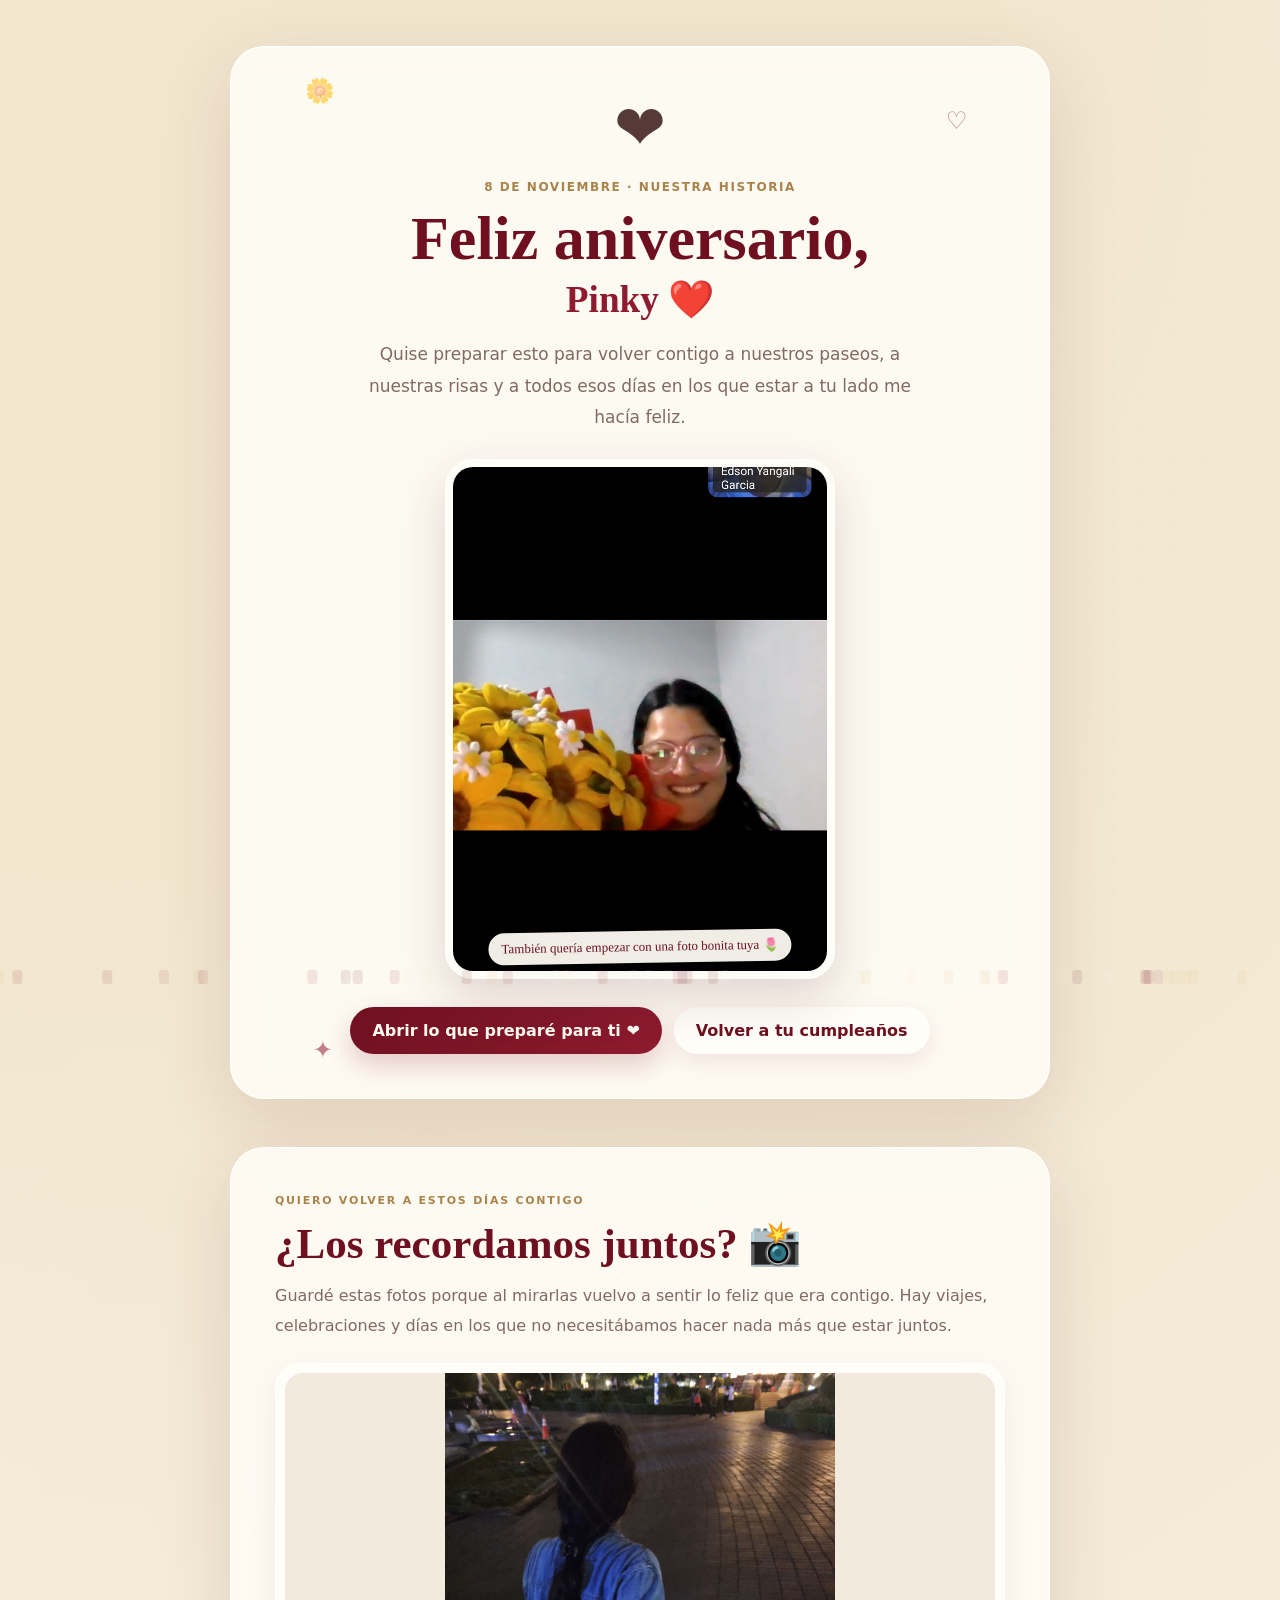
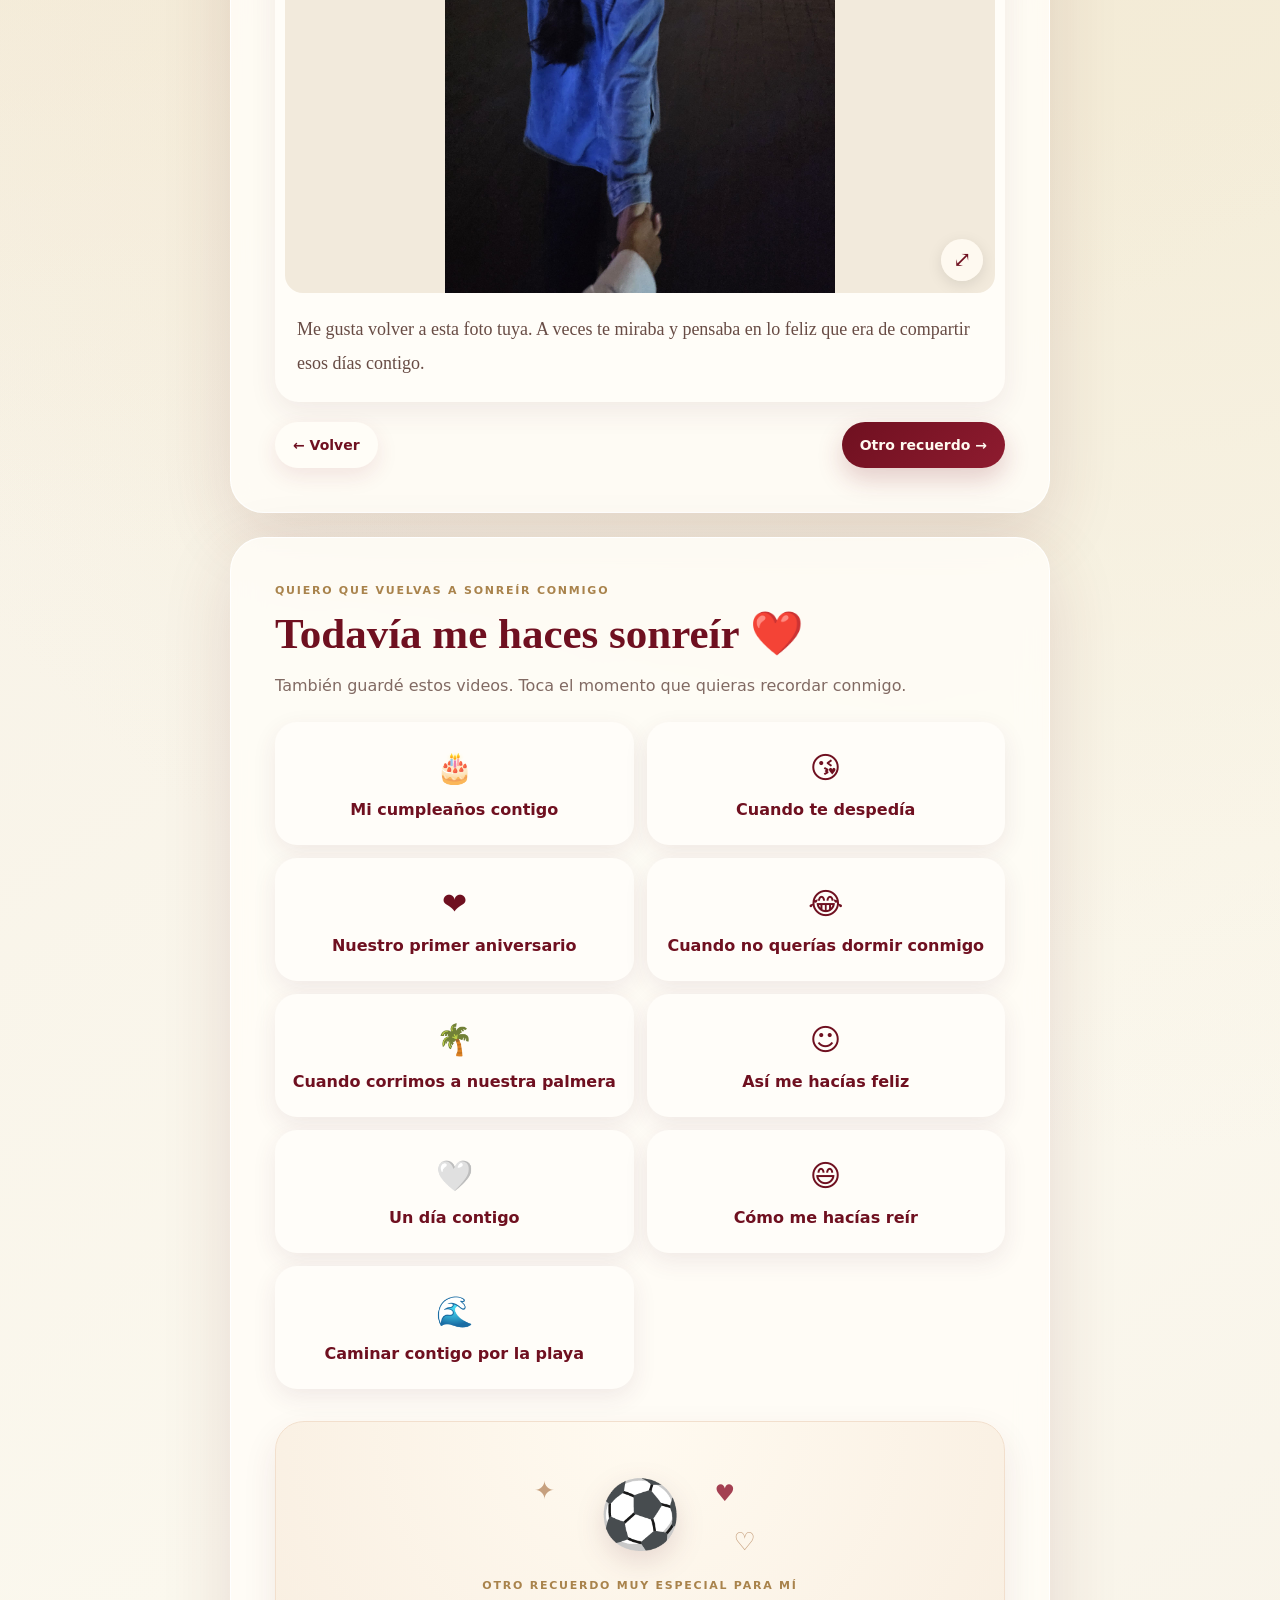
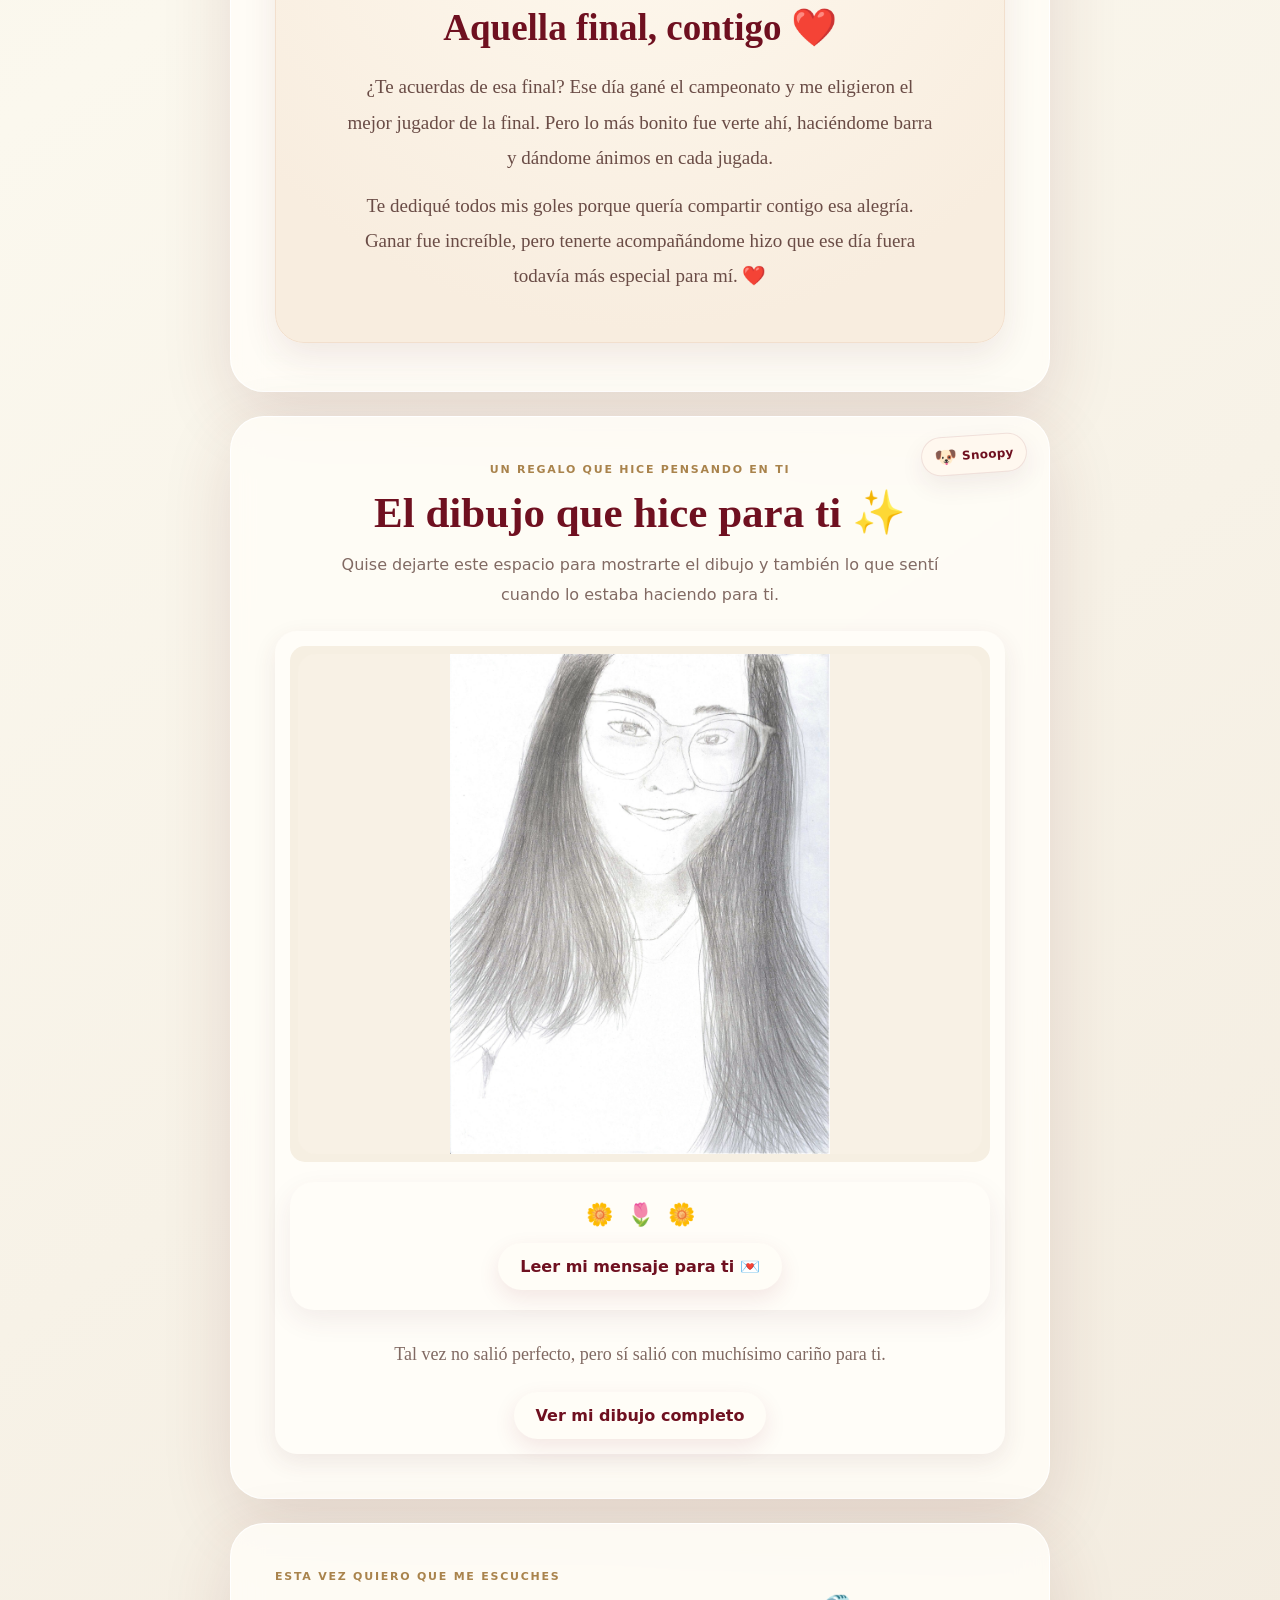
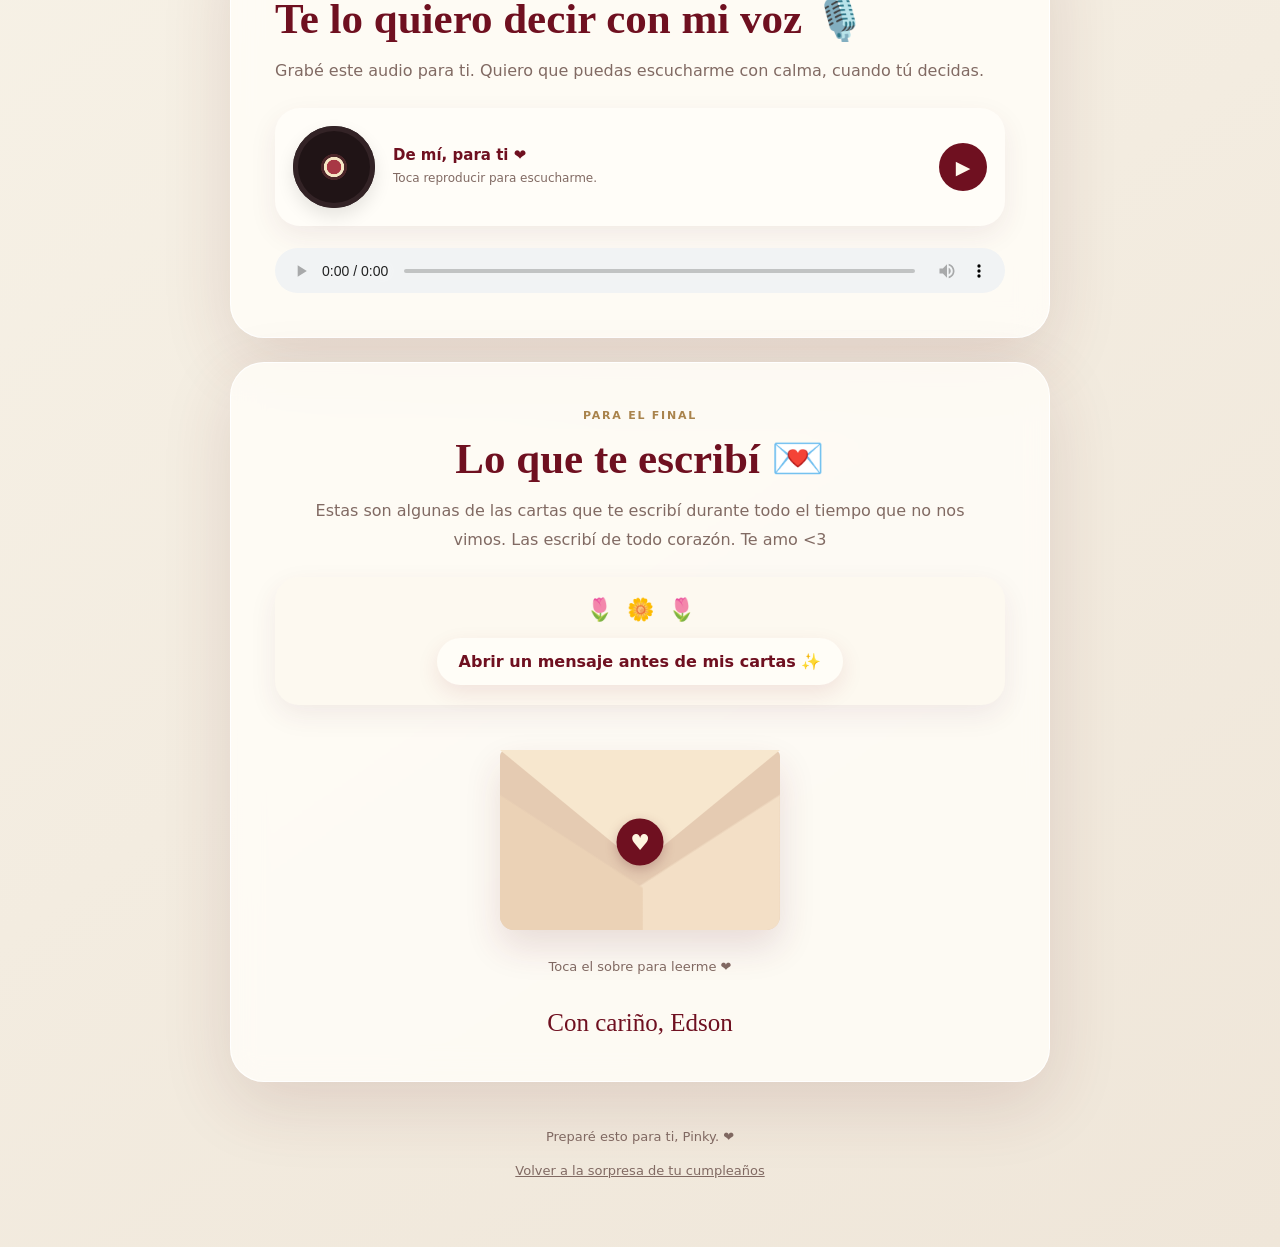
==== commit ad2d7b82: "Refrescar estilos centrados de recuerdos y reproductor de la final" ====
--- a/aniversario.html
+++ b/aniversario.html
@@ -7,8 +7,8 @@
 <meta name="robots" content="noindex,nofollow">
 <meta name="description" content="Pinky, preparé esto para recordar contigo todo lo que vivimos.">
 <title>Feliz aniversario, Pinky ❤️</title>
-<link rel="stylesheet" href="./assets/aniversario-experiencia.css?v=20261107-6">
-<script src="./assets/aniversario-experiencia.js?v=20261107-6" defer></script>
+<link rel="stylesheet" href="./assets/aniversario-experiencia.css?v=20261107-7">
+<script src="./assets/aniversario-experiencia.js?v=20261107-7" defer></script>
 </head>
 <body>
 <div class="floaters" id="floaters" aria-hidden="true"></div>
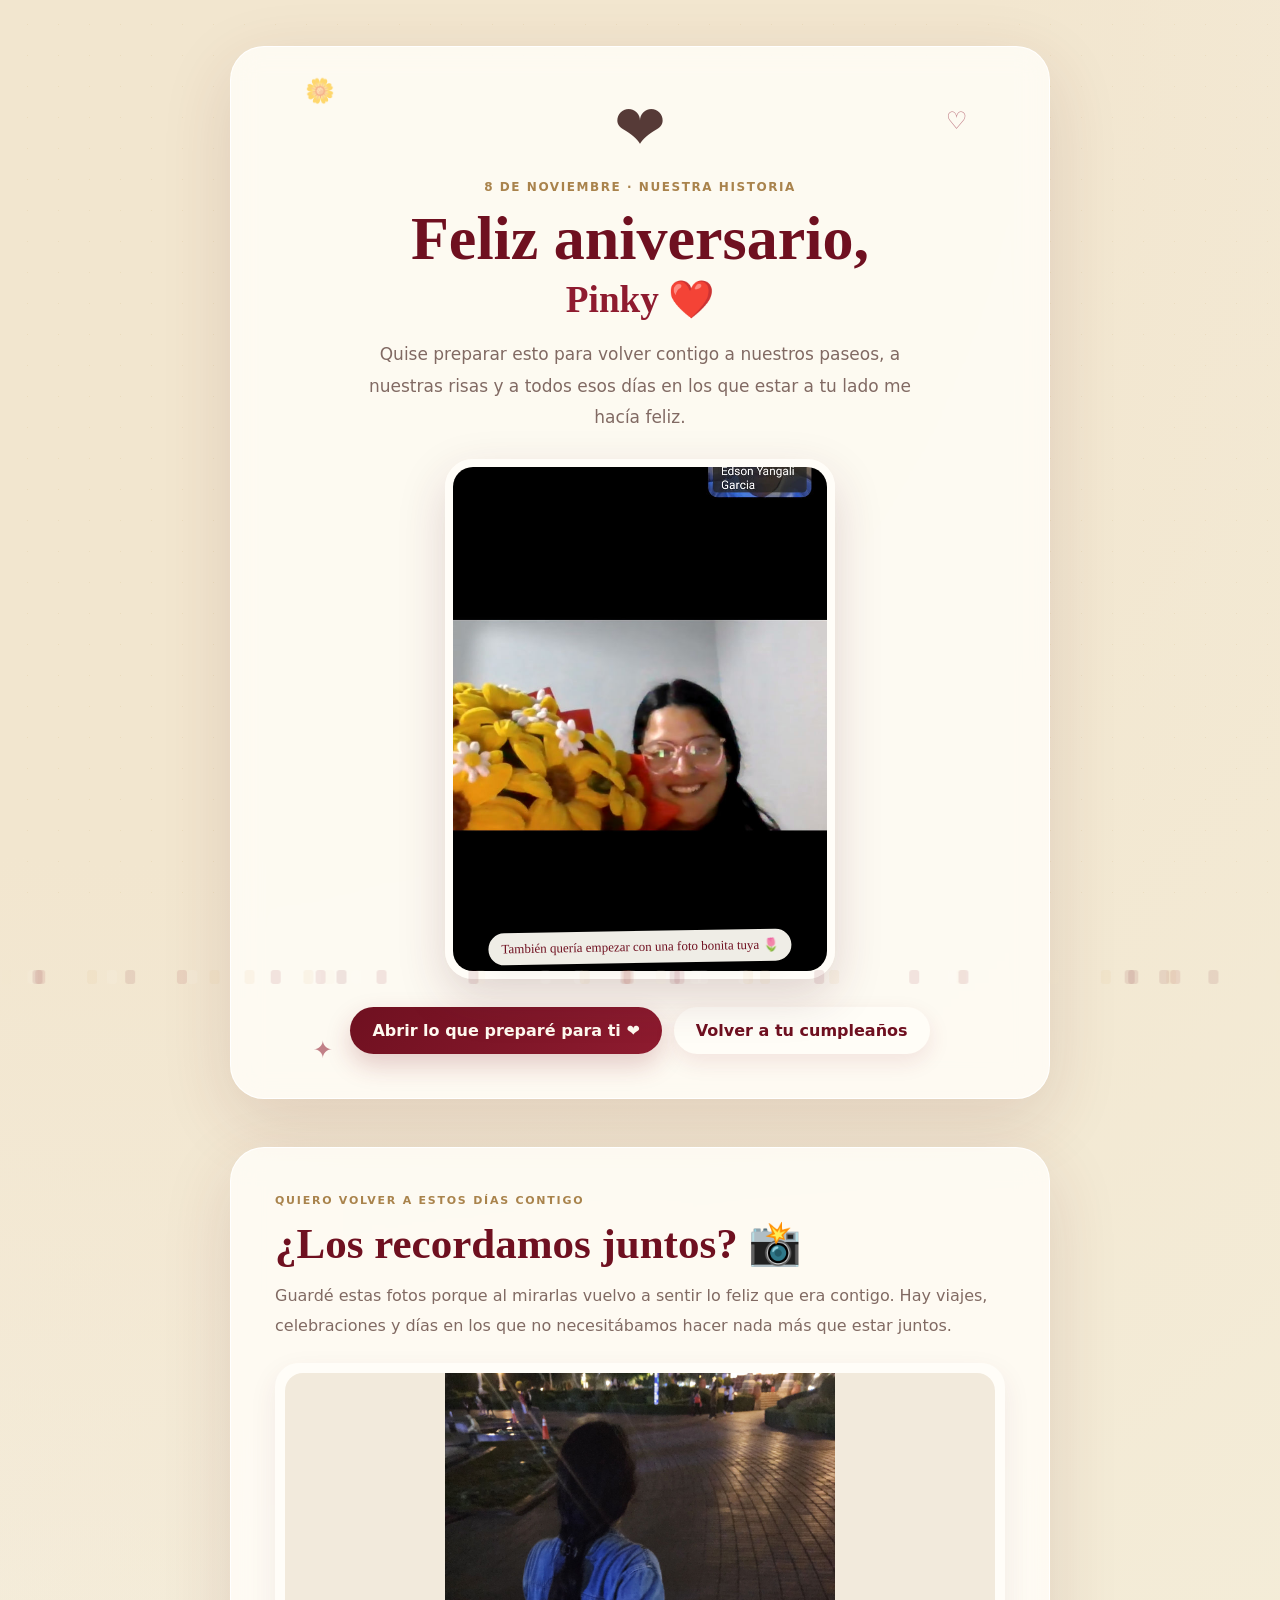
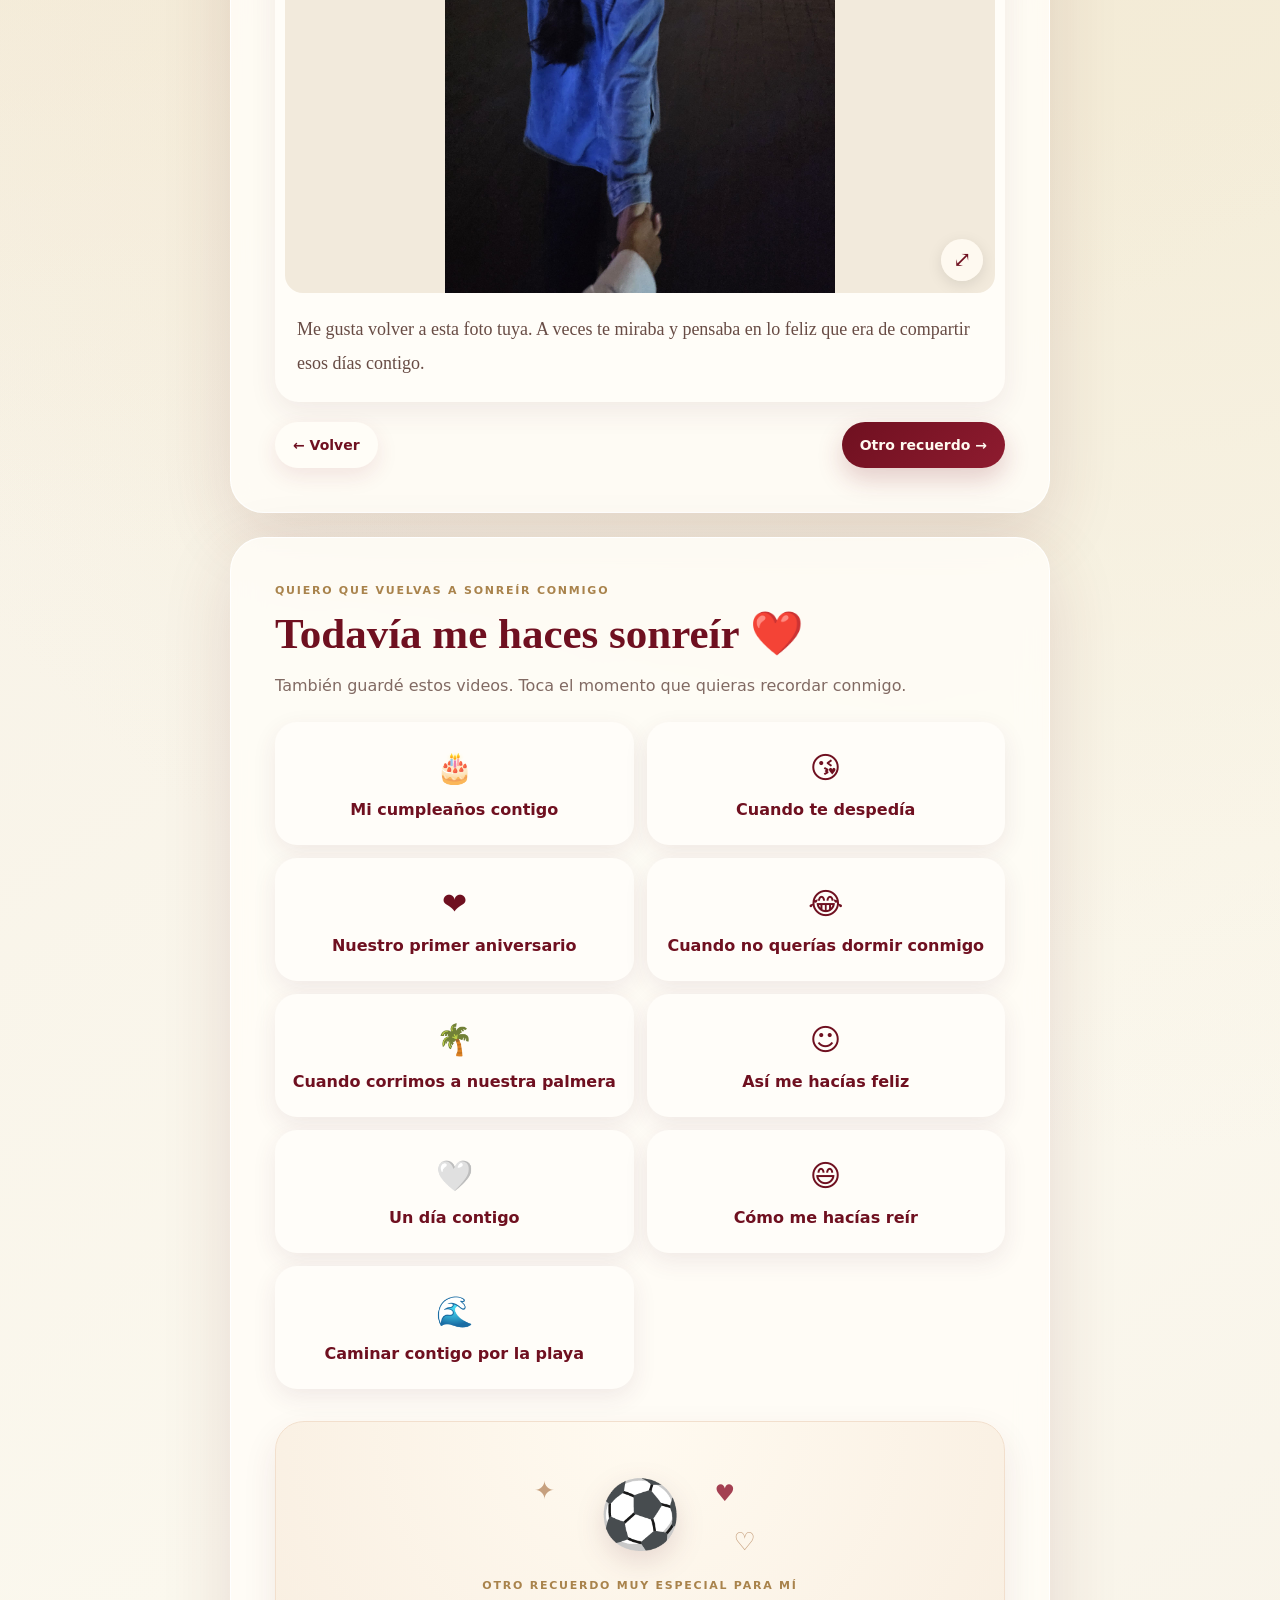
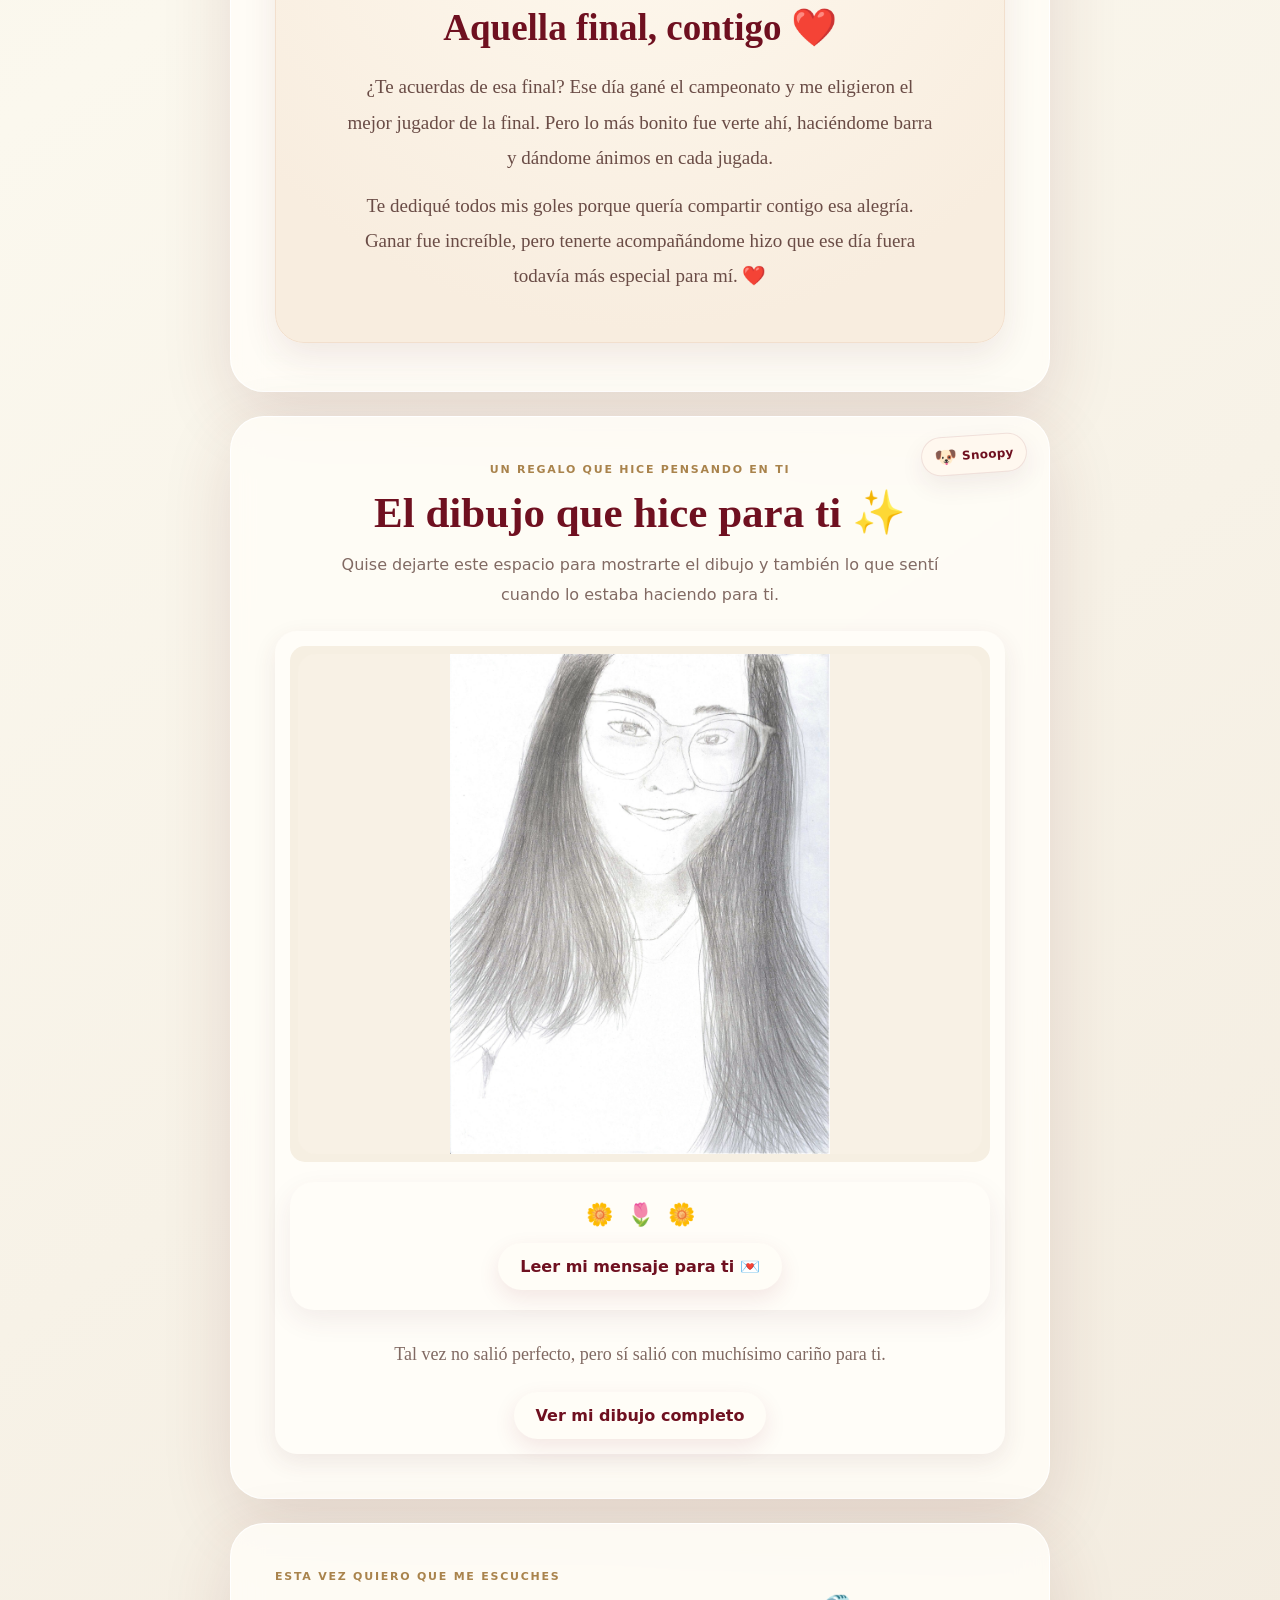
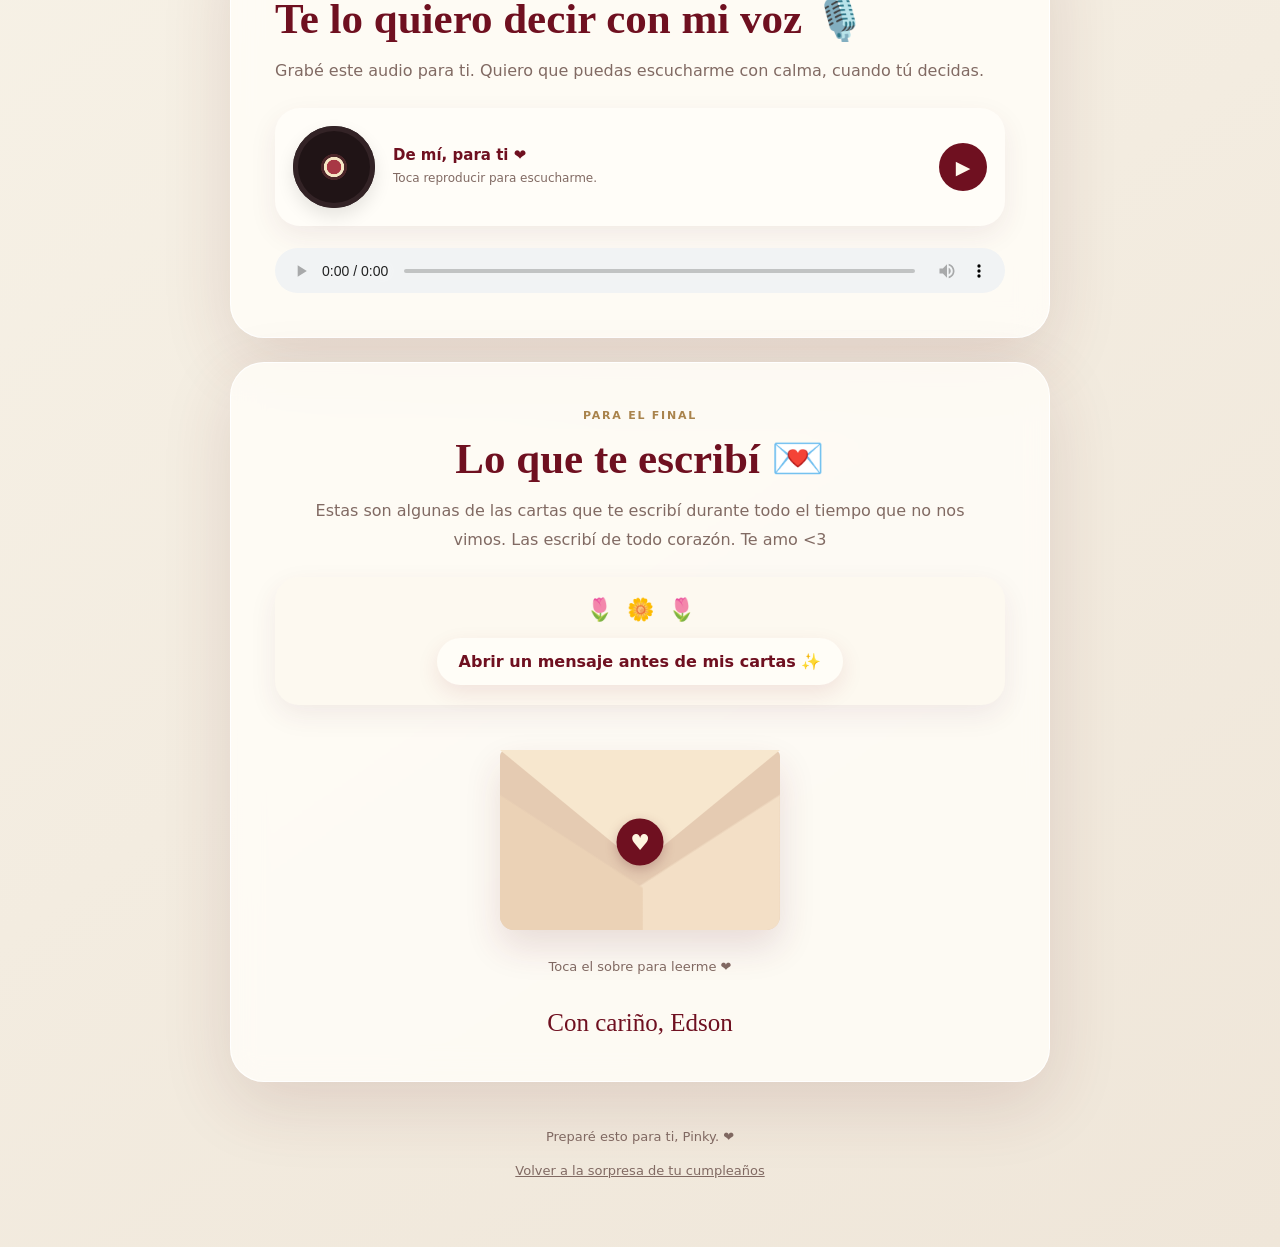
==== commit 11de1fde: "Actualizar versión del script del video de la final" ====
--- a/aniversario.html
+++ b/aniversario.html
@@ -8,7 +8,7 @@
 <meta name="description" content="Pinky, preparé esto para recordar contigo todo lo que vivimos.">
 <title>Feliz aniversario, Pinky ❤️</title>
 <link rel="stylesheet" href="./assets/aniversario-experiencia.css?v=20261107-7">
-<script src="./assets/aniversario-experiencia.js?v=20261107-7" defer></script>
+<script src="./assets/aniversario-experiencia.js?v=20261107-8" defer></script>
 </head>
 <body>
 <div class="floaters" id="floaters" aria-hidden="true"></div>
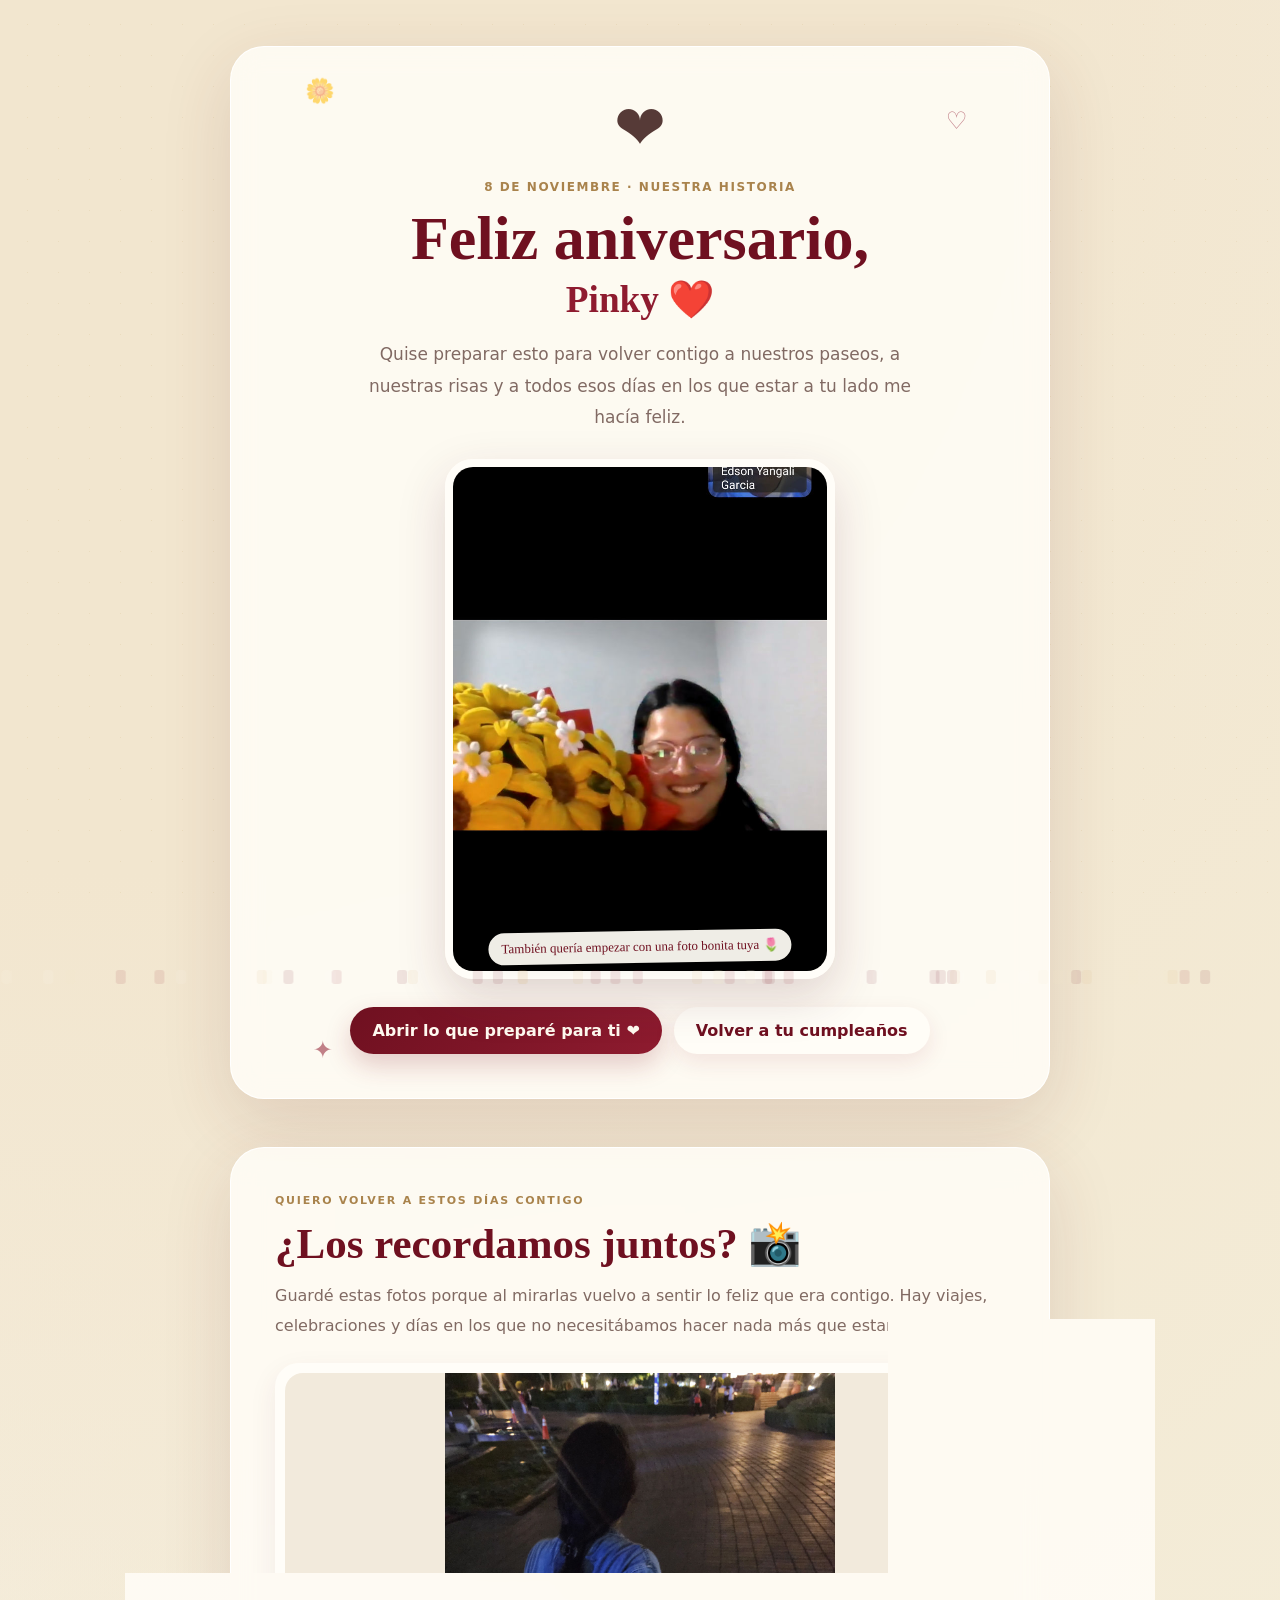
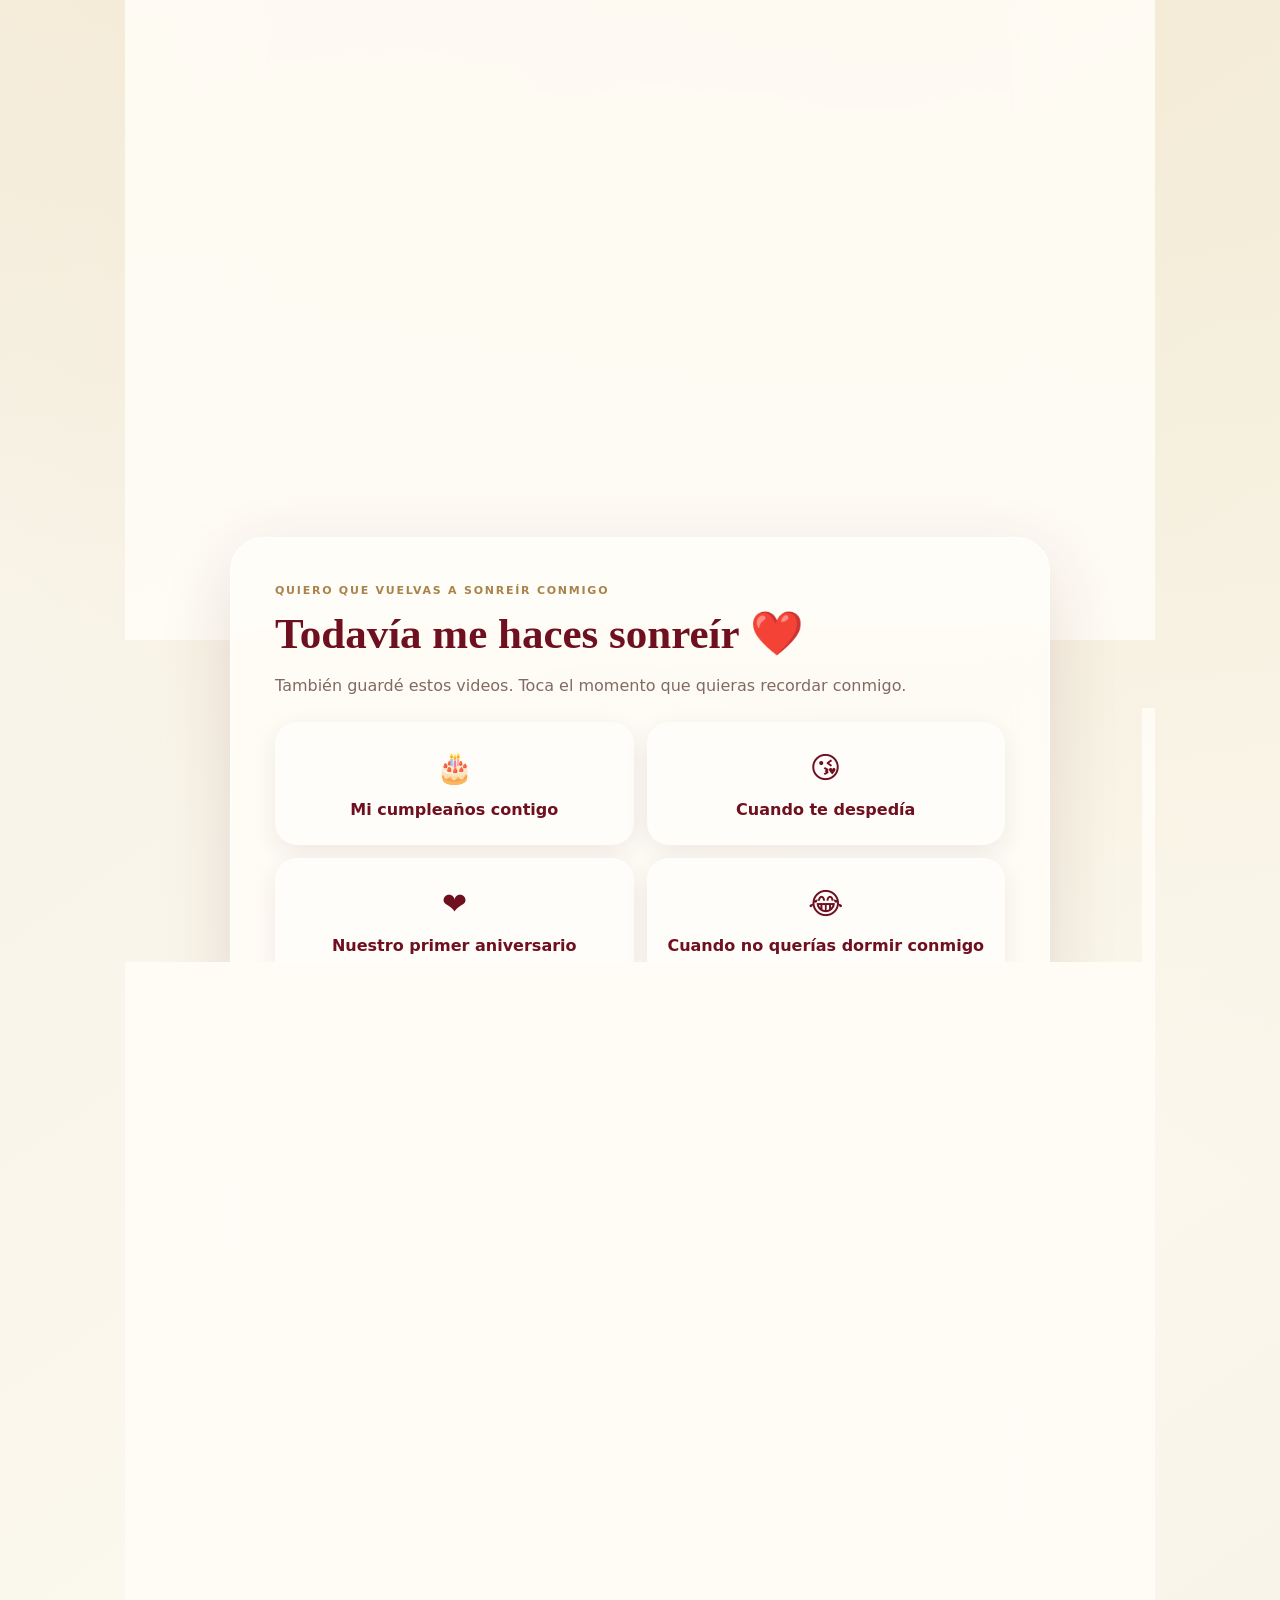
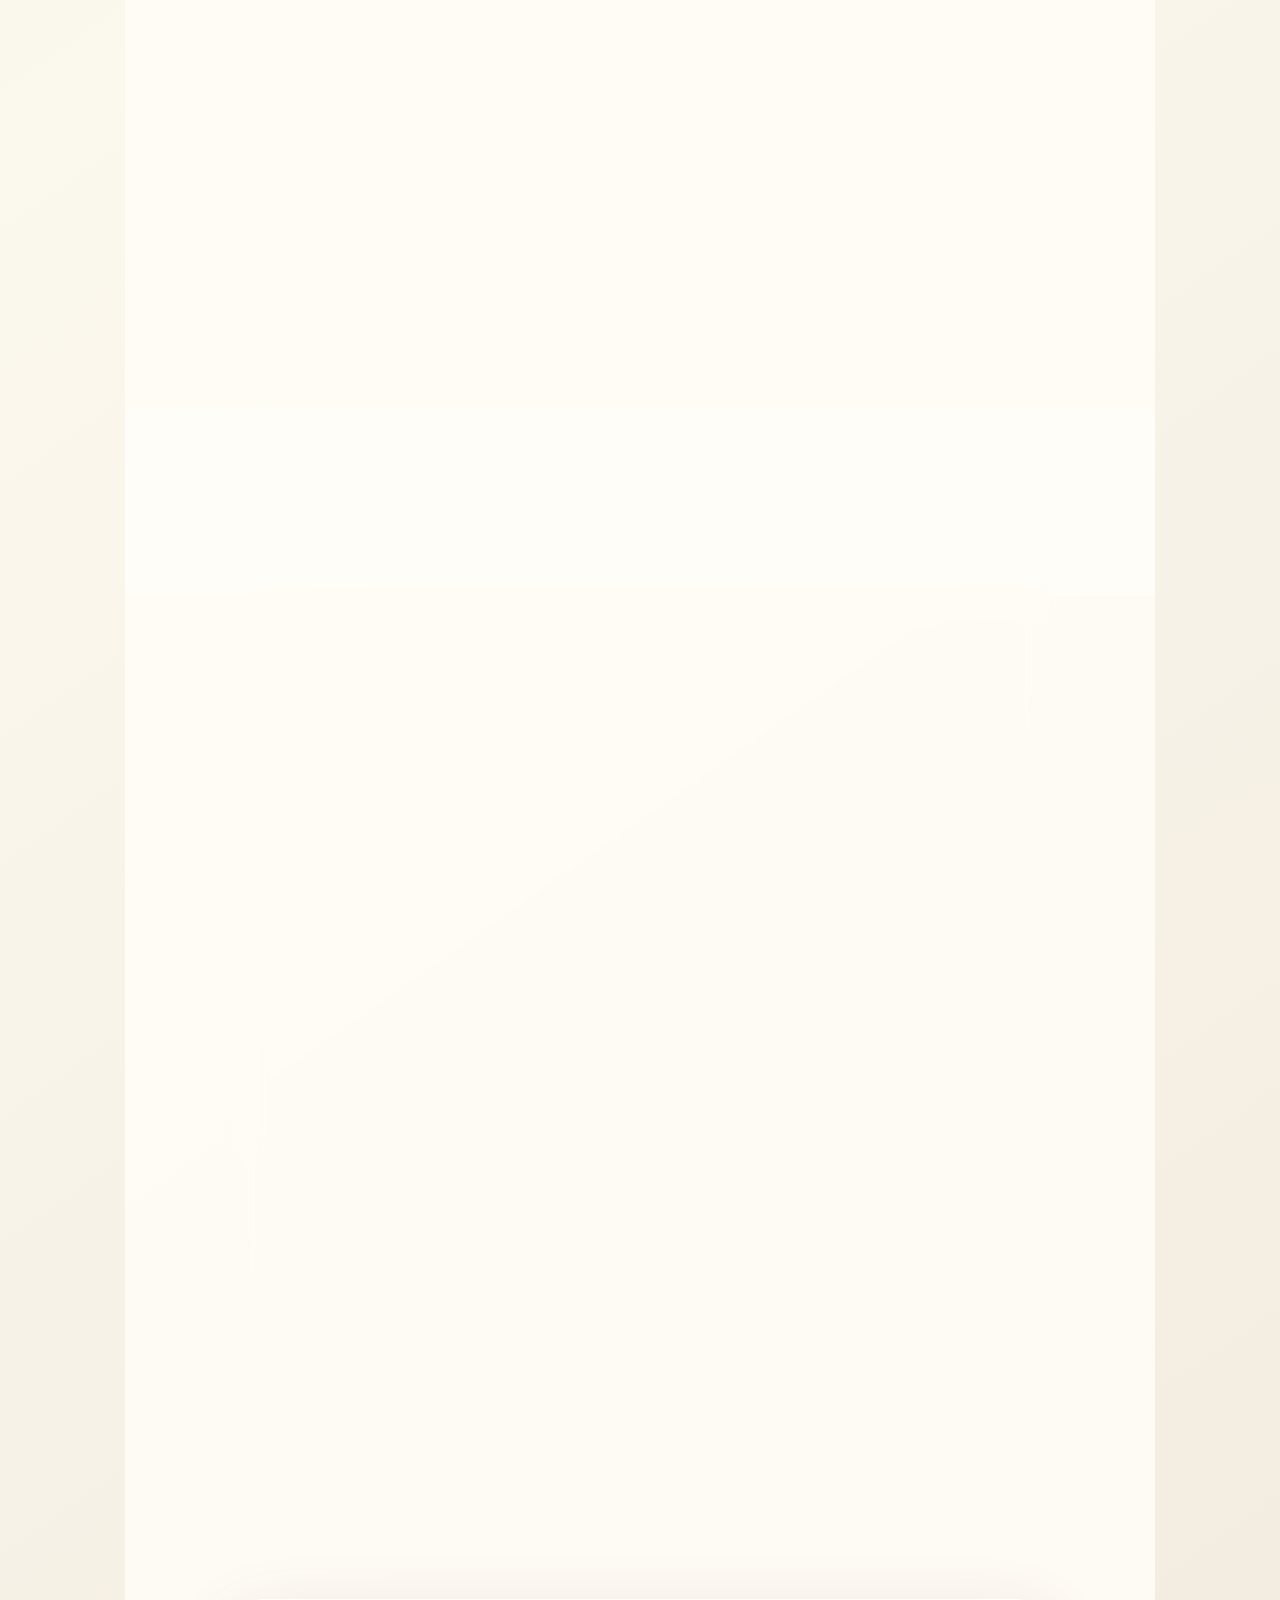
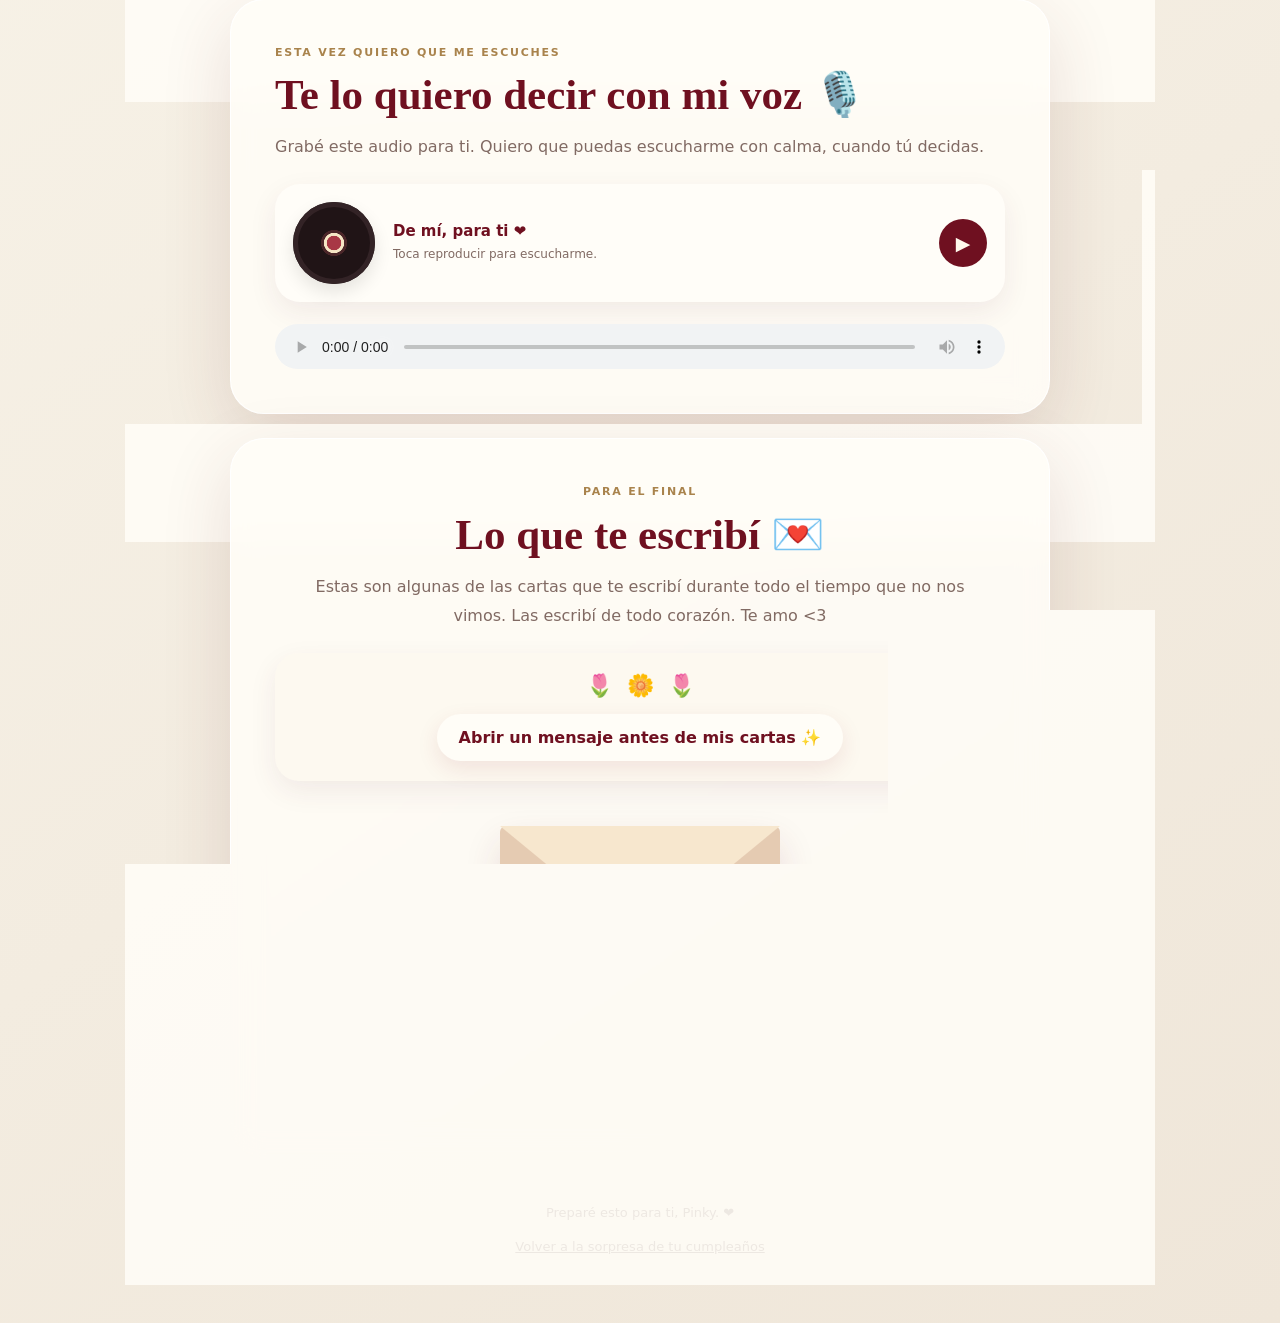
==== commit e117076e: "Actualizar versiones de recursos para celulares sin cache anterior" ====
--- a/aniversario.html
+++ b/aniversario.html
@@ -7,8 +7,8 @@
 <meta name="robots" content="noindex,nofollow">
 <meta name="description" content="Pinky, preparé esto para recordar contigo todo lo que vivimos.">
 <title>Feliz aniversario, Pinky ❤️</title>
-<link rel="stylesheet" href="./assets/aniversario-experiencia.css?v=20261107-7">
-<script src="./assets/aniversario-experiencia.js?v=20261107-8" defer></script>
+<link rel="stylesheet" href="./assets/aniversario-experiencia.css?v=20261107-8">
+<script src="./assets/aniversario-experiencia.js?v=20261107-9" defer></script>
 </head>
 <body>
 <div class="floaters" id="floaters" aria-hidden="true"></div>
--- a/assets/aniversario-experiencia.css
+++ b/assets/aniversario-experiencia.css
@@ -48,3 +48,5 @@
 .championship-video video{width:100%;display:block;margin:0 auto}
 @media(max-width:520px){.drawing-panel .drawing-note-card > .btn,.letters-panel .note-card > .btn,
 .drawing-panel .gift-message > .btn{width:100%;max-width:100%;padding-inline:15px;line-height:1.4}}
+/* Enlace de respaldo: abre el MP4 en el reproductor nativo del telefono */
+.media-open-direct{display:block;width:max-content;max-width:100%;margin:12px auto 2px;color:var(--u-maroon);font-size:13px;font-weight:700;line-height:1.5;text-align:center;text-decoration:underline;text-underline-offset:3px;padding:9px}
